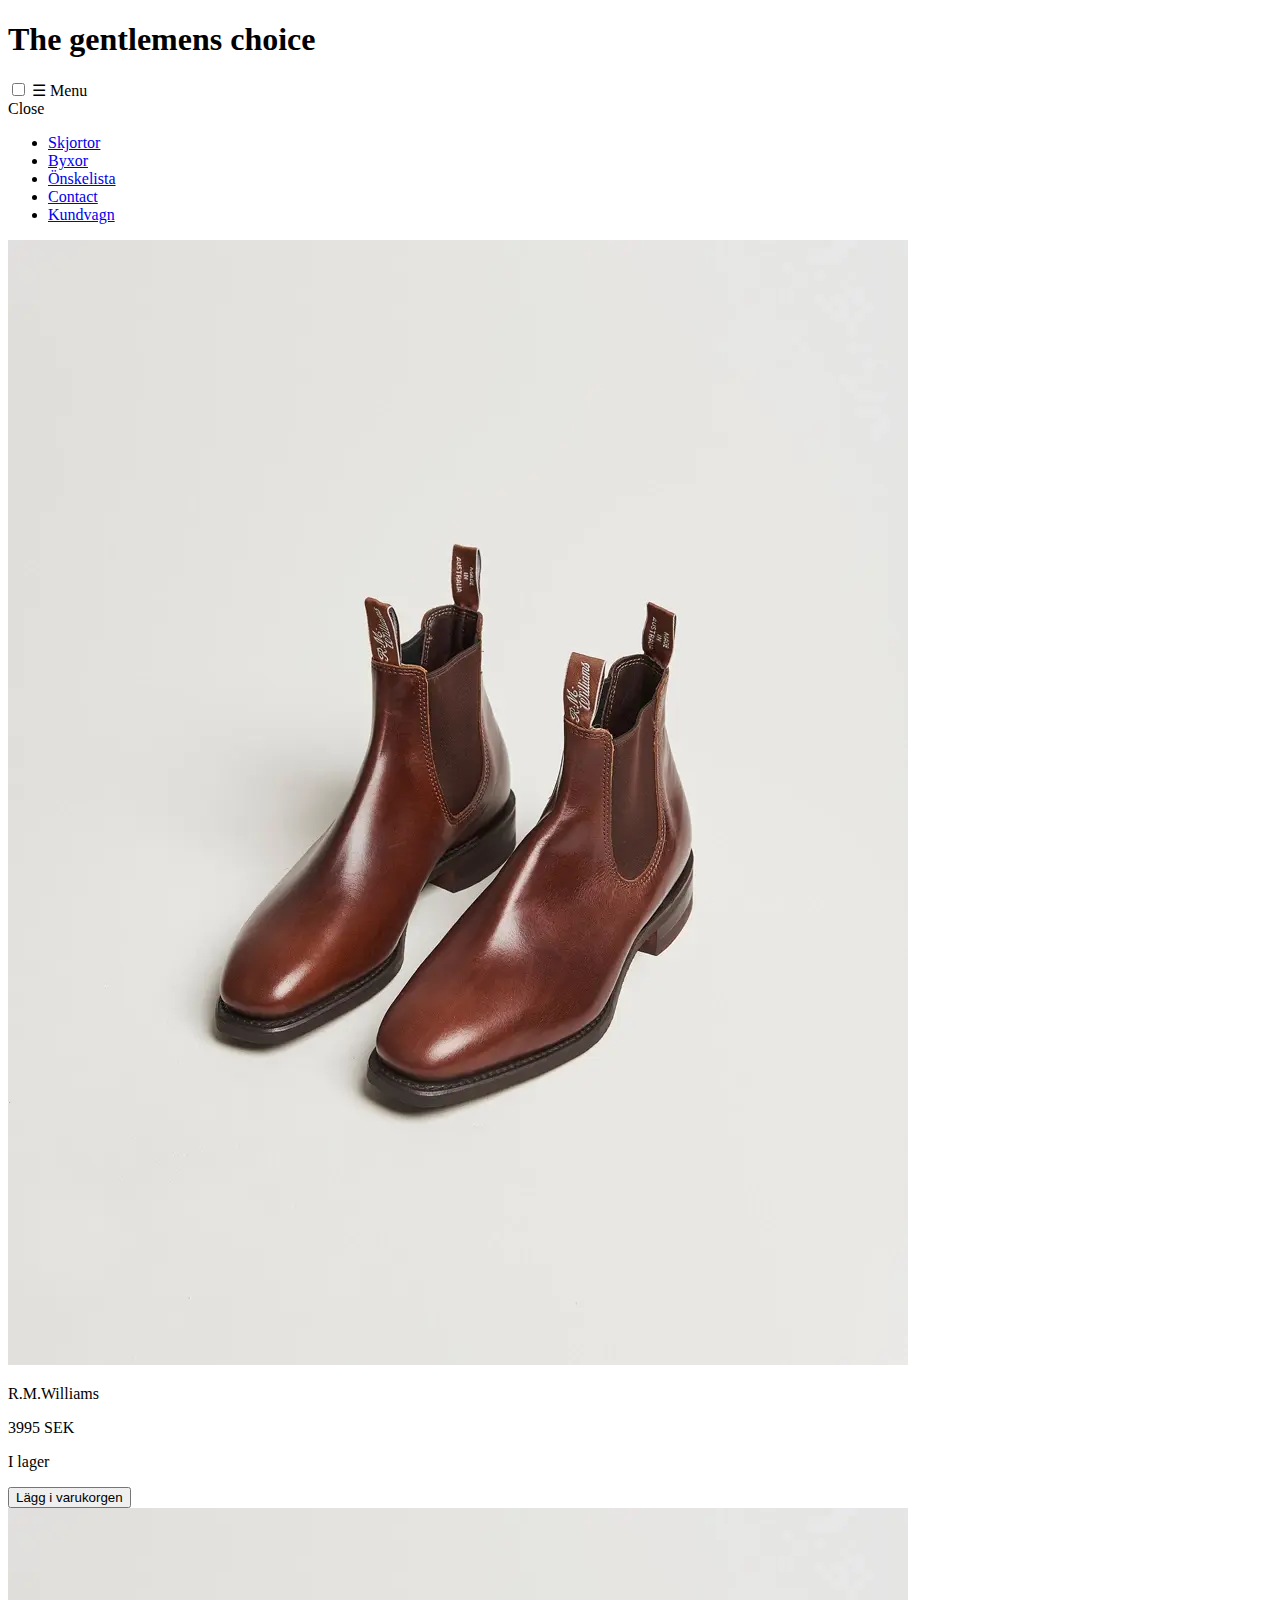
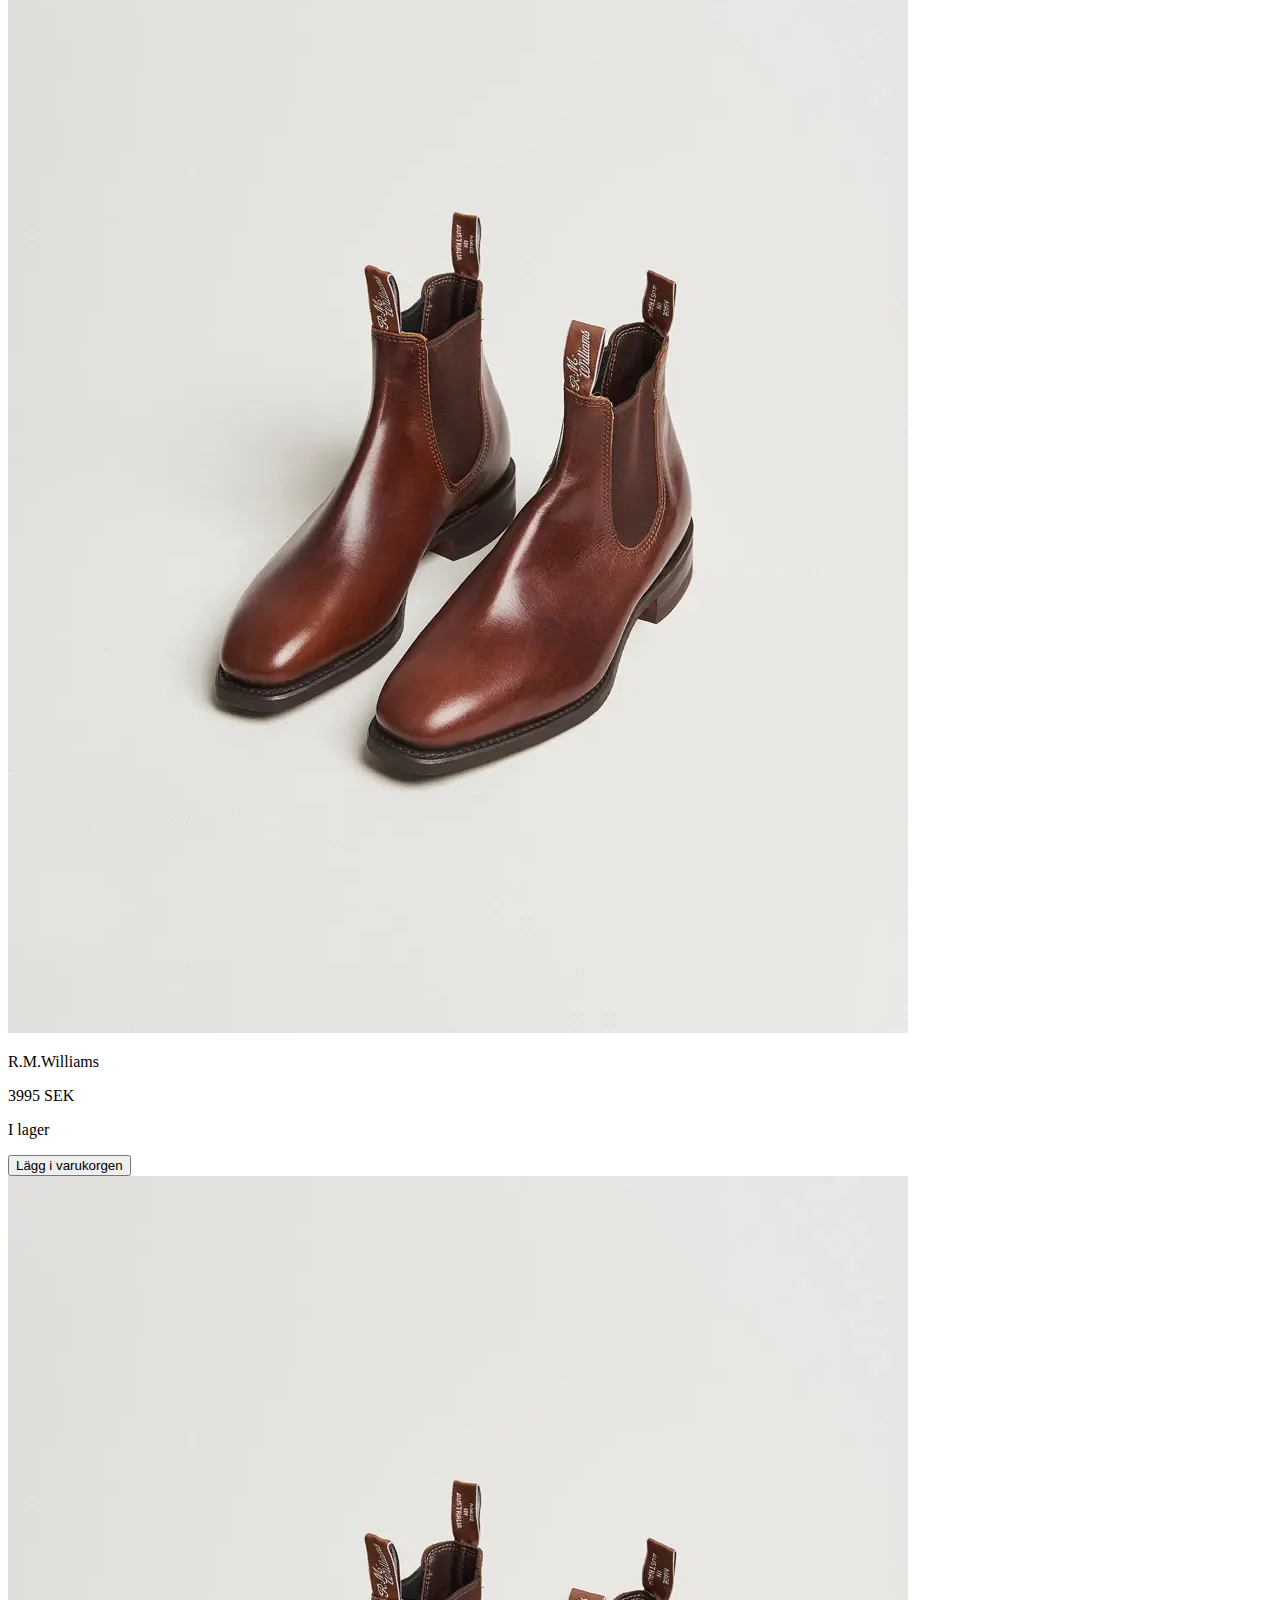
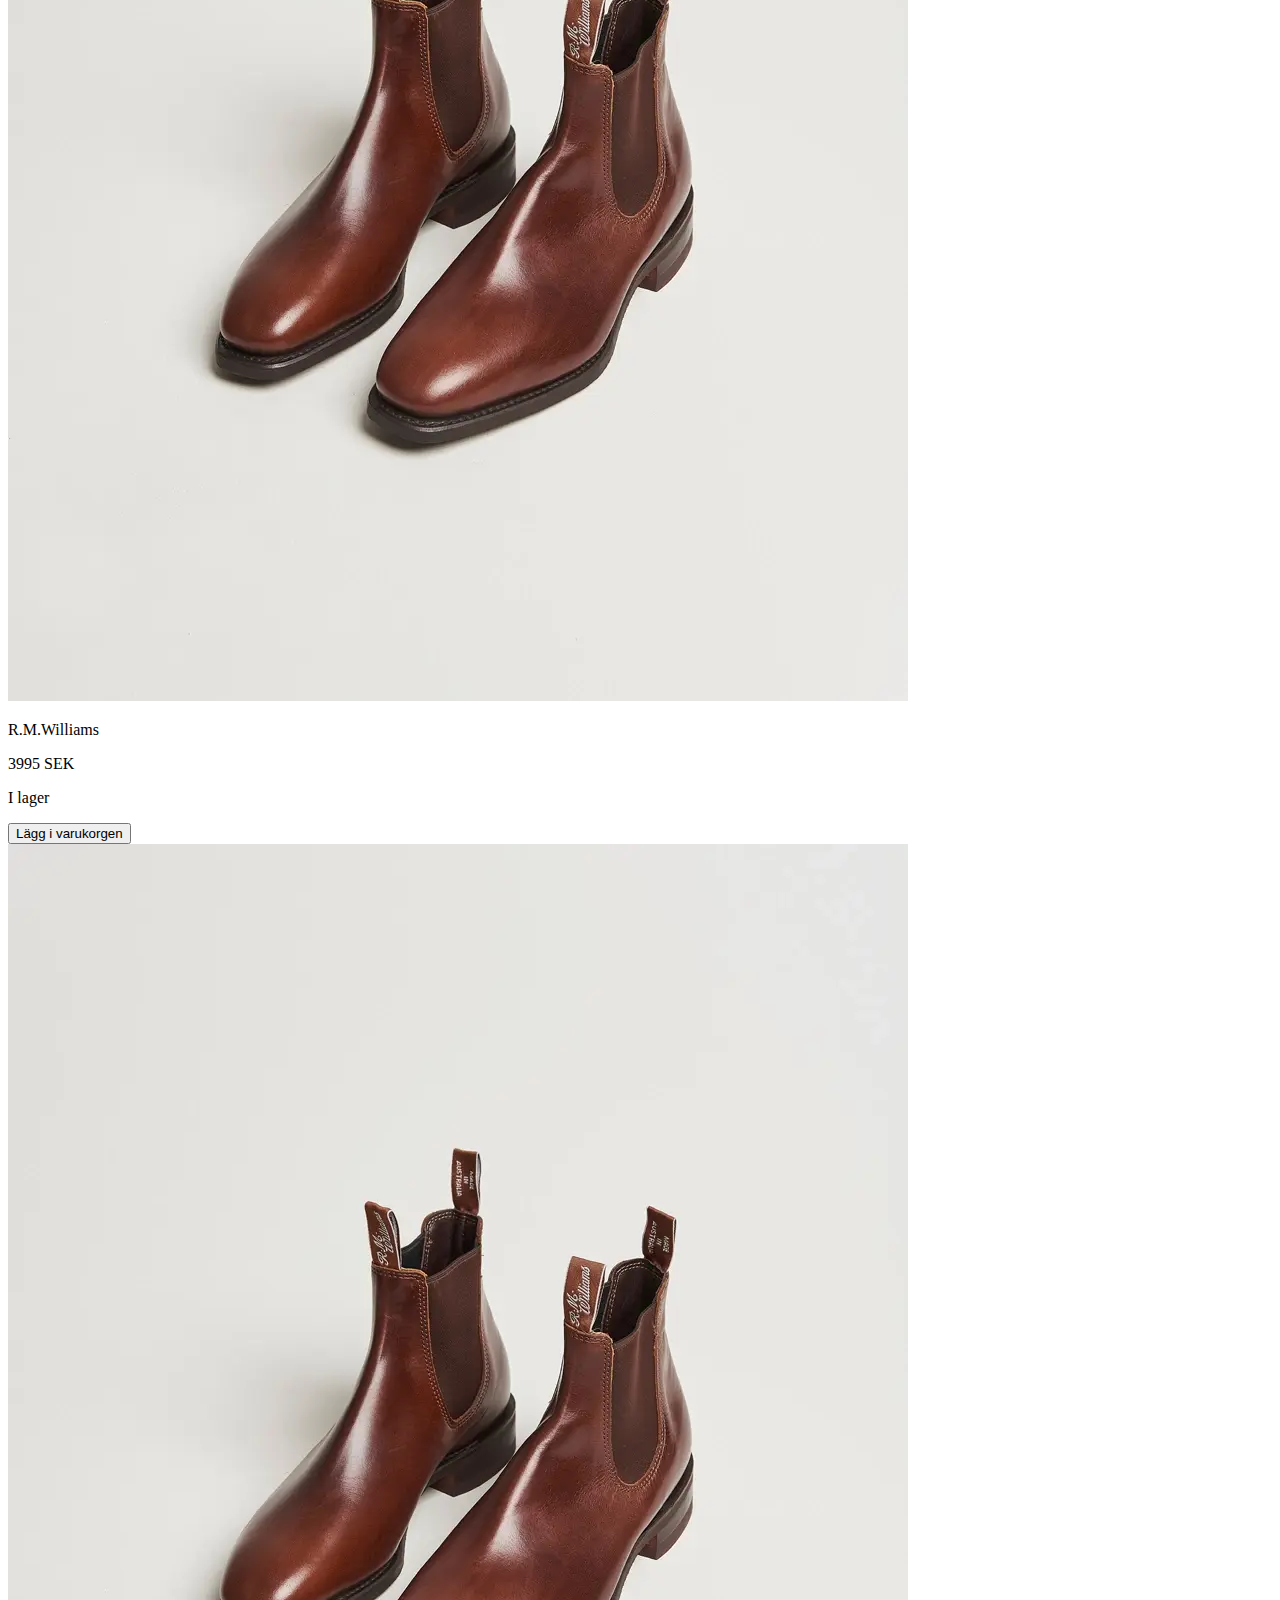
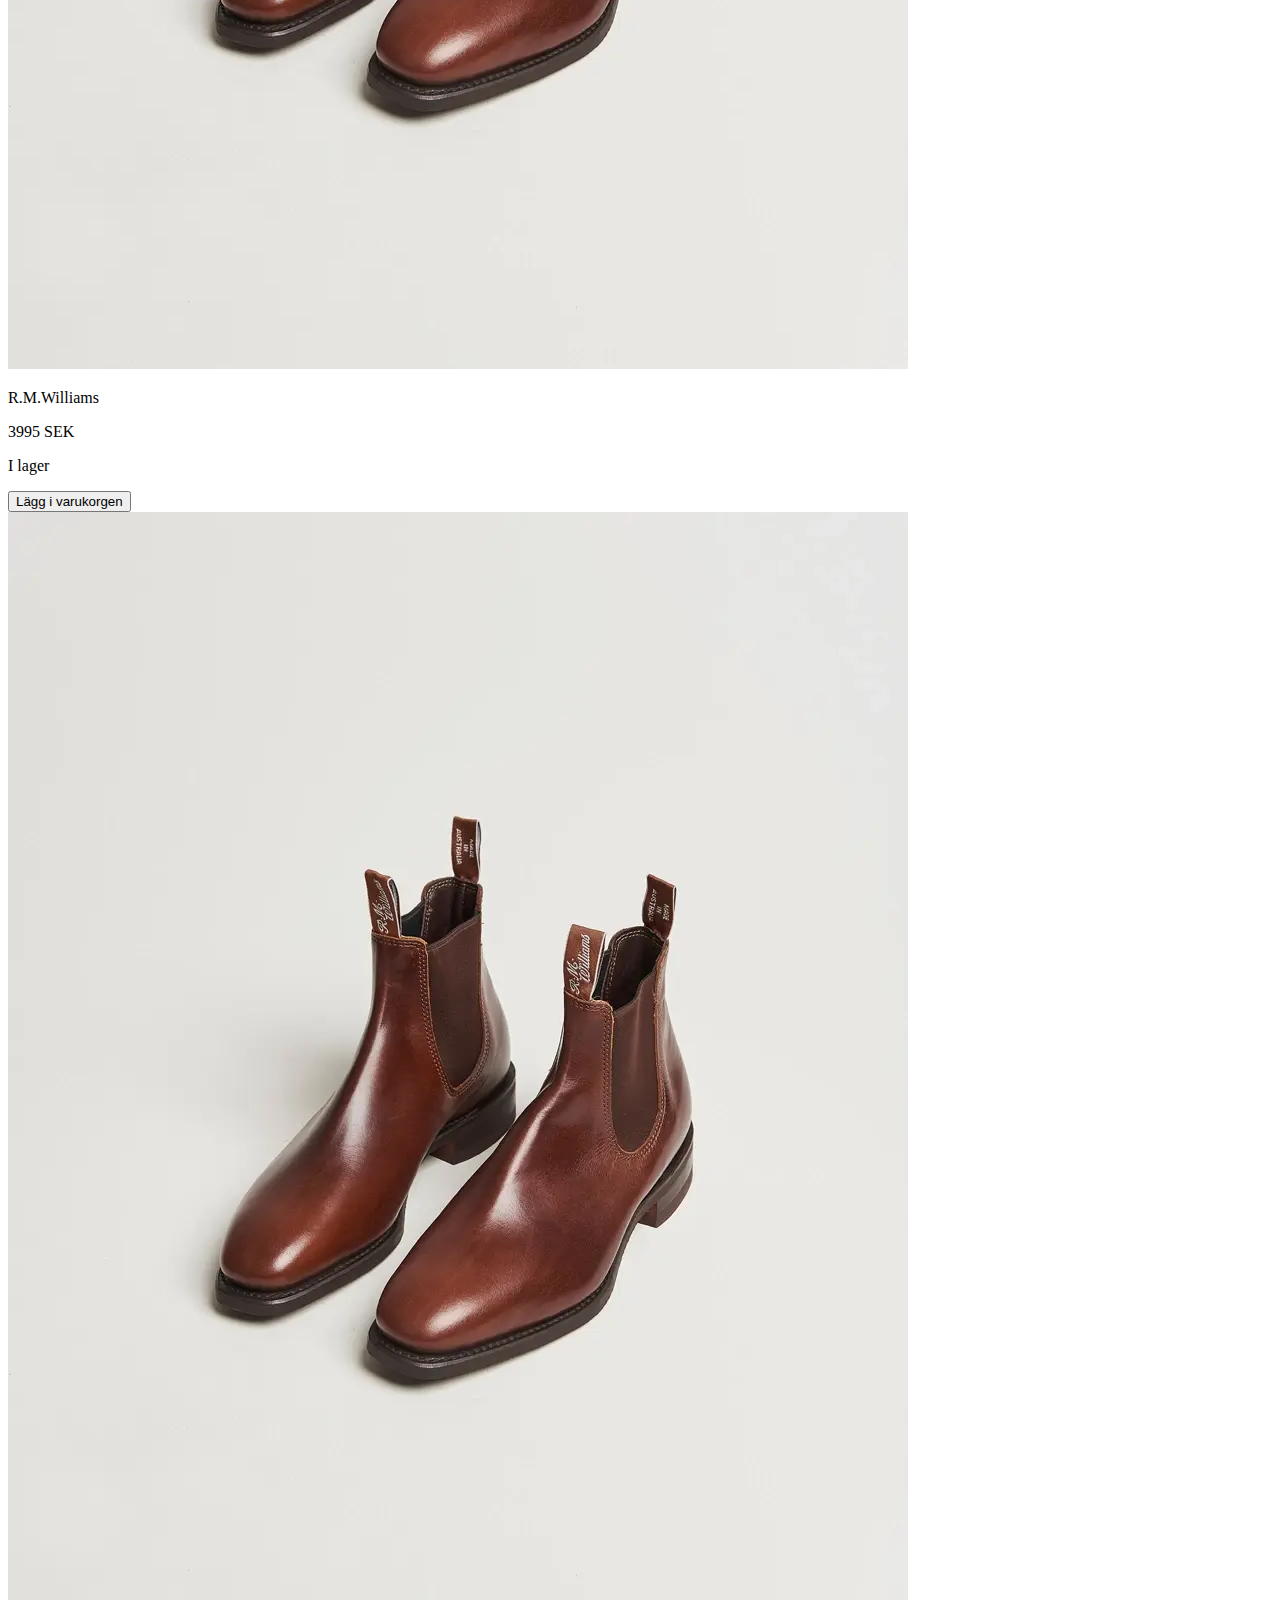
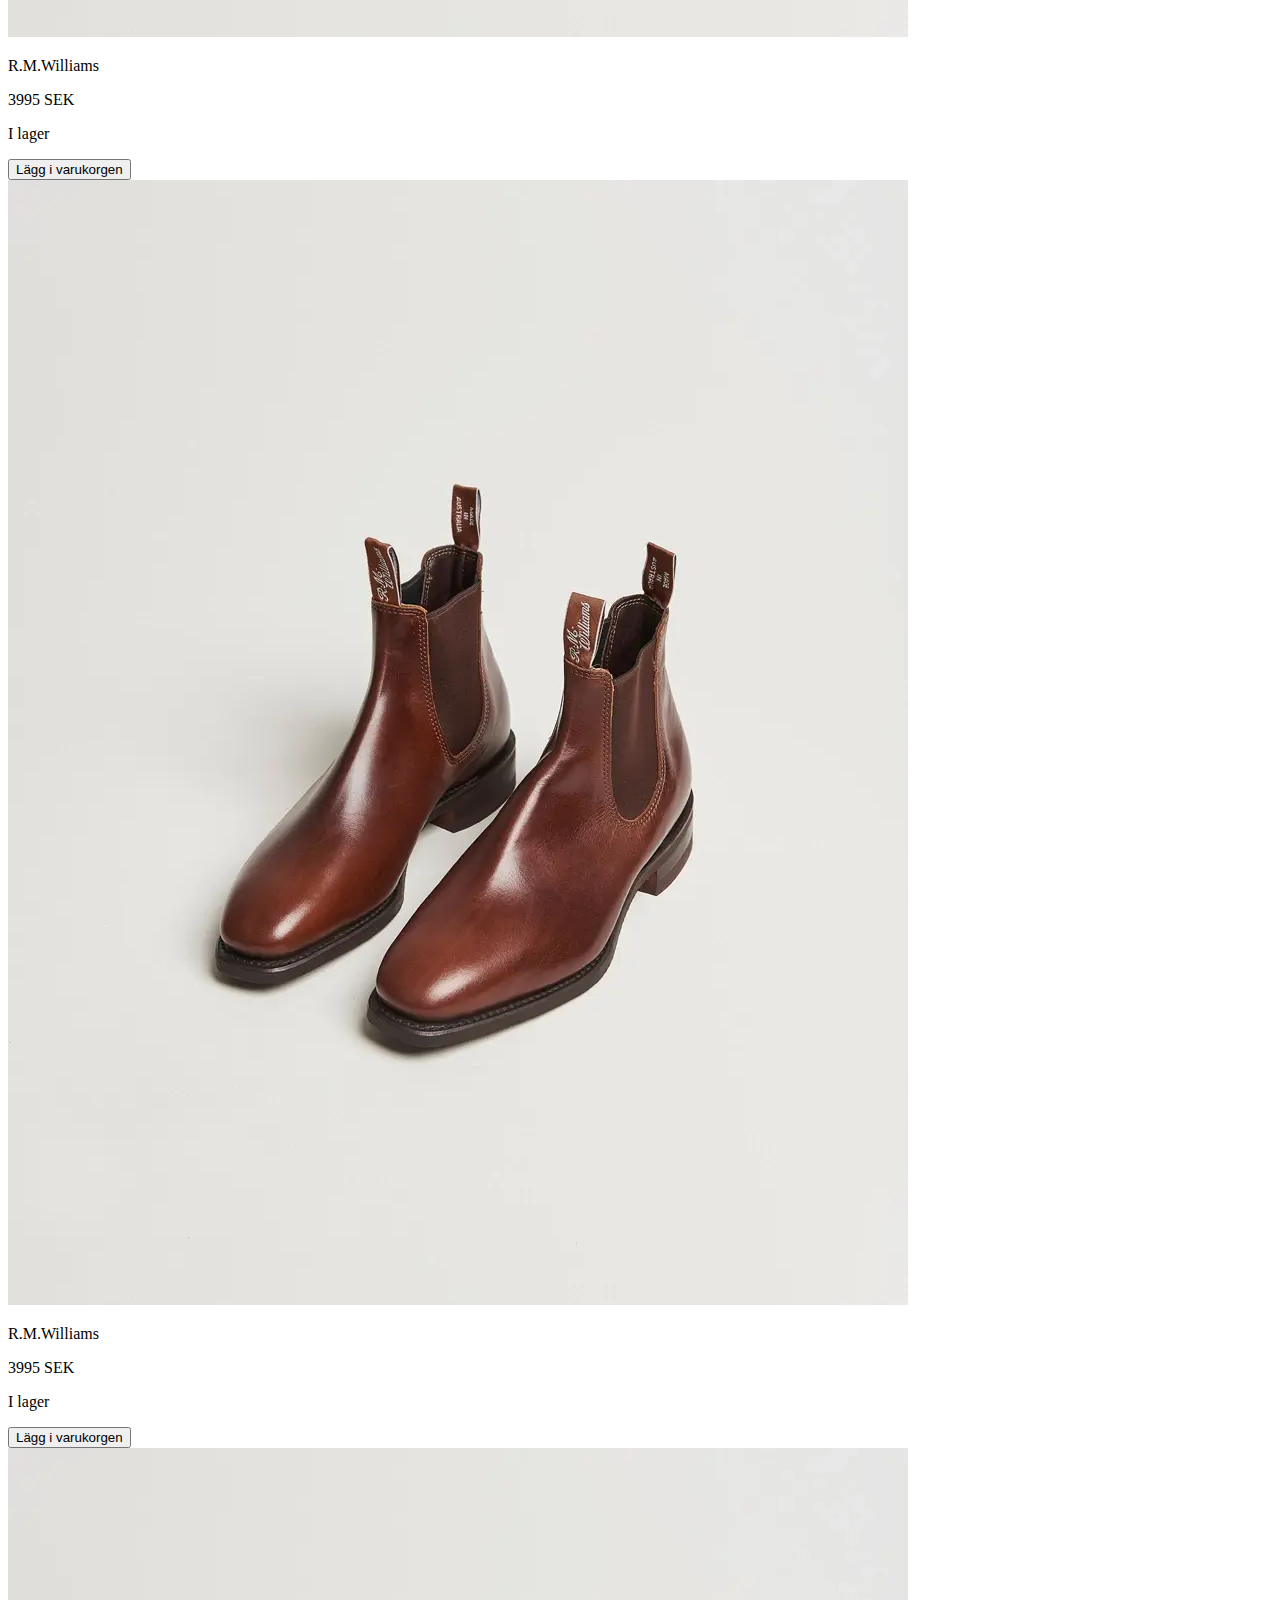
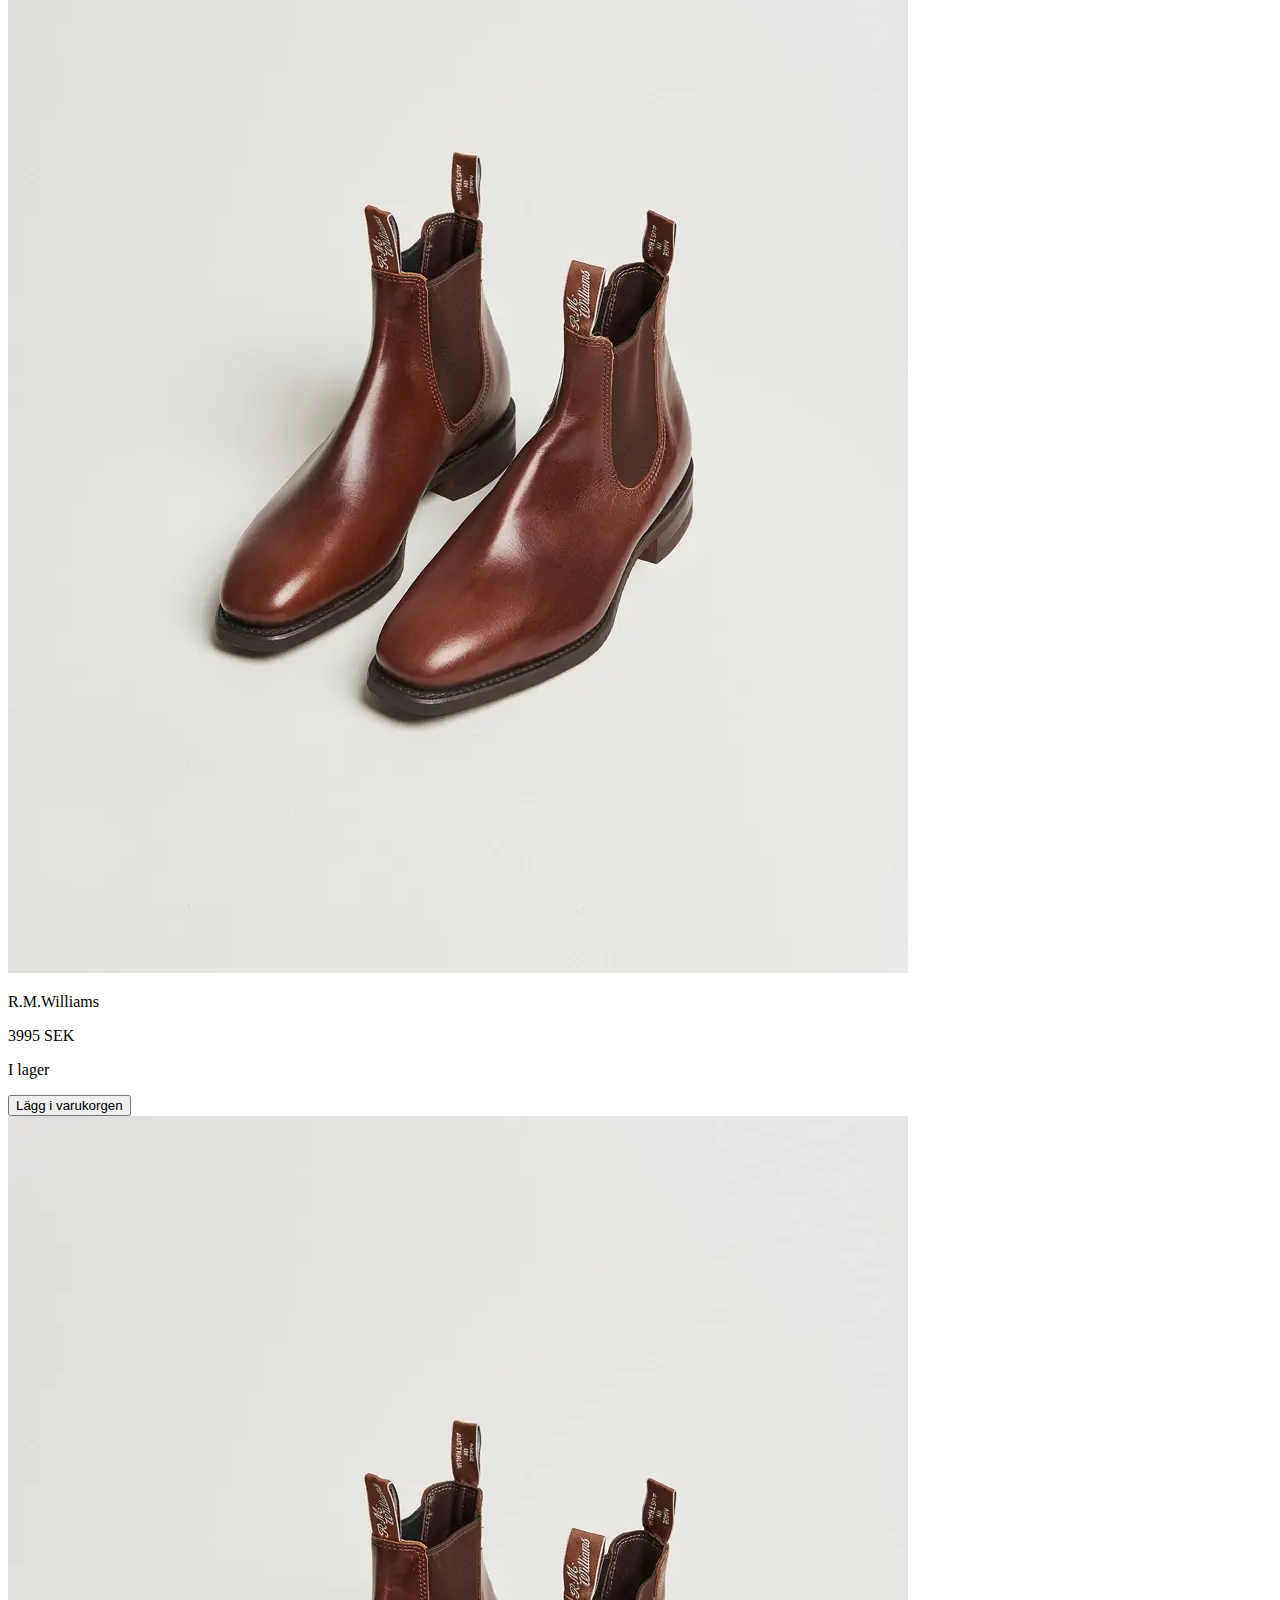
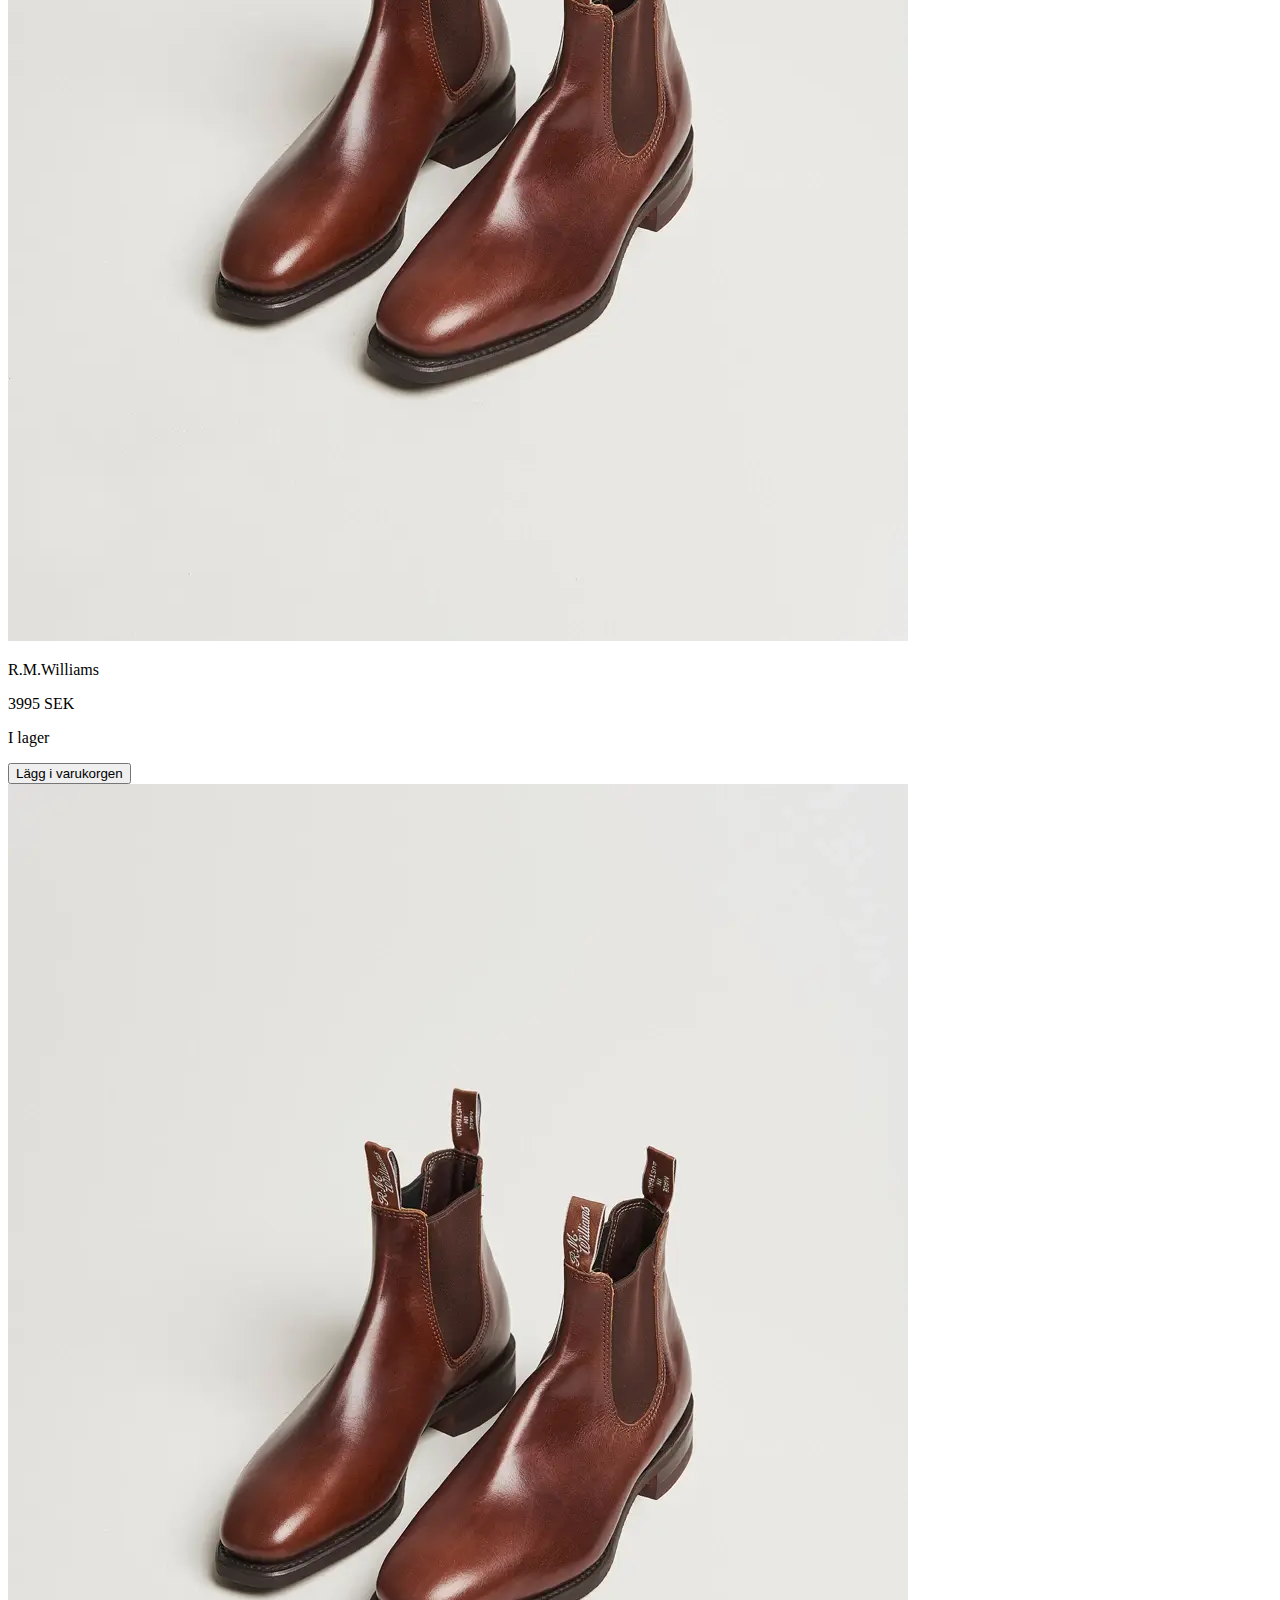
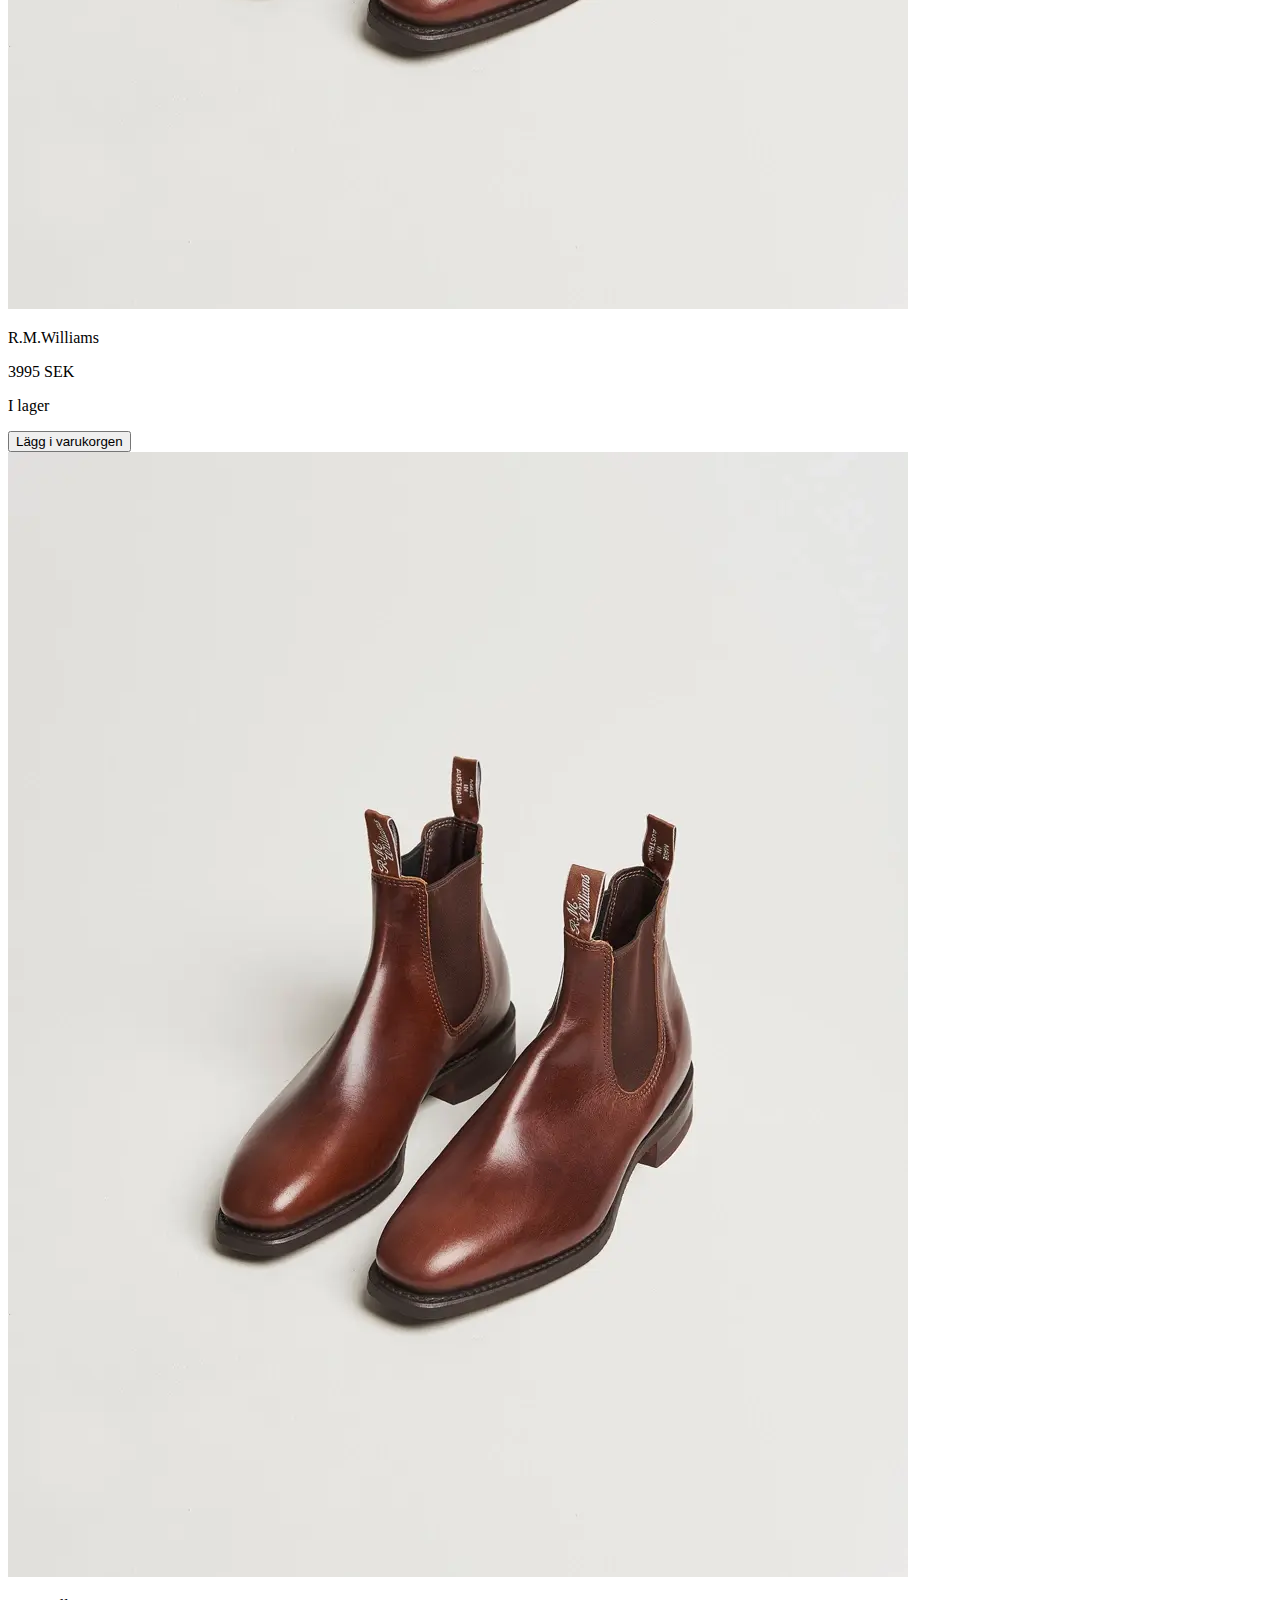
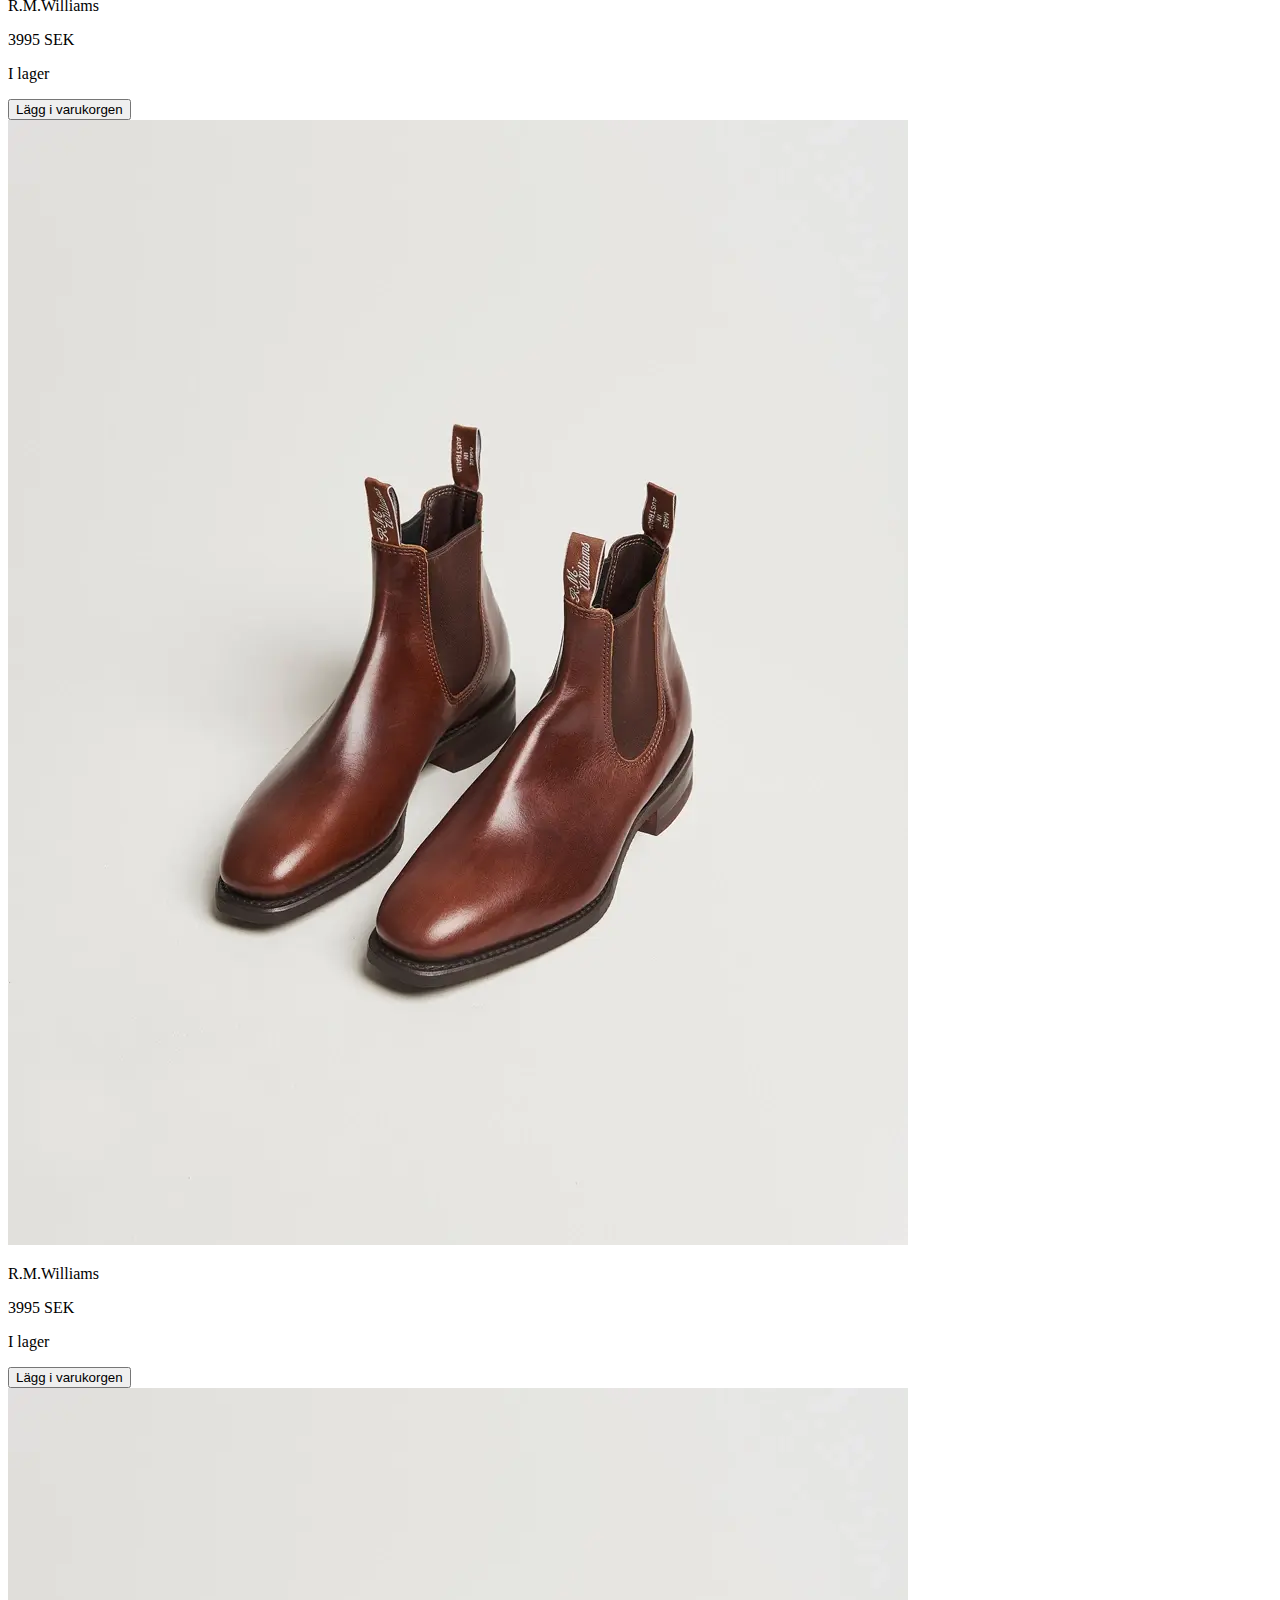
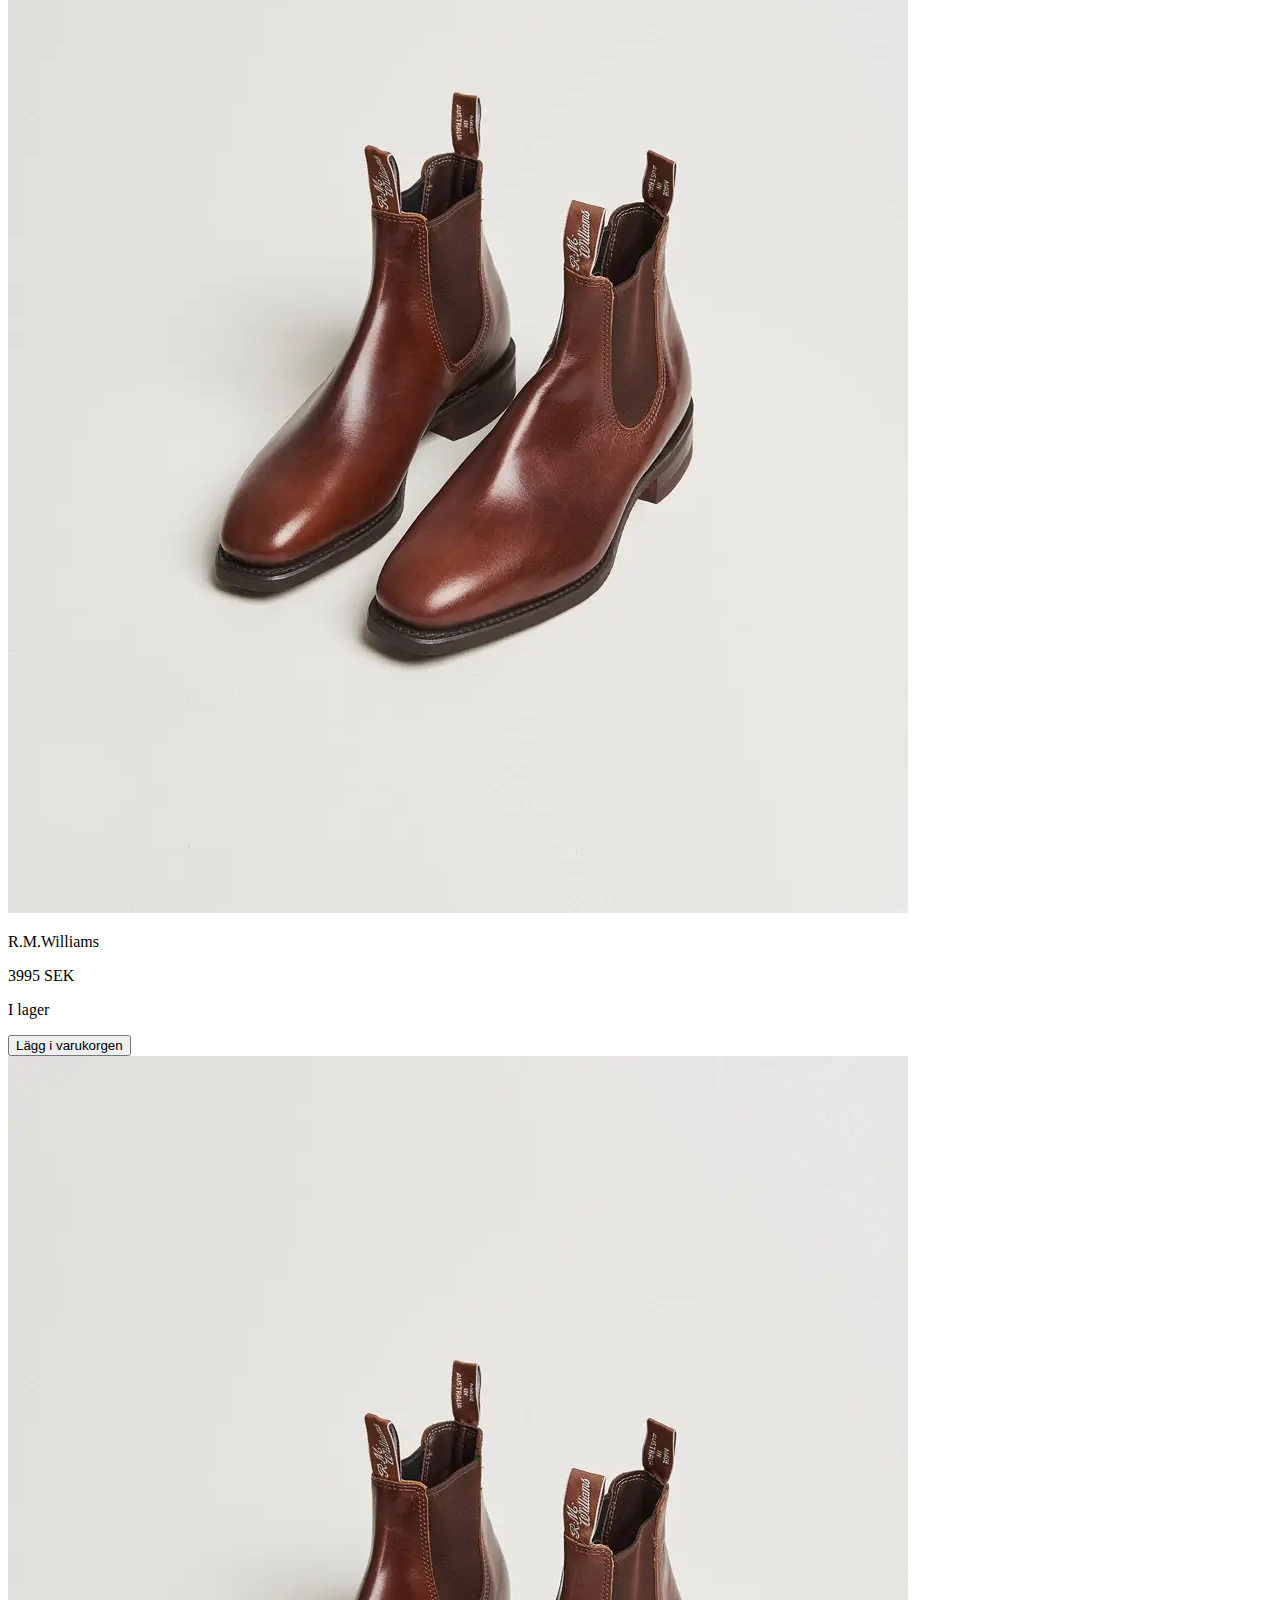
==== html/index.html @ a7a4caef "lade till id="pants" på byxsektionen" ====
<!DOCTYPE html>
<html lang="sv">
  <head>
    <meta charset="UTF-8" />
    <meta name="viewport" content="width=device-width, initial-scale=1.0" />
    <title>The gentlemans choice</title>
    <link rel="stylesheet" href="../css/styles.css" />
  </head>
  <body>
    <header>
      <h1>The gentlemens choice</h1>
      <input type="checkbox" id="menuToggle" />
      <label for="menuToggle">☰ Menu</label>
      <nav>
        <label for="menuToggle">Close</label>
        <ul>
          <li><a href="#">Skjortor</a></li>
          <li><a href="#">Byxor</a></li>
          <li><a href="#">Önskelista</a></li>
          <li><a href="#">Contact</a></li>
          <li><a href="#">Kundvagn</a></li>
        </ul>
      </nav>
    </header>

    <main>
      <!-- kod för alla sektioner -->
      <section class="skjortor">
        <!-- Oscar, Elias och Robin   -->

        <div class="product-card">
          <!-- kod -->
          <img src="../res/shoes_placeholder.webp" alt="placeholder" />
          <p class="brand">R.M.Williams</p>
          <p class="price">3995 SEK</p>

          <div class="inStock-container">
            <div class="inStock-status inStock-status-green"></div>
            <p class="product-inStock">I lager</p>
          </div>
          <!-- <p class="campanj">Rabatt 20 %</p>
          <p class="desc">Det här är en sko tillverkad av barnarbetare i Venuzuela</p> -->
          <button class="addToCart-btn">Lägg i varukorgen</button>
        </div>

        <div class="product-card">
          <!-- kod -->
          <img src="../res/shoes_placeholder.webp" alt="placeholder" />
          <p class="brand">R.M.Williams</p>
          <p class="price">3995 SEK</p>

          <div class="inStock-container">
            <div class="inStock-status inStock-status-green"></div>
            <p class="product-inStock">I lager</p>
          </div>
          <!-- <p class="campanj">Rabatt 20 %</p>
          <p class="desc">Det här är en sko tillverkad av barnarbetare i Venuzuela</p> -->
          <button class="addToCart-btn">Lägg i varukorgen</button>
        </div>

        <div class="product-card">
          <!-- kod -->
          <img src="../res/shoes_placeholder.webp" alt="placeholder" />
          <p class="brand">R.M.Williams</p>
          <p class="price">3995 SEK</p>

          <div class="inStock-container">
            <div class="inStock-status inStock-status-green"></div>
            <p class="product-inStock">I lager</p>
          </div>
          <!-- <p class="campanj">Rabatt 20 %</p>
          <p class="desc">Det här är en sko tillverkad av barnarbetare i Venuzuela</p> -->
          <button class="addToCart-btn">Lägg i varukorgen</button>
        </div>

        <div class="product-card">
          <!-- kod -->
          <img src="../res/shoes_placeholder.webp" alt="placeholder" />
          <p class="brand">R.M.Williams</p>
          <p class="price">3995 SEK</p>

          <div class="inStock-container">
            <div class="inStock-status inStock-status-green"></div>
            <p class="product-inStock">I lager</p>
          </div>
          <!-- <p class="campanj">Rabatt 20 %</p>
          <p class="desc">Det här är en sko tillverkad av barnarbetare i Venuzuela</p> -->
          <button class="addToCart-btn">Lägg i varukorgen</button>
        </div>

        <div class="product-card">
          <!-- kod -->
          <img src="../res/shoes_placeholder.webp" alt="placeholder" />
          <p class="brand">R.M.Williams</p>
          <p class="price">3995 SEK</p>

          <div class="inStock-container">
            <div class="inStock-status inStock-status-green"></div>
            <p class="product-inStock">I lager</p>
          </div>
          <!-- <p class="campanj">Rabatt 20 %</p>
          <p class="desc">Det här är en sko tillverkad av barnarbetare i Venuzuela</p> -->
          <button class="addToCart-btn">Lägg i varukorgen</button>
        </div>

        <div class="product-card">
          <!-- kod -->
          <img src="../res/shoes_placeholder.webp" alt="placeholder" />
          <p class="brand">R.M.Williams</p>
          <p class="price">3995 SEK</p>

          <div class="inStock-container">
            <div class="inStock-status inStock-status-green"></div>
            <p class="product-inStock">I lager</p>
          </div>
          <!-- <p class="campanj">Rabatt 20 %</p>
          <p class="desc">Det här är en sko tillverkad av barnarbetare i Venuzuela</p> -->
          <button class="addToCart-btn">Lägg i varukorgen</button>
        </div>

        <div class="product-card">
          <!-- kod -->
          <img src="../res/shoes_placeholder.webp" alt="placeholder" />
          <p class="brand">R.M.Williams</p>
          <p class="price">3995 SEK</p>

          <div class="inStock-container">
            <div class="inStock-status inStock-status-green"></div>
            <p class="product-inStock">I lager</p>
          </div>
          <!-- <p class="campanj">Rabatt 20 %</p>
          <p class="desc">Det här är en sko tillverkad av barnarbetare i Venuzuela</p> -->
          <button class="addToCart-btn">Lägg i varukorgen</button>
        </div>

        <div class="product-card">
          <!-- kod -->
          <img src="../res/shoes_placeholder.webp" alt="placeholder" />
          <p class="brand">R.M.Williams</p>
          <p class="price">3995 SEK</p>

          <div class="inStock-container">
            <div class="inStock-status inStock-status-green"></div>
            <p class="product-inStock">I lager</p>
          </div>
          <!-- <p class="campanj">Rabatt 20 %</p>
          <p class="desc">Det här är en sko tillverkad av barnarbetare i Venuzuela</p> -->
          <button class="addToCart-btn">Lägg i varukorgen</button>
        </div>

        <div class="product-card">
          <!-- kod -->
          <img src="../res/shoes_placeholder.webp" alt="placeholder" />
          <p class="brand">R.M.Williams</p>
          <p class="price">3995 SEK</p>

          <div class="inStock-container">
            <div class="inStock-status inStock-status-green"></div>
            <p class="product-inStock">I lager</p>
          </div>
          <!-- <p class="campanj">Rabatt 20 %</p>
          <p class="desc">Det här är en sko tillverkad av barnarbetare i Venuzuela</p> -->
          <button class="addToCart-btn">Lägg i varukorgen</button>
        </div>

        <div class="product-card">
          <!-- kod -->
          <img src="../res/shoes_placeholder.webp" alt="placeholder" />
          <p class="brand">R.M.Williams</p>
          <p class="price">3995 SEK</p>

          <div class="inStock-container">
            <div class="inStock-status inStock-status-green"></div>
            <p class="product-inStock">I lager</p>
          </div>
          <!-- <p class="campanj">Rabatt 20 %</p>
          <p class="desc">Det här är en sko tillverkad av barnarbetare i Venuzuela</p> -->
          <button class="addToCart-btn">Lägg i varukorgen</button>
        </div>

        <div class="product-card">
          <!-- kod -->
          <img src="../res/shoes_placeholder.webp" alt="placeholder" />
          <p class="brand">R.M.Williams</p>
          <p class="price">3995 SEK</p>

          <div class="inStock-container">
            <div class="inStock-status inStock-status-green"></div>
            <p class="product-inStock">I lager</p>
          </div>
          <!-- <p class="campanj">Rabatt 20 %</p>
          <p class="desc">Det här är en sko tillverkad av barnarbetare i Venuzuela</p> -->
          <button class="addToCart-btn">Lägg i varukorgen</button>
        </div>

        <div class="product-card">
          <!-- kod -->
          <img src="../res/shoes_placeholder.webp" alt="placeholder" />
          <p class="brand">R.M.Williams</p>
          <p class="price">3995 SEK</p>

          <div class="inStock-container">
            <div class="inStock-status inStock-status-green"></div>
            <p class="product-inStock">I lager</p>
          </div>
          <!-- <p class="campanj">Rabatt 20 %</p>
          <p class="desc">Det här är en sko tillverkad av barnarbetare i Venuzuela</p> -->
          <button class="addToCart-btn">Lägg i varukorgen</button>
        </div>

        <div class="product-card">
          <!-- kod -->
          <img src="../res/shoes_placeholder.webp" alt="placeholder" />
          <p class="brand">R.M.Williams</p>
          <p class="price">3995 SEK</p>

          <div class="inStock-container">
            <div class="inStock-status inStock-status-green"></div>
            <p class="product-inStock">I lager</p>
          </div>
          <!-- <p class="campanj">Rabatt 20 %</p>
          <p class="desc">Det här är en sko tillverkad av barnarbetare i Venuzuela</p> -->
          <button class="addToCart-btn">Lägg i varukorgen</button>
        </div>

        <div class="product-card">
          <!-- kod -->
          <img src="../res/shoes_placeholder.webp" alt="placeholder" />
          <p class="brand">R.M.Williams</p>
          <p class="price">3995 SEK</p>

          <div class="inStock-container">
            <div class="inStock-status inStock-status-green"></div>
            <p class="product-inStock">I lager</p>
          </div>
          <!-- <p class="campanj">Rabatt 20 %</p>
          <p class="desc">Det här är en sko tillverkad av barnarbetare i Venuzuela</p> -->
          <button class="addToCart-btn">Lägg i varukorgen</button>
        </div>

        <div class="product-card">
          <!-- kod -->
          <img src="../res/shoes_placeholder.webp" alt="placeholder" />
          <p class="brand">R.M.Williams</p>
          <p class="price">3995 SEK</p>

          <div class="inStock-container">
            <div class="inStock-status inStock-status-green"></div>
            <p class="product-inStock">I lager</p>
          </div>
          <!-- <p class="campanj">Rabatt 20 %</p>
          <p class="desc">Det här är en sko tillverkad av barnarbetare i Venuzuela</p> -->
          <button class="addToCart-btn">Lägg i varukorgen</button>
        </div>

        <div class="product-card">
          <!-- kod -->
          <img src="../res/shoes_placeholder.webp" alt="placeholder" />
          <p class="brand">R.M.Williams</p>
          <p class="price">3995 SEK</p>

          <div class="inStock-container">
            <div class="inStock-status inStock-status-green"></div>
            <p class="product-inStock">I lager</p>
          </div>
          <!-- <p class="campanj">Rabatt 20 %</p>
          <p class="desc">Det här är en sko tillverkad av barnarbetare i Venuzuela</p> -->
          <button class="addToCart-btn">Lägg i varukorgen</button>
        </div>

        <div class="product-card">
          <!-- kod -->
          <img src="../res/shoes_placeholder.webp" alt="placeholder" />
          <p class="brand">R.M.Williams</p>
          <p class="price">3995 SEK</p>

          <div class="inStock-container">
            <div class="inStock-status inStock-status-green"></div>
            <p class="product-inStock">I lager</p>
          </div>
          <!-- <p class="campanj">Rabatt 20 %</p>
          <p class="desc">Det här är en sko tillverkad av barnarbetare i Venuzuela</p> -->
          <button class="addToCart-btn">Lägg i varukorgen</button>
        </div>

        <div class="product-card">
          <!-- kod -->
          <img src="../res/shoes_placeholder.webp" alt="placeholder" />
          <p class="brand">R.M.Williams</p>
          <p class="price">3995 SEK</p>

          <div class="inStock-container">
            <div class="inStock-status inStock-status-green"></div>
            <p class="product-inStock">I lager</p>
          </div>
          <!-- <p class="campanj">Rabatt 20 %</p>
          <p class="desc">Det här är en sko tillverkad av barnarbetare i Venuzuela</p> -->
          <button class="addToCart-btn">Lägg i varukorgen</button>
        </div>

        <div class="product-card">
          <!-- kod -->
          <img src="../res/shoes_placeholder.webp" alt="placeholder" />
          <p class="brand">R.M.Williams</p>
          <p class="price">3995 SEK</p>

          <div class="inStock-container">
            <div class="inStock-status inStock-status-green"></div>
            <p class="product-inStock">I lager</p>
          </div>
          <!-- <p class="campanj">Rabatt 20 %</p>
          <p class="desc">Det här är en sko tillverkad av barnarbetare i Venuzuela</p> -->
          <button class="addToCart-btn">Lägg i varukorgen</button>
        </div>

        <div class="product-card">
          <!-- kod -->
          <img src="../res/shoes_placeholder.webp" alt="placeholder" />
          <p class="brand">R.M.Williams</p>
          <p class="price">3995 SEK</p>

          <div class="inStock-container">
            <div class="inStock-status inStock-status-green"></div>
            <p class="product-inStock">I lager</p>
          </div>
          <!-- <p class="campanj">Rabatt 20 %</p>
          <p class="desc">Det här är en sko tillverkad av barnarbetare i Venuzuela</p> -->
          <button class="addToCart-btn">Lägg i varukorgen</button>
        </div>

        <div class="product-card">
          <!-- kod -->
          <img src="../res/shoes_placeholder.webp" alt="placeholder" />
          <p class="brand">R.M.Williams</p>
          <p class="price">3995 SEK</p>

          <div class="inStock-container">
            <div class="inStock-status inStock-status-green"></div>
            <p class="product-inStock">I lager</p>
          </div>
          <!-- <p class="campanj">Rabatt 20 %</p>
          <p class="desc">Det här är en sko tillverkad av barnarbetare i Venuzuela</p> -->
          <button class="addToCart-btn">Lägg i varukorgen</button>
        </div>
      </section>
      <h1 class="byxor-header">Byxor</h1>
      <section class="byxor" id="pants">
        <!-- Tobias Andreas   -->

        <div class="product-card">
          <!-- kod -->
          <img src="../res/imgbyxor/byxa1.webp" alt="Svarta byxor från OSCAR JACOBSON" />
          <p class="brand">OSCAR JACOBSON</p>
          <p class="price">2499 SEK</p>

          <div class="inStock-container">
            <div class="inStock-status inStock-status-green"></div>
            <p class="product-inStock">I lager</p>
          </div>
          <!-- <p class="campanj">Rabatt 20 %</p>
          <p class="desc">Det här är en sko tillverkad av barnarbetare i Venuzuela</p> -->
          <button class="addToCart-btn">Lägg i varukorgen</button>
        </div>
        <div class="product-card">
          <!-- kod -->
          <img src="../res/imgbyxor/byxa2.webp" alt="Gråa byxor från POLO RALPH LAUREN" />
          <p class="brand">POLO RALPH LAUREN</p>
          <p class="price"><s>2999 SEK</s></p>

          <div class="inStock-container">
            <div class="inStock-status inStock-status-green"></div>
            <p class="product-inStock">I lager</p>
          </div>
          <p class="campanj">20% Rabatt 2399 SEK</p>
          <p class="desc">Det här är byxor som är fina</p>
          <button class="addToCart-btn">Lägg i varukorgen</button>
        </div>
        <div class="product-card">
          <!-- kod -->
          <img src="../res/imgbyxor/byxa3.webp" alt="Gråa byxor från WALKER SLATER" />
          <p class="brand">WALKER SLATER</p>
          <p class="price">2499 SEK</p>

          <div class="inStock-container">
            <div class="inStock-status inStock-status-green"></div>
            <p class="product-inStock">I lager</p>
          </div>
          <!-- <p class="campanj">Rabatt 20 %</p>
          <p class="desc">Det här är en sko tillverkad av barnarbetare i Venuzuela</p> -->
          <button class="addToCart-btn">Lägg i varukorgen</button>
        </div>
        <div class="product-card">
          <!-- kod -->
          <img src="../res/imgbyxor/byxa4.webp" alt="Marinblå byxor från TIGER OF SWEDEN" />
          <p class="brand">TIGER OF SWEDEN</p>
          <p class="price">1999 SEK</p>

          <div class="inStock-container">
            <div class="inStock-status inStock-status-green"></div>
            <p class="product-inStock">I lager</p>
          </div>
          <!-- <p class="campanj">Rabatt 20 %</p>
          <p class="desc">Det här är en sko tillverkad av barnarbetare i Venuzuela</p> -->
          <button class="addToCart-btn">Lägg i varukorgen</button>
        </div>
        <div class="product-card">
          <!-- kod -->
          <img src="../res/imgbyxor/byxa5.webp" alt="Svarta byxor från FILIPPA K" />
          <p class="brand">FILIPPA K</p>
          <p class="price">1899 SEK</p>

          <div class="inStock-container">
            <div class="inStock-status inStock-status-red"></div>
            <p class="product-inStock">I lager</p>
          </div>
          <!-- <p class="campanj">Rabatt 20 %</p>
          <p class="desc">Det här är en sko tillverkad av barnarbetare i Venuzuela</p> -->
          <button class="addToCart-btn">Lägg i varukorgen</button>
        </div>
        <div class="product-card">
          <!-- kod -->
          <img src="../res/imgbyxor/byxa6.webp" alt="Svarta byxor från BOSS BLACK" />
          <p class="brand">BOSS BLACK</p>
          <p class="price">1999 SEK</p>

          <div class="inStock-container">
            <div class="inStock-status inStock-status-red"></div>
            <p class="product-inStock">I lager</p>
          </div>
          <!-- <p class="campanj">Rabatt 20 %</p>
          <p class="desc">Det här är en sko tillverkad av barnarbetare i Venuzuela</p> -->
          <button class="addToCart-btn">Lägg i varukorgen</button>
        </div>
        <div class="product-card">
          <!-- kod -->
          <img src="../res/imgbyxor/byxa7.webp" alt="Ljusa byxor från TIGER OF SWEDEN" />
          <p class="brand">TIGER OF SWEDEN</p>
          <p class="price">2499 SEK</p>

          <div class="inStock-container">
            <div class="inStock-status inStock-status-green"></div>
            <p class="product-inStock">I lager</p>
          </div>
          <button class="addToCart-btn">Lägg i varukorgen</button>
        </div>
        <div class="product-card">
          <!-- kod -->
          <img src="../res/imgbyxor/byxa8.webp" alt="Ljusgrå byxor från NN07" />
          <p class="brand">NN07</p>
          <p class="price">899 SEK</p>

          <div class="inStock-container">
            <div class="inStock-status inStock-status-green"></div>
            <p class="product-inStock">I lager</p>
            <!-- <p class="campanj">Rabatt 20 %</p>
          <p class="desc">Det här är en sko tillverkad av barnarbetare i Venuzuela</p> -->
          </div>
          <button class="addToCart-btn">Lägg i varukorgen</button>
        </div>
      </section>
      <!-- Sebbe o Frank  -->
      <section class="skor">
        <div class="product-card">
          <!-- kod -->
          <img src="../res/shoes_placeholder.webp" alt="placeholder" />
          <p class="brand">R.M.Williams</p>
          <p class="price">3995 SEK</p>

          <div class="inStock-container">
            <div class="inStock-status inStock-status-green"></div>
            <p class="product-inStock">I lager</p>
          </div>
          <!-- <p class="campanj">Rabatt 20 %</p>
          <p class="desc">Det här är en sko tillverkad av barnarbetare i Venuzuela</p> -->
          <button class="addToCart-btn">Lägg i varukorgen</button>
        </div>
        <div class="product-card">
          <!-- kod -->
          <img src="../res/shoes_placeholder.webp" alt="placeholder" />
          <p class="brand">R.M.Williams</p>
          <p class="price">3995 SEK</p>

          <div class="inStock-container">
            <div class="inStock-status inStock-status-green"></div>
            <p class="product-inStock">I lager</p>
          </div>
          <!-- <p class="campanj">Rabatt 20 %</p>
          <p class="desc">Det här är en sko tillverkad av barnarbetare i Venuzuela</p> -->
          <button class="addToCart-btn">Lägg i varukorgen</button>
        </div>
      </section>
    </main>

    <footer>
      <div class="footer-wrapper">
        <section class="footer-section-links">
          <ul>
            <li><a href="#">Om oss</a></li>
            <li><a href="#">Umeå</a></li>
            <li><a href="#">Kontakt oss</a></li>
            <li><a href="#">Tillverkings krav</a></li>
            <li><a href="#">Returer och återköp</a></li>
            <li><a href="#">Order behandlingstid</a></li>
            <li><a href="#">Samarbeten</a></li>
          </ul>
        </section>
        <section class="footer-section-text">
          <article>
            <h2 class="footer-heading">Om The Gentlemen</h2>
            <p>Välkommen till The Gentlemen, din destination för stilrena och tidlösa plagg som ger dig den sofistikerade looken du förtjänar. Hos oss hittar du ett brett utbud av skjortor, byxor och skor som kombinerar kvalitet, komfort och design i varje detalj. Vi strävar efter att erbjuda produkter som passar både till vardags och till de mest formella tillfällena, med fokus på klassiskt herrmode som aldrig går ur tiden.</p>
            <p>Vi på The Gentlemen är stolta över att samarbeta med ledande tillverkare som levererar hållbara material och hantverk i världsklass. Oavsett om du letar efter den perfekta skjortan för kontoret, ett par eleganta byxor för middagsbjudningen, eller snygga skor för att fullända din outfit, så har vi något för dig. Vår kunniga personal finns alltid till hands för att hjälpa dig med tips och råd kring hur du bäst matchar våra plagg och skapar en stil som är unikt din egen.</p>
            <p>Följ oss på sociala medier för de senaste modenyheterna, erbjudandena och inspirationen från The Gentlemen. Tack för att du väljer oss – vi ser fram emot att hjälpa dig hitta din nästa favoritoutfit!</p>
          </article>
        </section>
      </div>
    </footer>
  </body>
</html>
---- css/styles.css ----
:root {
  --bg-color: #322d29;
  --foreground-color: #72383d;
  --section-color: #ac9c8d;
  --card-color: #d1c7bd;
  --header-color: #d9d9d9;
  --text-color: #efe9e1;
}

/* Step 1: Define the custom font using @font-face */
@font-face {
  font-family: "Rye"; /* You can name the font whatever you'd like */
  src: url("../fonts/rye.otf") format("opentype"); /* Path to your .otf file */
  font-weight: normal; /* Set weight */
  font-style: normal; /* Set style */
}

/* Step 2: Assign the custom font to the body */
body {
  

header section{
  background-color: var(--foreground-color);

}
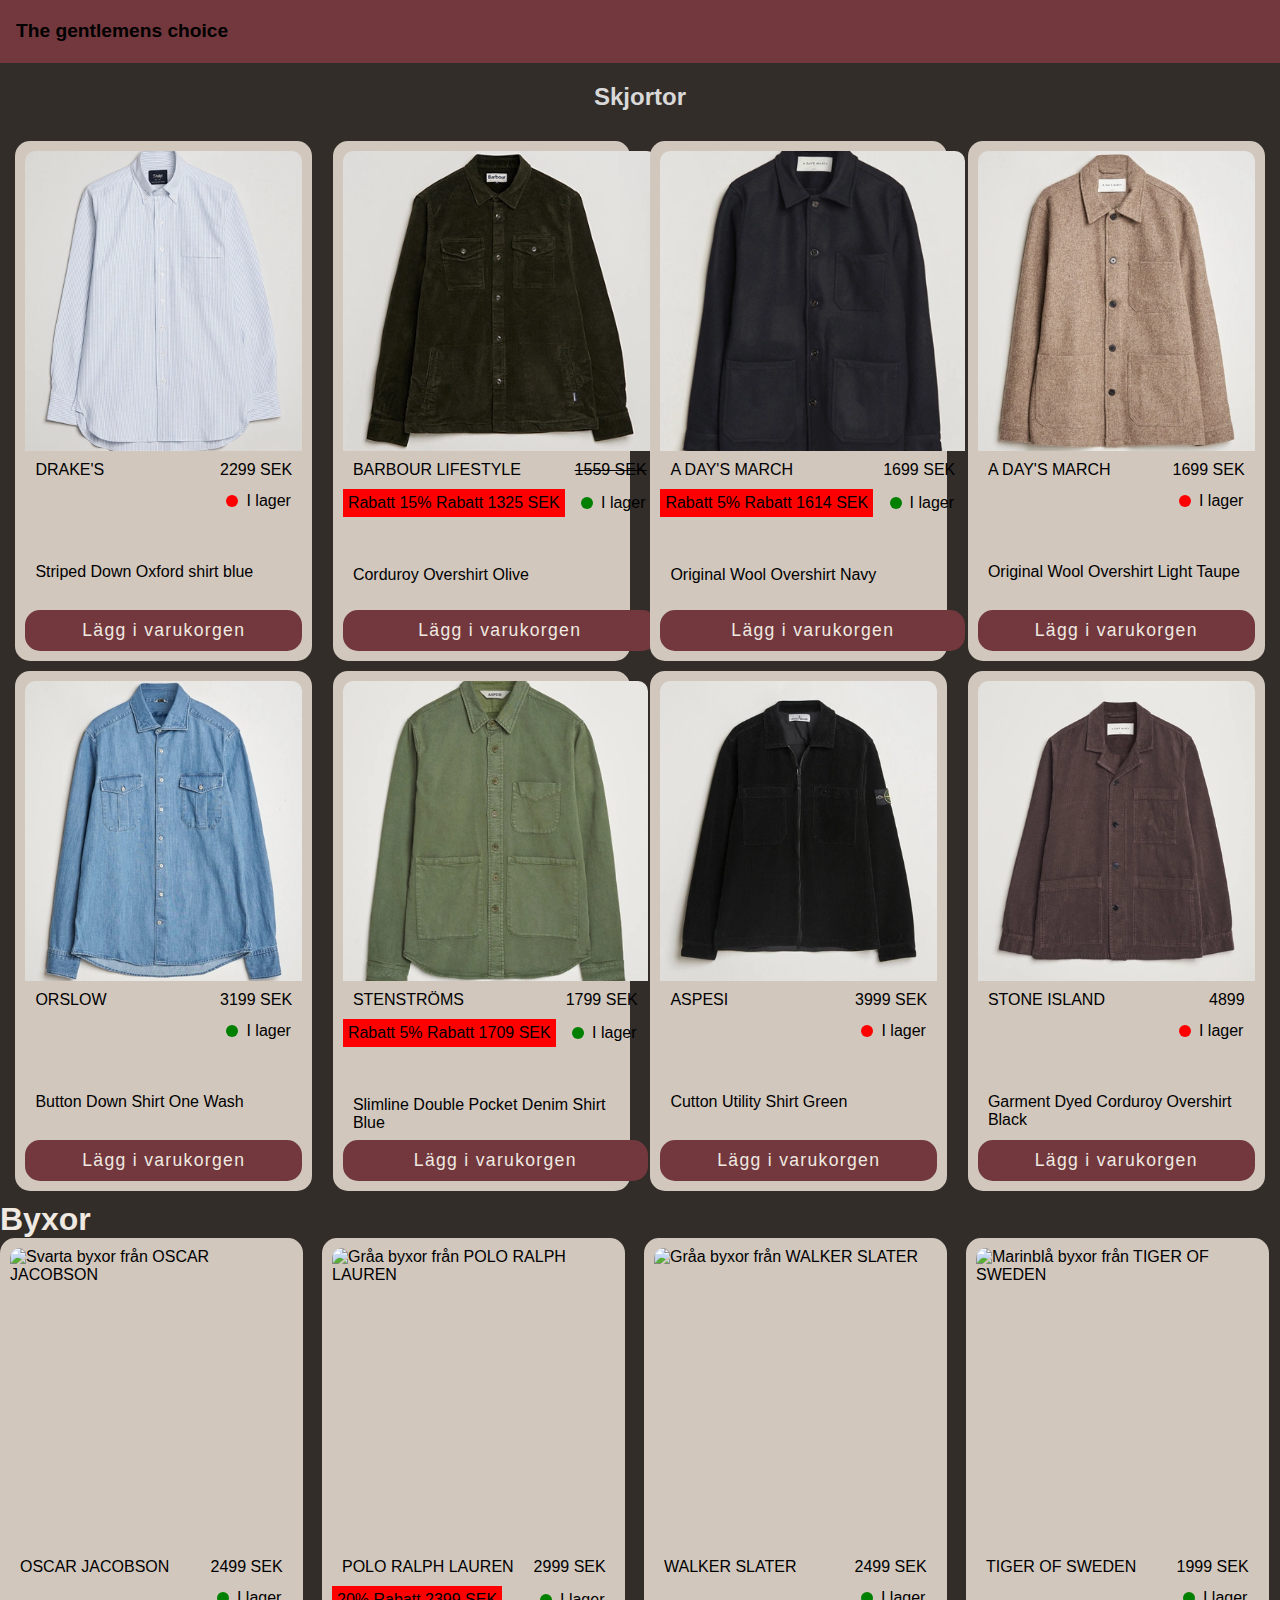
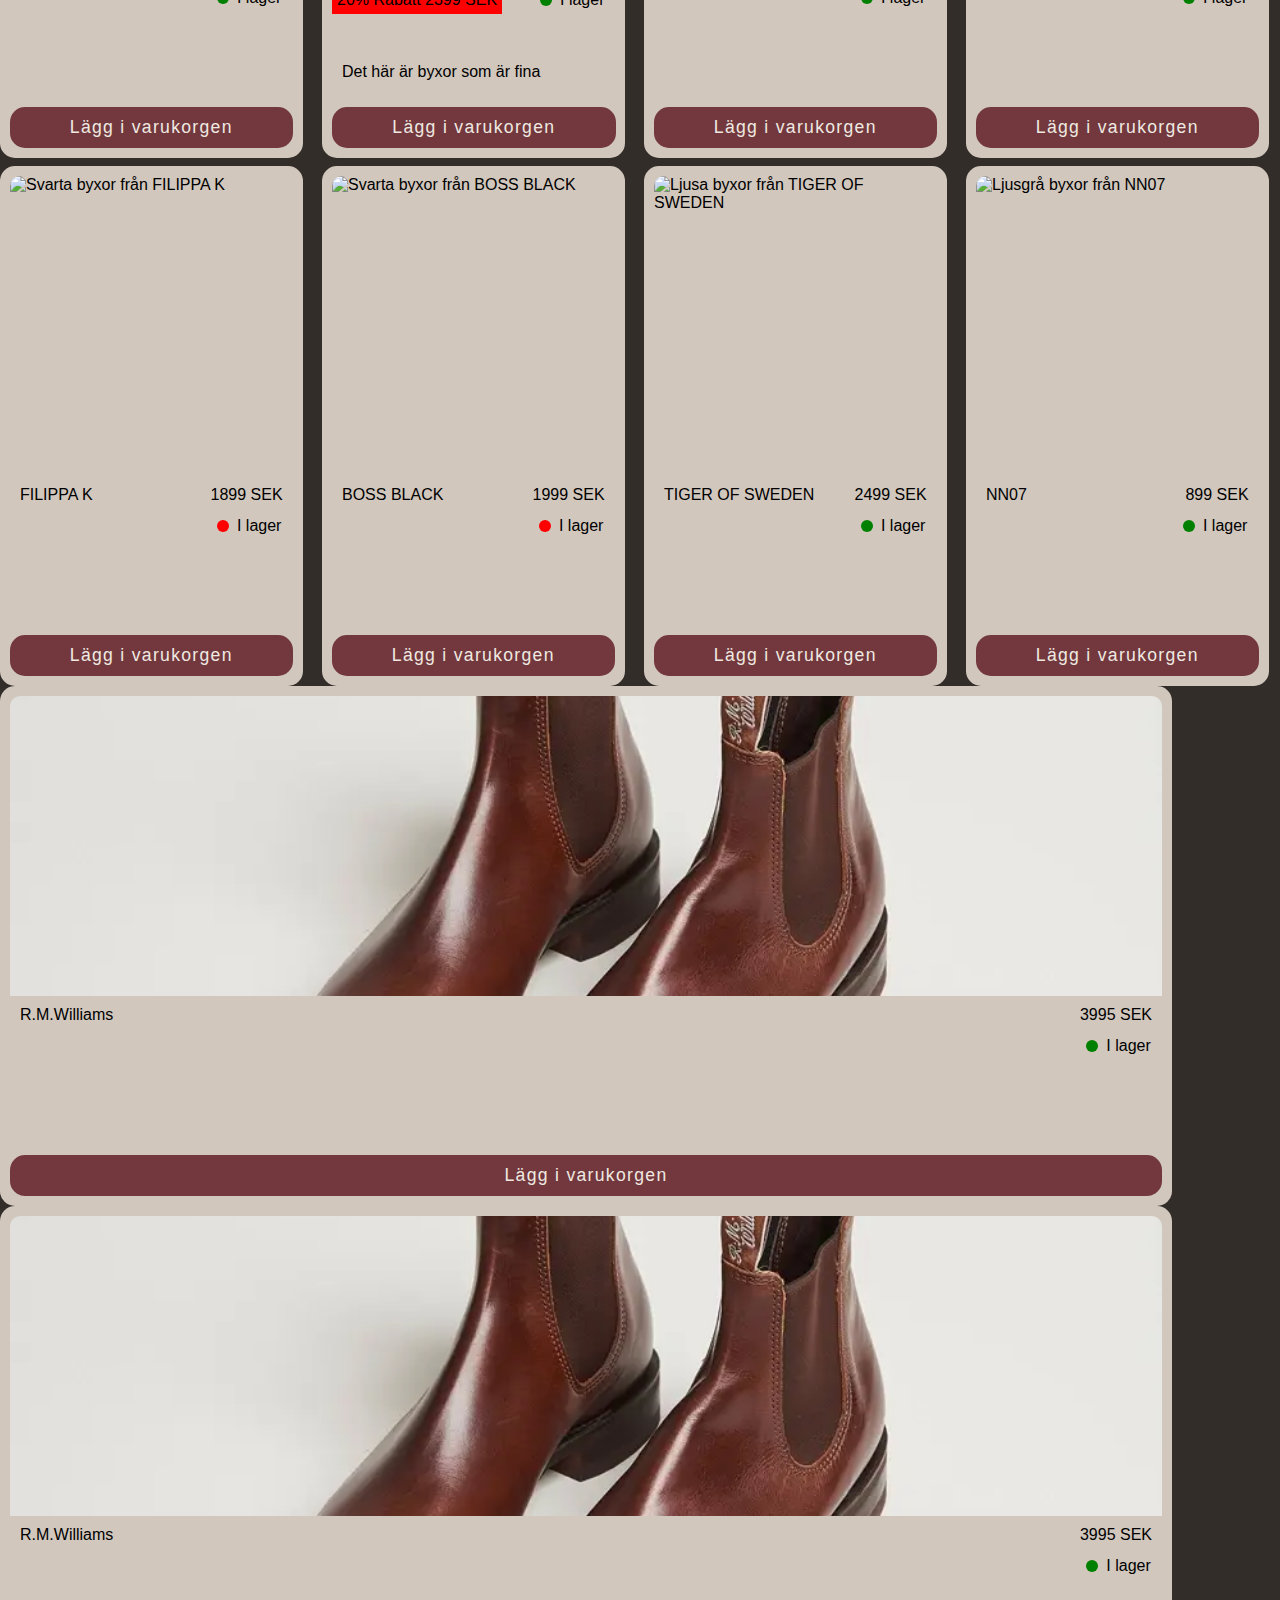
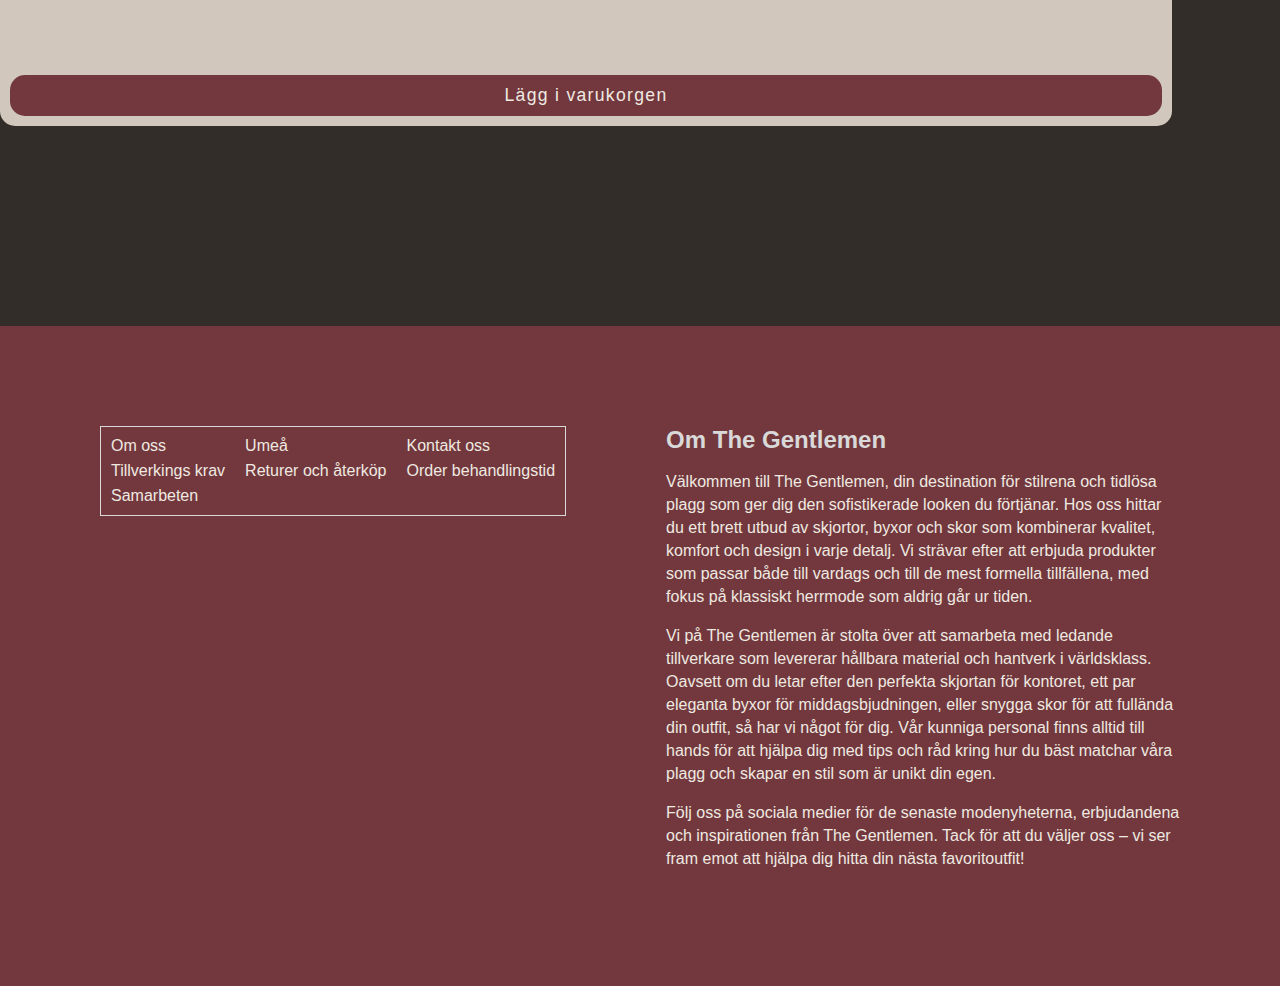
==== commit 32e17ee1: "Final footer code + wrong section code" ====
--- a/html/index.html
+++ b/html/index.html
@@ -27,324 +27,131 @@
       <!-- kod för alla sektioner -->
       <section class="skjortor">
         <!-- Oscar, Elias och Robin   -->
-
-        <div class="product-card">
-          <!-- kod -->
-          <img src="../res/shoes_placeholder.webp" alt="placeholder" />
-          <p class="brand">R.M.Williams</p>
-          <p class="price">3995 SEK</p>
-
-          <div class="inStock-container">
-            <div class="inStock-status inStock-status-green"></div>
-            <p class="product-inStock">I lager</p>
-          </div>
-          <!-- <p class="campanj">Rabatt 20 %</p>
-          <p class="desc">Det här är en sko tillverkad av barnarbetare i Venuzuela</p> -->
-          <button class="addToCart-btn">Lägg i varukorgen</button>
-        </div>
-
-        <div class="product-card">
-          <!-- kod -->
-          <img src="../res/shoes_placeholder.webp" alt="placeholder" />
-          <p class="brand">R.M.Williams</p>
-          <p class="price">3995 SEK</p>
-
-          <div class="inStock-container">
-            <div class="inStock-status inStock-status-green"></div>
-            <p class="product-inStock">I lager</p>
-          </div>
-          <!-- <p class="campanj">Rabatt 20 %</p>
-          <p class="desc">Det här är en sko tillverkad av barnarbetare i Venuzuela</p> -->
-          <button class="addToCart-btn">Lägg i varukorgen</button>
-        </div>
-
-        <div class="product-card">
-          <!-- kod -->
-          <img src="../res/shoes_placeholder.webp" alt="placeholder" />
-          <p class="brand">R.M.Williams</p>
-          <p class="price">3995 SEK</p>
-
-          <div class="inStock-container">
-            <div class="inStock-status inStock-status-green"></div>
-            <p class="product-inStock">I lager</p>
-          </div>
-          <!-- <p class="campanj">Rabatt 20 %</p>
-          <p class="desc">Det här är en sko tillverkad av barnarbetare i Venuzuela</p> -->
-          <button class="addToCart-btn">Lägg i varukorgen</button>
-        </div>
-
-        <div class="product-card">
-          <!-- kod -->
-          <img src="../res/shoes_placeholder.webp" alt="placeholder" />
-          <p class="brand">R.M.Williams</p>
-          <p class="price">3995 SEK</p>
-
-          <div class="inStock-container">
-            <div class="inStock-status inStock-status-green"></div>
-            <p class="product-inStock">I lager</p>
-          </div>
-          <!-- <p class="campanj">Rabatt 20 %</p>
-          <p class="desc">Det här är en sko tillverkad av barnarbetare i Venuzuela</p> -->
-          <button class="addToCart-btn">Lägg i varukorgen</button>
-        </div>
-
-        <div class="product-card">
-          <!-- kod -->
-          <img src="../res/shoes_placeholder.webp" alt="placeholder" />
-          <p class="brand">R.M.Williams</p>
-          <p class="price">3995 SEK</p>
-
-          <div class="inStock-container">
-            <div class="inStock-status inStock-status-green"></div>
-            <p class="product-inStock">I lager</p>
-          </div>
-          <!-- <p class="campanj">Rabatt 20 %</p>
-          <p class="desc">Det här är en sko tillverkad av barnarbetare i Venuzuela</p> -->
-          <button class="addToCart-btn">Lägg i varukorgen</button>
-        </div>
-
-        <div class="product-card">
-          <!-- kod -->
-          <img src="../res/shoes_placeholder.webp" alt="placeholder" />
-          <p class="brand">R.M.Williams</p>
-          <p class="price">3995 SEK</p>
-
-          <div class="inStock-container">
-            <div class="inStock-status inStock-status-green"></div>
-            <p class="product-inStock">I lager</p>
-          </div>
-          <!-- <p class="campanj">Rabatt 20 %</p>
-          <p class="desc">Det här är en sko tillverkad av barnarbetare i Venuzuela</p> -->
-          <button class="addToCart-btn">Lägg i varukorgen</button>
-        </div>
-
-        <div class="product-card">
-          <!-- kod -->
-          <img src="../res/shoes_placeholder.webp" alt="placeholder" />
-          <p class="brand">R.M.Williams</p>
-          <p class="price">3995 SEK</p>
-
-          <div class="inStock-container">
-            <div class="inStock-status inStock-status-green"></div>
-            <p class="product-inStock">I lager</p>
-          </div>
-          <!-- <p class="campanj">Rabatt 20 %</p>
-          <p class="desc">Det här är en sko tillverkad av barnarbetare i Venuzuela</p> -->
-          <button class="addToCart-btn">Lägg i varukorgen</button>
-        </div>
-
-        <div class="product-card">
-          <!-- kod -->
-          <img src="../res/shoes_placeholder.webp" alt="placeholder" />
-          <p class="brand">R.M.Williams</p>
-          <p class="price">3995 SEK</p>
-
-          <div class="inStock-container">
-            <div class="inStock-status inStock-status-green"></div>
-            <p class="product-inStock">I lager</p>
-          </div>
-          <!-- <p class="campanj">Rabatt 20 %</p>
-          <p class="desc">Det här är en sko tillverkad av barnarbetare i Venuzuela</p> -->
-          <button class="addToCart-btn">Lägg i varukorgen</button>
-        </div>
-
-        <div class="product-card">
-          <!-- kod -->
-          <img src="../res/shoes_placeholder.webp" alt="placeholder" />
-          <p class="brand">R.M.Williams</p>
-          <p class="price">3995 SEK</p>
-
-          <div class="inStock-container">
-            <div class="inStock-status inStock-status-green"></div>
-            <p class="product-inStock">I lager</p>
-          </div>
-          <!-- <p class="campanj">Rabatt 20 %</p>
-          <p class="desc">Det här är en sko tillverkad av barnarbetare i Venuzuela</p> -->
-          <button class="addToCart-btn">Lägg i varukorgen</button>
-        </div>
-
-        <div class="product-card">
-          <!-- kod -->
-          <img src="../res/shoes_placeholder.webp" alt="placeholder" />
-          <p class="brand">R.M.Williams</p>
-          <p class="price">3995 SEK</p>
-
-          <div class="inStock-container">
-            <div class="inStock-status inStock-status-green"></div>
-            <p class="product-inStock">I lager</p>
-          </div>
-          <!-- <p class="campanj">Rabatt 20 %</p>
-          <p class="desc">Det här är en sko tillverkad av barnarbetare i Venuzuela</p> -->
-          <button class="addToCart-btn">Lägg i varukorgen</button>
-        </div>
-
-        <div class="product-card">
-          <!-- kod -->
-          <img src="../res/shoes_placeholder.webp" alt="placeholder" />
-          <p class="brand">R.M.Williams</p>
-          <p class="price">3995 SEK</p>
-
-          <div class="inStock-container">
-            <div class="inStock-status inStock-status-green"></div>
-            <p class="product-inStock">I lager</p>
-          </div>
-          <!-- <p class="campanj">Rabatt 20 %</p>
-          <p class="desc">Det här är en sko tillverkad av barnarbetare i Venuzuela</p> -->
-          <button class="addToCart-btn">Lägg i varukorgen</button>
-        </div>
-
-        <div class="product-card">
-          <!-- kod -->
-          <img src="../res/shoes_placeholder.webp" alt="placeholder" />
-          <p class="brand">R.M.Williams</p>
-          <p class="price">3995 SEK</p>
-
-          <div class="inStock-container">
-            <div class="inStock-status inStock-status-green"></div>
-            <p class="product-inStock">I lager</p>
-          </div>
-          <!-- <p class="campanj">Rabatt 20 %</p>
-          <p class="desc">Det här är en sko tillverkad av barnarbetare i Venuzuela</p> -->
-          <button class="addToCart-btn">Lägg i varukorgen</button>
-        </div>
-
-        <div class="product-card">
-          <!-- kod -->
-          <img src="../res/shoes_placeholder.webp" alt="placeholder" />
-          <p class="brand">R.M.Williams</p>
-          <p class="price">3995 SEK</p>
-
-          <div class="inStock-container">
-            <div class="inStock-status inStock-status-green"></div>
-            <p class="product-inStock">I lager</p>
-          </div>
-          <!-- <p class="campanj">Rabatt 20 %</p>
-          <p class="desc">Det här är en sko tillverkad av barnarbetare i Venuzuela</p> -->
-          <button class="addToCart-btn">Lägg i varukorgen</button>
-        </div>
-
-        <div class="product-card">
-          <!-- kod -->
-          <img src="../res/shoes_placeholder.webp" alt="placeholder" />
-          <p class="brand">R.M.Williams</p>
-          <p class="price">3995 SEK</p>
-
-          <div class="inStock-container">
-            <div class="inStock-status inStock-status-green"></div>
-            <p class="product-inStock">I lager</p>
-          </div>
-          <!-- <p class="campanj">Rabatt 20 %</p>
-          <p class="desc">Det här är en sko tillverkad av barnarbetare i Venuzuela</p> -->
-          <button class="addToCart-btn">Lägg i varukorgen</button>
-        </div>
-
-        <div class="product-card">
-          <!-- kod -->
-          <img src="../res/shoes_placeholder.webp" alt="placeholder" />
-          <p class="brand">R.M.Williams</p>
-          <p class="price">3995 SEK</p>
-
-          <div class="inStock-container">
-            <div class="inStock-status inStock-status-green"></div>
-            <p class="product-inStock">I lager</p>
-          </div>
-          <!-- <p class="campanj">Rabatt 20 %</p>
-          <p class="desc">Det här är en sko tillverkad av barnarbetare i Venuzuela</p> -->
-          <button class="addToCart-btn">Lägg i varukorgen</button>
-        </div>
-
-        <div class="product-card">
-          <!-- kod -->
-          <img src="../res/shoes_placeholder.webp" alt="placeholder" />
-          <p class="brand">R.M.Williams</p>
-          <p class="price">3995 SEK</p>
-
-          <div class="inStock-container">
-            <div class="inStock-status inStock-status-green"></div>
-            <p class="product-inStock">I lager</p>
-          </div>
-          <!-- <p class="campanj">Rabatt 20 %</p>
-          <p class="desc">Det här är en sko tillverkad av barnarbetare i Venuzuela</p> -->
-          <button class="addToCart-btn">Lägg i varukorgen</button>
-        </div>
-
-        <div class="product-card">
-          <!-- kod -->
-          <img src="../res/shoes_placeholder.webp" alt="placeholder" />
-          <p class="brand">R.M.Williams</p>
-          <p class="price">3995 SEK</p>
-
-          <div class="inStock-container">
-            <div class="inStock-status inStock-status-green"></div>
-            <p class="product-inStock">I lager</p>
-          </div>
-          <!-- <p class="campanj">Rabatt 20 %</p>
-          <p class="desc">Det här är en sko tillverkad av barnarbetare i Venuzuela</p> -->
-          <button class="addToCart-btn">Lägg i varukorgen</button>
-        </div>
-
-        <div class="product-card">
-          <!-- kod -->
-          <img src="../res/shoes_placeholder.webp" alt="placeholder" />
-          <p class="brand">R.M.Williams</p>
-          <p class="price">3995 SEK</p>
-
-          <div class="inStock-container">
-            <div class="inStock-status inStock-status-green"></div>
-            <p class="product-inStock">I lager</p>
-          </div>
-          <!-- <p class="campanj">Rabatt 20 %</p>
-          <p class="desc">Det här är en sko tillverkad av barnarbetare i Venuzuela</p> -->
-          <button class="addToCart-btn">Lägg i varukorgen</button>
-        </div>
-
-        <div class="product-card">
-          <!-- kod -->
-          <img src="../res/shoes_placeholder.webp" alt="placeholder" />
-          <p class="brand">R.M.Williams</p>
-          <p class="price">3995 SEK</p>
-
-          <div class="inStock-container">
-            <div class="inStock-status inStock-status-green"></div>
-            <p class="product-inStock">I lager</p>
-          </div>
-          <!-- <p class="campanj">Rabatt 20 %</p>
-          <p class="desc">Det här är en sko tillverkad av barnarbetare i Venuzuela</p> -->
-          <button class="addToCart-btn">Lägg i varukorgen</button>
-        </div>
-
-        <div class="product-card">
-          <!-- kod -->
-          <img src="../res/shoes_placeholder.webp" alt="placeholder" />
-          <p class="brand">R.M.Williams</p>
-          <p class="price">3995 SEK</p>
-
-          <div class="inStock-container">
-            <div class="inStock-status inStock-status-green"></div>
-            <p class="product-inStock">I lager</p>
-          </div>
-          <!-- <p class="campanj">Rabatt 20 %</p>
-          <p class="desc">Det här är en sko tillverkad av barnarbetare i Venuzuela</p> -->
-          <button class="addToCart-btn">Lägg i varukorgen</button>
-        </div>
-
-        <div class="product-card">
-          <!-- kod -->
-          <img src="../res/shoes_placeholder.webp" alt="placeholder" />
-          <p class="brand">R.M.Williams</p>
-          <p class="price">3995 SEK</p>
-
-          <div class="inStock-container">
-            <div class="inStock-status inStock-status-green"></div>
-            <p class="product-inStock">I lager</p>
-          </div>
-          <!-- <p class="campanj">Rabatt 20 %</p>
-          <p class="desc">Det här är en sko tillverkad av barnarbetare i Venuzuela</p> -->
-          <button class="addToCart-btn">Lägg i varukorgen</button>
-        </div>
+        <h2>Skjortor</h2>
+        <div class="skjortor-wrapper">
+        <div class="product-card">
+          <!-- kod -->
+          <img src="../res/imgskjortor/skjorta1.webp" alt="skjorta1" />
+          <p class="brand">DRAKE'S</p>
+          <p class="price">2299 SEK</p>
+
+          <div class="inStock-container">
+            <div class="inStock-status inStock-status-red"></div>
+            <p class="product-inStock">I lager</p>
+          </div>
+          <!-- <p class="campanj">Rabatt 20 %</p> -->
+          <p class="desc">Striped Down Oxford shirt blue</p>
+          <button class="addToCart-btn">Lägg i varukorgen</button>
+        </div>
+
+        <div class="product-card">
+          <!-- kod -->
+          <img src="../res/imgskjortor/skjorta2.webp" alt="skjorta2" />
+          <p class="brand">BARBOUR LIFESTYLE</p>
+          <p class="price campanj-price">1559 SEK</p>
+
+          <div class="inStock-container">
+            <div class="inStock-status inStock-status-green"></div>
+            <p class="product-inStock">I lager</p>
+          </div>
+          <p class="campanj">Rabatt 15% Rabatt 1325 SEK</p>
+          <p class="desc">Corduroy Overshirt Olive</p> 
+          <button class="addToCart-btn">Lägg i varukorgen</button>
+        </div>
+
+        <div class="product-card">
+          <!-- kod -->
+          <img src="../res/imgskjortor/skjorta3.webp" alt="skjorta3" />
+          <p class="brand">A DAY'S MARCH</p>
+          <p class="price">1699 SEK</p>
+
+          <div class="inStock-container">
+            <div class="inStock-status inStock-status-green"></div>
+            <p class="product-inStock">I lager</p>
+          </div>
+          <p class="campanj">Rabatt 5% Rabatt 1614 SEK</p>
+          <p class="desc">Original Wool Overshirt Navy</p> 
+          <button class="addToCart-btn">Lägg i varukorgen</button>
+        </div>
+
+        <div class="product-card">
+          <!-- kod -->
+          <img src="../res/imgskjortor/skjorta4.webp" alt="skjorta4" />
+          <p class="brand">A DAY'S MARCH</p>
+          <p class="price">1699 SEK</p>
+
+          <div class="inStock-container">
+            <div class="inStock-status inStock-status-red"></div>
+            <p class="product-inStock">I lager</p>
+          </div>
+          <!-- <p class="campanj">Rabatt 20 %</p>-->
+          <p class="desc">Original Wool Overshirt Light Taupe</p> 
+          <button class="addToCart-btn">Lägg i varukorgen</button>
+        </div>
+
+        <div class="product-card">
+          <!-- kod -->
+          <img src="../res/imgskjortor/skjorta5.webp" alt="skjorta5" />
+          <p class="brand">ORSLOW</p>
+          <p class="price">3199 SEK</p>
+
+          <div class="inStock-container">
+            <div class="inStock-status inStock-status-green"></div>
+            <p class="product-inStock">I lager</p>
+          </div>
+          <!-- <p class="campanj">Rabatt 20 %</p>-->
+          <p class="desc">Button Down Shirt One Wash</p> 
+          <button class="addToCart-btn">Lägg i varukorgen</button>
+        </div>
+
+        <div class="product-card">
+          <!-- kod -->
+          <img src="../res/imgskjortor/skjorta6.webp" alt="skjorta6" />
+          <p class="brand">STENSTRÖMS</p>
+          <p class="price">1799 SEK</p>
+
+          <div class="inStock-container">
+            <div class="inStock-status inStock-status-green"></div>
+            <p class="product-inStock">I lager</p>
+          </div>
+          <p class="campanj">Rabatt 5% Rabatt 1709 SEK</p>
+          <p class="desc">Slimline Double Pocket Denim Shirt Blue</p> 
+          <button class="addToCart-btn">Lägg i varukorgen</button>
+        </div>
+
+        <div class="product-card">
+          <!-- kod -->
+          <img src="../res/imgskjortor/skjorta7.webp" alt="skjorta7" />
+          <p class="brand">ASPESI</p>
+          <p class="price">3999 SEK</p>
+
+          <div class="inStock-container">
+            <div class="inStock-status inStock-status-red"></div>
+            <p class="product-inStock">I lager</p>
+          </div>
+          <!-- <p class="campanj">Rabatt 20 %</p>-->
+          <p class="desc">Cutton Utility Shirt Green</p> 
+          <button class="addToCart-btn">Lägg i varukorgen</button>
+        </div>
+
+        <div class="product-card">
+          <!-- kod -->
+          <img src="../res/imgskjortor/skjorta8.webp" alt="skjorta8" />
+          <p class="brand">STONE ISLAND</p>
+          <p class="price">4899</p>
+
+          <div class="inStock-container">
+            <div class="inStock-status inStock-status-red"></div>
+            <p class="product-inStock">I lager</p>
+          </div>
+          <!-- <p class="campanj">Rabatt 20 %</p>-->
+          <p class="desc">Garment Dyed Corduroy Overshirt Black</p> 
+          <button class="addToCart-btn">Lägg i varukorgen</button>
+        </div>
+      </div>
       </section>
       <h1 class="byxor-header">Byxor</h1>
-      <section class="byxor" id="pants">
+      <section class="byxor">
         <!-- Tobias Andreas   -->
 
         <div class="product-card">
@@ -365,7 +172,7 @@
           <!-- kod -->
           <img src="../res/imgbyxor/byxa2.webp" alt="Gråa byxor från POLO RALPH LAUREN" />
           <p class="brand">POLO RALPH LAUREN</p>
-          <p class="price"><s>2999 SEK</s></p>
+          <p class="price">2999 SEK</p>
 
           <div class="inStock-container">
             <div class="inStock-status inStock-status-green"></div>
--- a/css/styles.css
+++ b/css/styles.css
@@ -7,19 +7,371 @@
   --text-color: #efe9e1;
 }
 
-/* Step 1: Define the custom font using @font-face */
 @font-face {
-  font-family: "Rye"; /* You can name the font whatever you'd like */
-  src: url("../fonts/rye.otf") format("opentype"); /* Path to your .otf file */
-  font-weight: normal; /* Set weight */
-  font-style: normal; /* Set style */
-}
-
-/* Step 2: Assign the custom font to the body */
+  font-family: "Rye";
+  src: url("../fonts/rye.otf") format("opentype");
+  font-weight: normal;
+  font-style: normal;
+}
+
+/*Hide scollbar*/
+::-webkit-scrollbar {
+  display: none;
+}
+
 body {
-  
-
-header section{
+  font-family: "Rye", sans-serif; /* Fallback to sans-serif if font fails to load */
+  padding: 0;
+  margin: 0;
+  background-color: var(--bg-color);
+}
+
+/*Css för produkt kort, alla var delaktig i att göra kortet*/
+
+/* .skjortor-wrapper{
+  width: 100vw;
+  background-color: red;
+} */
+
+.product-card {
+  display: grid;
+  grid-template-columns: repeat(2, 1fr);
+  grid-template-rows: repeat(15, 1fr);
+  background-color: var(--card-color);
+  padding: 10px;
+  border-radius: 15px;
+  /* max-width: 100%; */
+  width: 90%;
+  min-width: 250px;
+  height: 500px;
+  /* box-shadow: 5px 5px 5px 0px rgba(0, 0, 0, 0.05); */
+
+  img {
+    width: 100%;
+    height: 300px;
+    grid-column: 1/3;
+    grid-row: 1/9;
+    object-fit: cover;
+    border-top-right-radius: 10px;
+    border-top-left-radius: 10px;
+  }
+
+  .brand {
+    grid-row: 9;
+    margin: 0;
+    padding: 10px;
+    white-space: nowrap;
+  }
+
+  .price {
+    grid-row: 9;
+    margin: 0;
+    text-align: right;
+    padding: 10px;
+    white-space: nowrap;
+  }
+
+  .campanj-price{
+    text-decoration:line-through;
+  }
+
+  .inStock-container {
+    display: flex;
+    align-items: center;
+    justify-content: end;
+    padding-right: 0.7rem;
+    gap: 0.5rem;
+    grid-row: 10;
+    grid-column: 2;
+  }
+
+  .product-inStock {
+    margin: 0;
+    text-align: right;
+  }
+  .inStock-status {
+    height: 0.75rem;
+    width: 0.75rem;
+    border-radius: 999rem;
+  }
+  .inStock-status-green {
+    background-color: green;
+  }
+  .inStock-status-red {
+    background-color: red;
+  }
+  .campanj {
+    padding: 5px;
+    background-color: red;
+    margin: 0;
+    grid-row: 10;
+    grid-column: 1;
+    white-space: nowrap;
+    width: min-content;
+  }
+  .desc {
+    padding: 10px;
+    grid-row: 12/15;
+    grid-column: 1/3;
+  }
+  .addToCart-btn {
+    font-family: "Rye", sans-serif;
+    font-size: 1.1rem;
+    letter-spacing: 1.3px;
+    grid-column: 1/3;
+    grid-row: 15;
+    padding: 10px 20px;
+    border-radius: 15px;
+    border: 0;
+    color: var(--text-color);
+    background-color: var(--foreground-color);
+
+    &:hover {
+      color: var(--foreground-color);
+      background-color: var(--text-color);
+      transition: ease-in-out 0.5s;
+    }
+  }
+}
+
+h1 {
+  font-size: inherit;
+  line-height: inherit;
+  margin: 0;
+}
+
+header {
   background-color: var(--foreground-color);
-
-}+  /* height: 10rem; */
+  align-items: center;
+  display: flex;
+  justify-content: space-between;
+  padding: 1rem;
+  font-size: 1.2rem;
+  line-height: 1.6;
+}
+
+header nav {
+  background-color: var(--bg-color);
+  color: var(--text-color);
+  height: 100vh;
+  left: -100vw; /* width of the menu */
+  position: absolute;
+  text-align: right;
+  top: 0;
+  width: 100vw;
+
+  label {
+    line-height: 3;
+    margin-right: 1rem;
+  }
+
+  ul {
+    list-style: none;
+    margin: 0;
+    padding: 0;
+    text-align: center;
+  }
+
+  ul a:link,
+  ul a:visited,
+  ul a:hover,
+  ul a:active {
+    color: var(--text-color);
+  }
+}
+
+#menuToggle {
+  display: none;
+}
+
+#menuToggle:checked + label + nav {
+  left: 0;
+  transition: 0.3s;
+}
+
+.skjortor-wrapper {
+  display: grid;
+  justify-items: center;
+  gap: 10px;
+  padding: 10px;
+}
+.skjortor h2{
+  text-align: center;
+  color: var(--header-color);
+}
+@media (min-width: 400px) {
+  .skjortor-wrapper,
+  .byxor,
+  .skor {
+    grid-template-columns: repeat(2, 1fr);
+  }
+}
+
+@media (min-width: 768px) {
+  .skjortor-wrapper,
+  .byxor,
+  .skor {
+    grid-template-columns: repeat(3, 1fr);
+  }
+}
+
+@media (min-width: 1024px) {
+  .skjortor-wrapper,
+  .byxor,
+  .skor {
+    grid-template-columns: repeat(4, 1fr);
+  }
+}
+
+@media (min-width: 1440px) {
+  .skjortor-wrapper,
+  .byxor,
+  .skor {
+    grid-template-columns: repeat(6, 1fr);
+  }
+}
+
+@media (min-width: 1920px) {
+  .skjortor-wrapper,
+  .byxor,
+  .skor {
+    grid-template-columns: repeat(6, 1fr);
+  }
+}
+
+.byxor {
+  display: grid;
+  justify-content: center;
+  gap: 0.5rem;
+}
+.byxor-header {
+  color: var(--text-color);
+  font-size: 2rem;
+}
+footer {
+  padding: 100px;
+  position: relative;
+  background-color: var(--foreground-color);
+  margin-top: 200px;
+}
+
+footer::before {
+  content: "";
+  position: absolute;
+  top: -200px;
+  left: 0;
+  width: 100%;
+  height: 200px;
+  z-index: 100;
+  background: url("../res/footersurf.svg");
+  background-position: center;
+  background-size: cover;
+}
+
+.footer-wrapper {
+  display: grid;
+  gap: 50px;
+}
+
+.footer-section-links ul {
+  display: grid;
+  grid-template-columns: repeat(3,1fr);
+  row-gap: 7px;
+  column-gap: 20px;
+  list-style: none;
+  padding: 0;
+  margin: 0;
+  padding: 10px;
+  border: 1px solid var(--header-color);
+}
+.footer-section-links ul li {
+  margin: 0;
+}
+.footer-section-links ul li a {
+  margin: 0;
+  white-space: nowrap;
+  text-decoration: none;
+  color: var(--text-color);
+  display: inline-block;
+  transition: all 0.3s ease;
+  position: relative;
+}
+
+.footer-section-links ul li a:hover {
+  transform: scale(1.02);
+}
+
+.footer-section-links ul li a::before {
+  content: "";
+  position: absolute;
+  bottom: -2px;
+  right: 0;
+  width: 0;
+  height: 1px;
+  background-color: var(--header-color);
+  transition: width 0.5s ease;
+}
+
+.footer-section-links ul li a:hover::before {
+  width: 100%;
+}
+
+.footer-section-text {
+  max-width: 900px;
+}
+
+.footer-section-text .footer-heading {
+  color: var(--header-color);
+  margin: 0;
+}
+.footer-section-text p {
+  line-height: 23px;
+  color: var(--text-color);
+}
+
+/* Media query gang */
+@media (min-width: 600px) {
+  header > label,
+  nav label {
+    display: none;
+  }
+
+  nav {
+    background-color: transparent;
+    color: var(--text-color);
+    display: flex;
+    height: auto;
+    left: auto;
+    position: relative;
+    transform: none;
+    transition: none;
+    top: auto;
+    width: auto;
+  }
+
+  nav ul {
+    display: flex;
+  }
+
+  nav ul li {
+    margin-left: 1rem;
+  }
+
+  header ul a:link,
+  header ul a:visited,
+  header ul a:hover,
+  header ul a:active {
+    color: var(--text-color);
+  }
+}
+
+@media (min-width: 768px) {
+  .footer-wrapper {
+    display: flex;
+    justify-content: space-between;
+    align-items: start;
+    gap: 100px;
+    max-width: 1400px;
+  }
+}
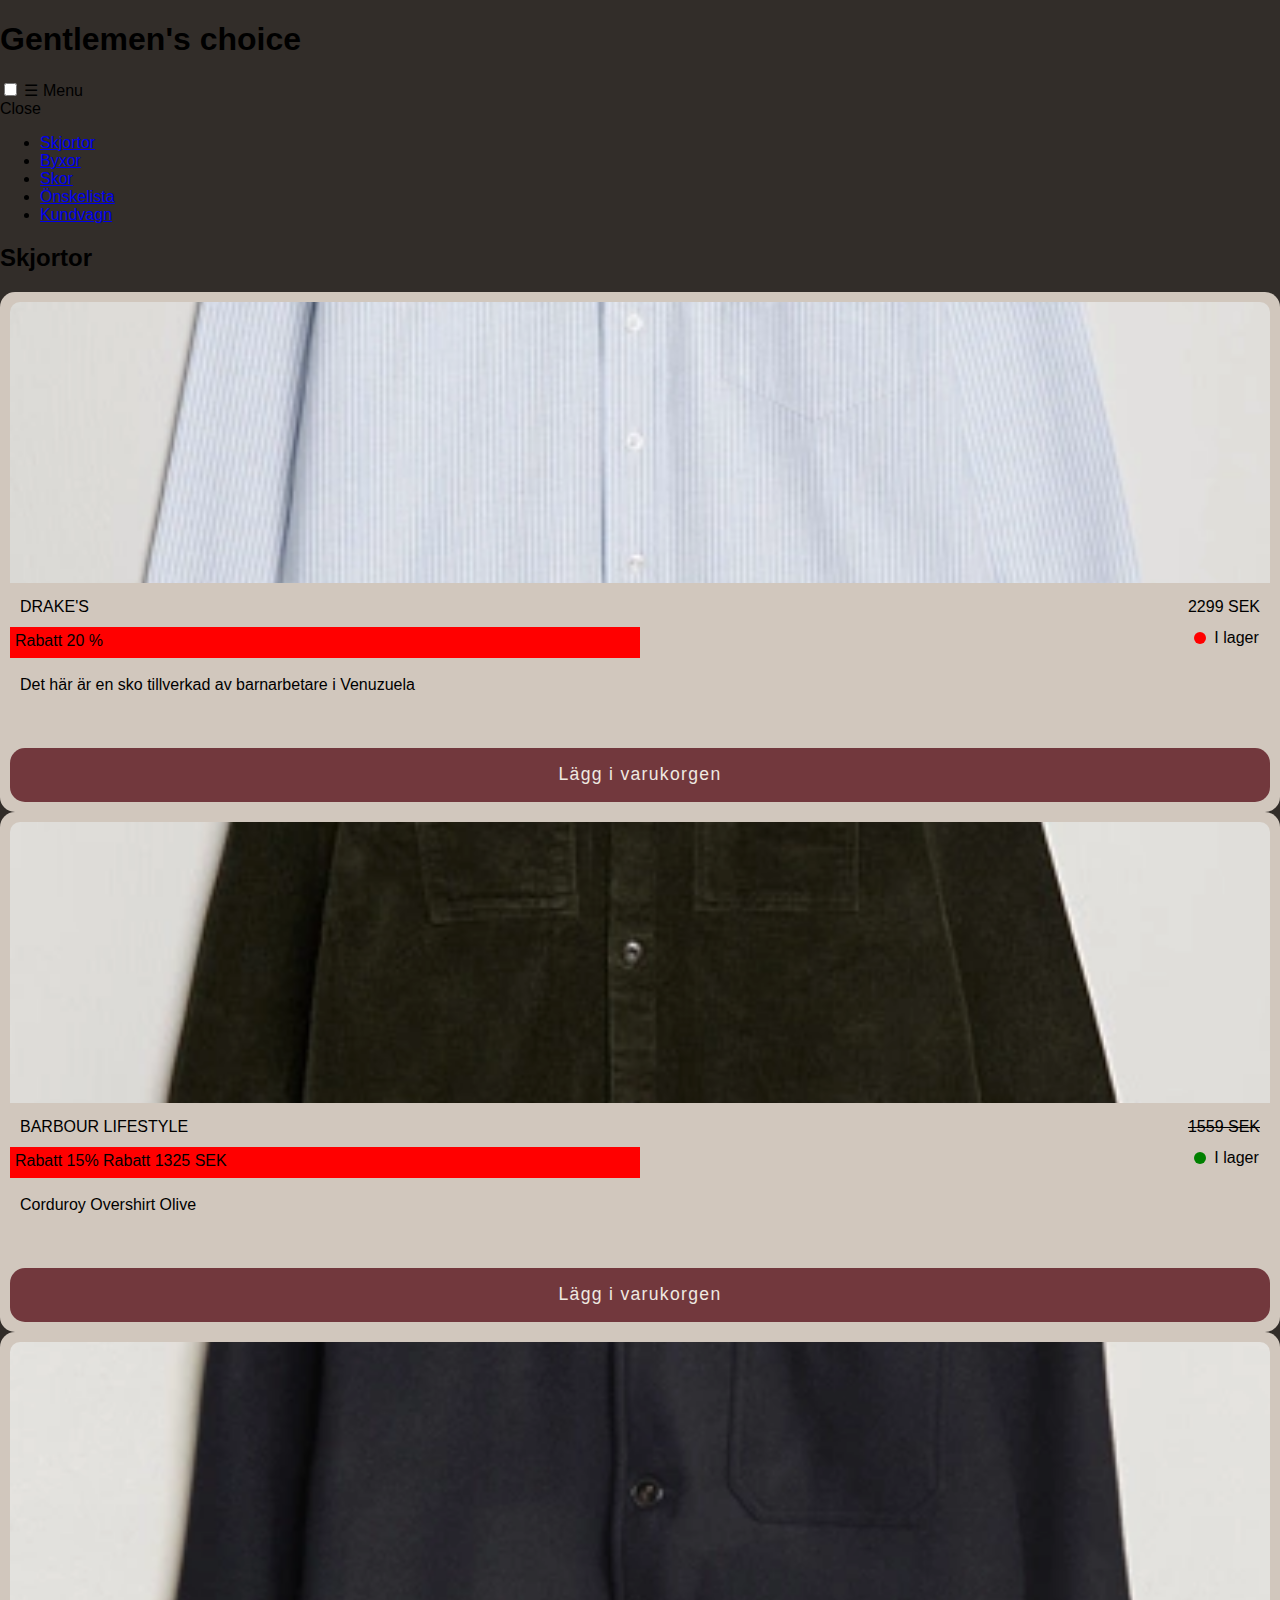
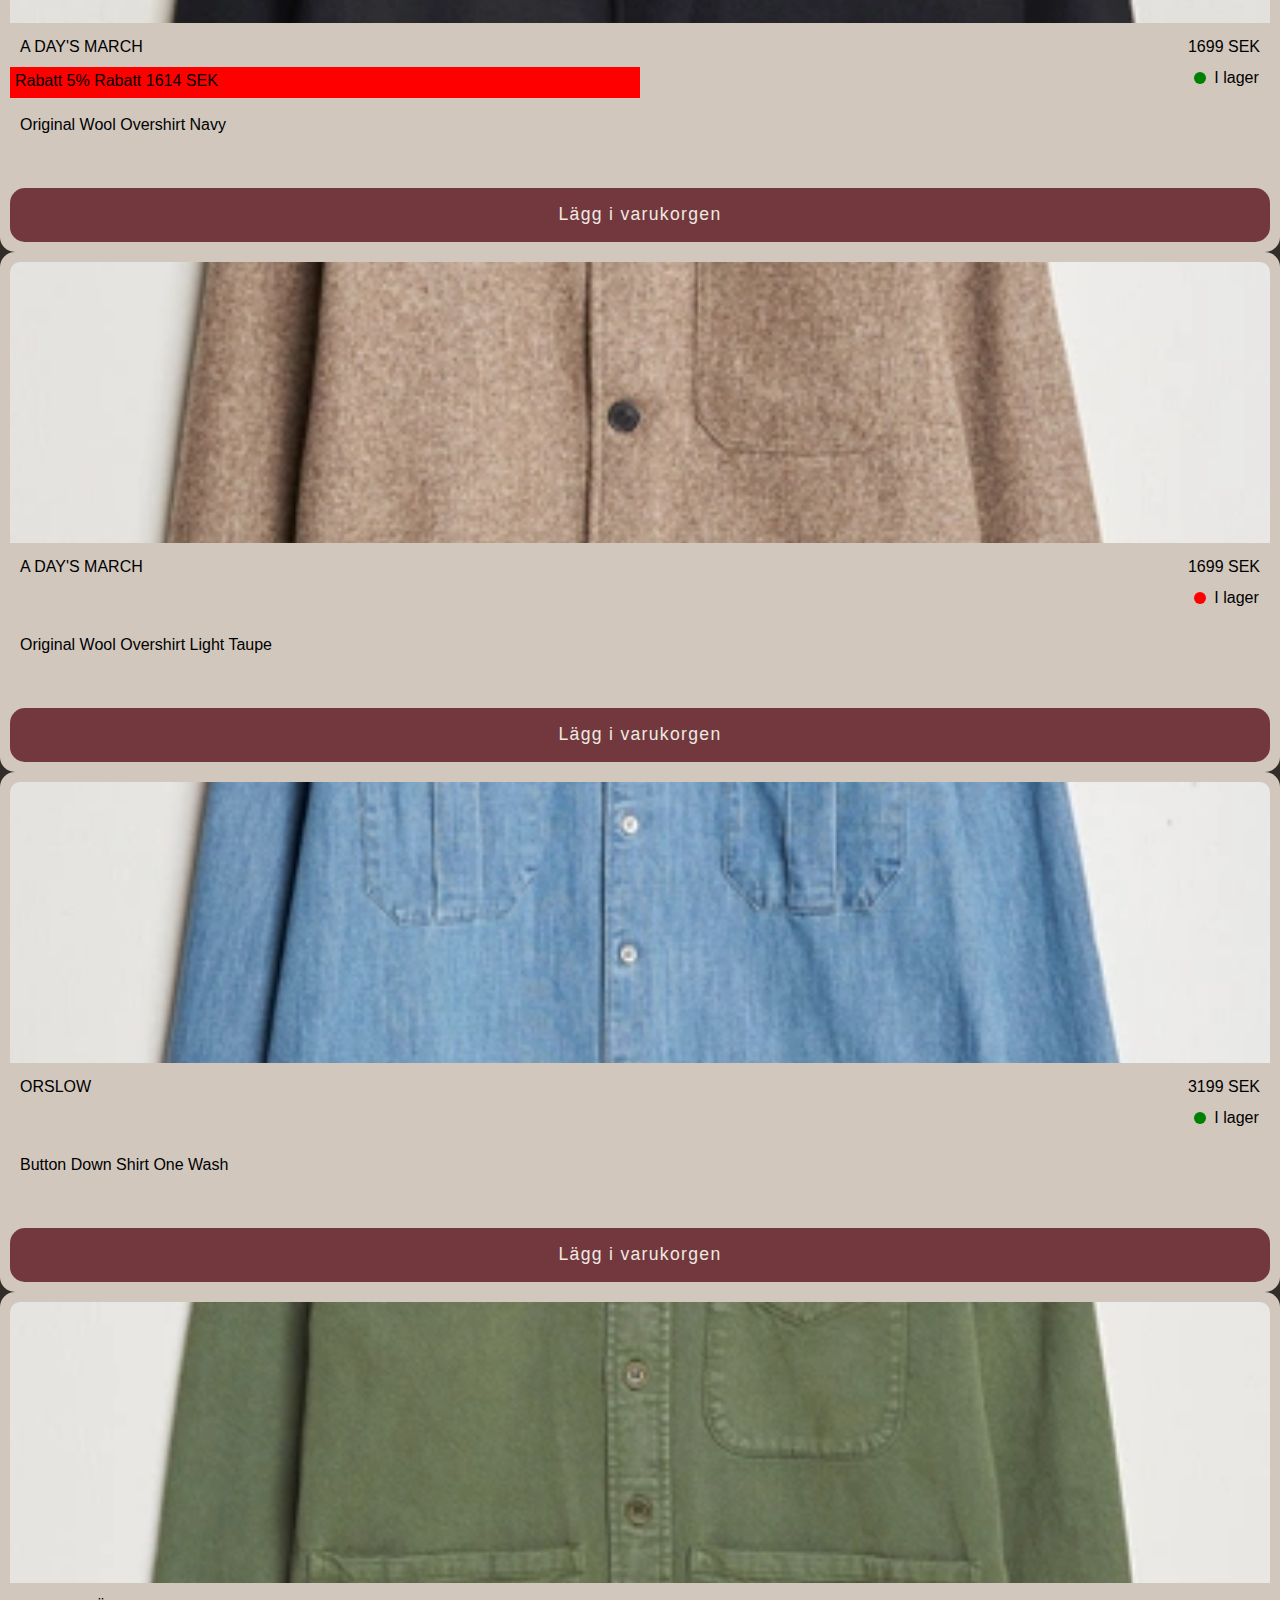
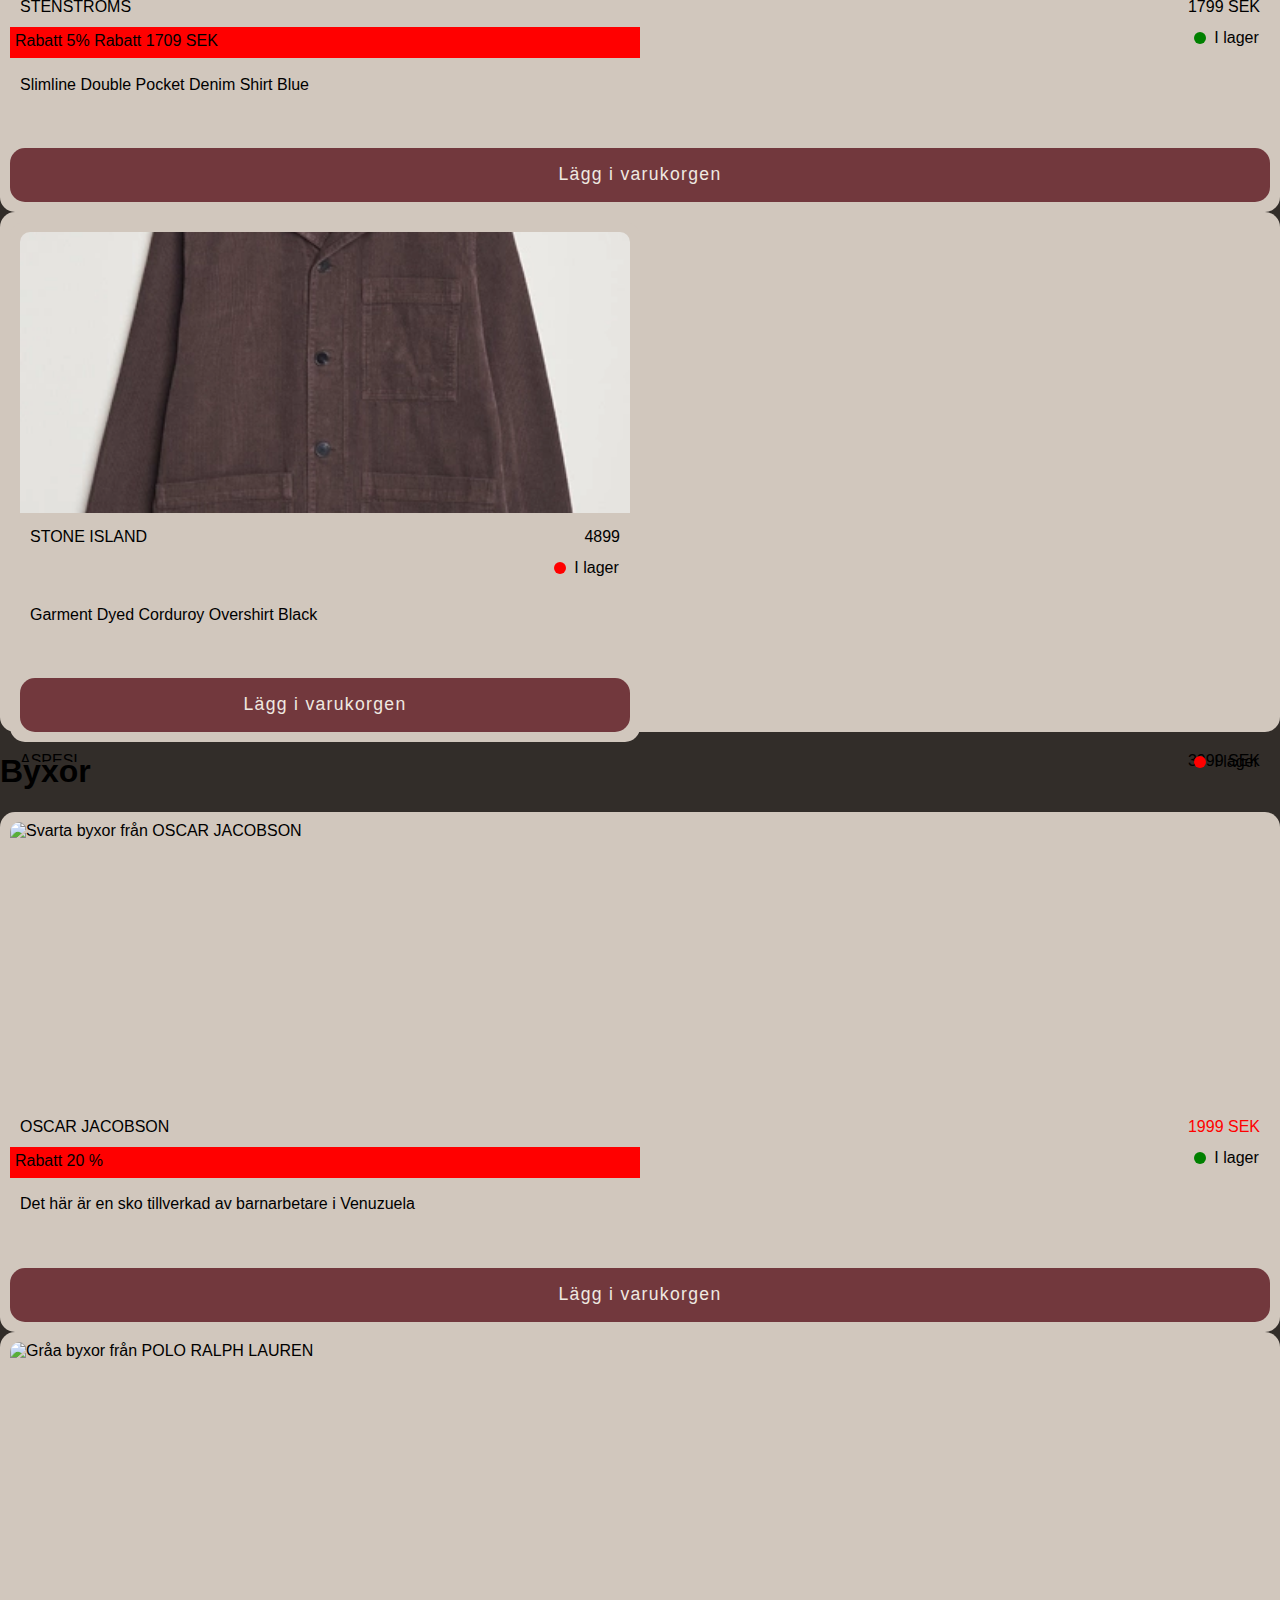
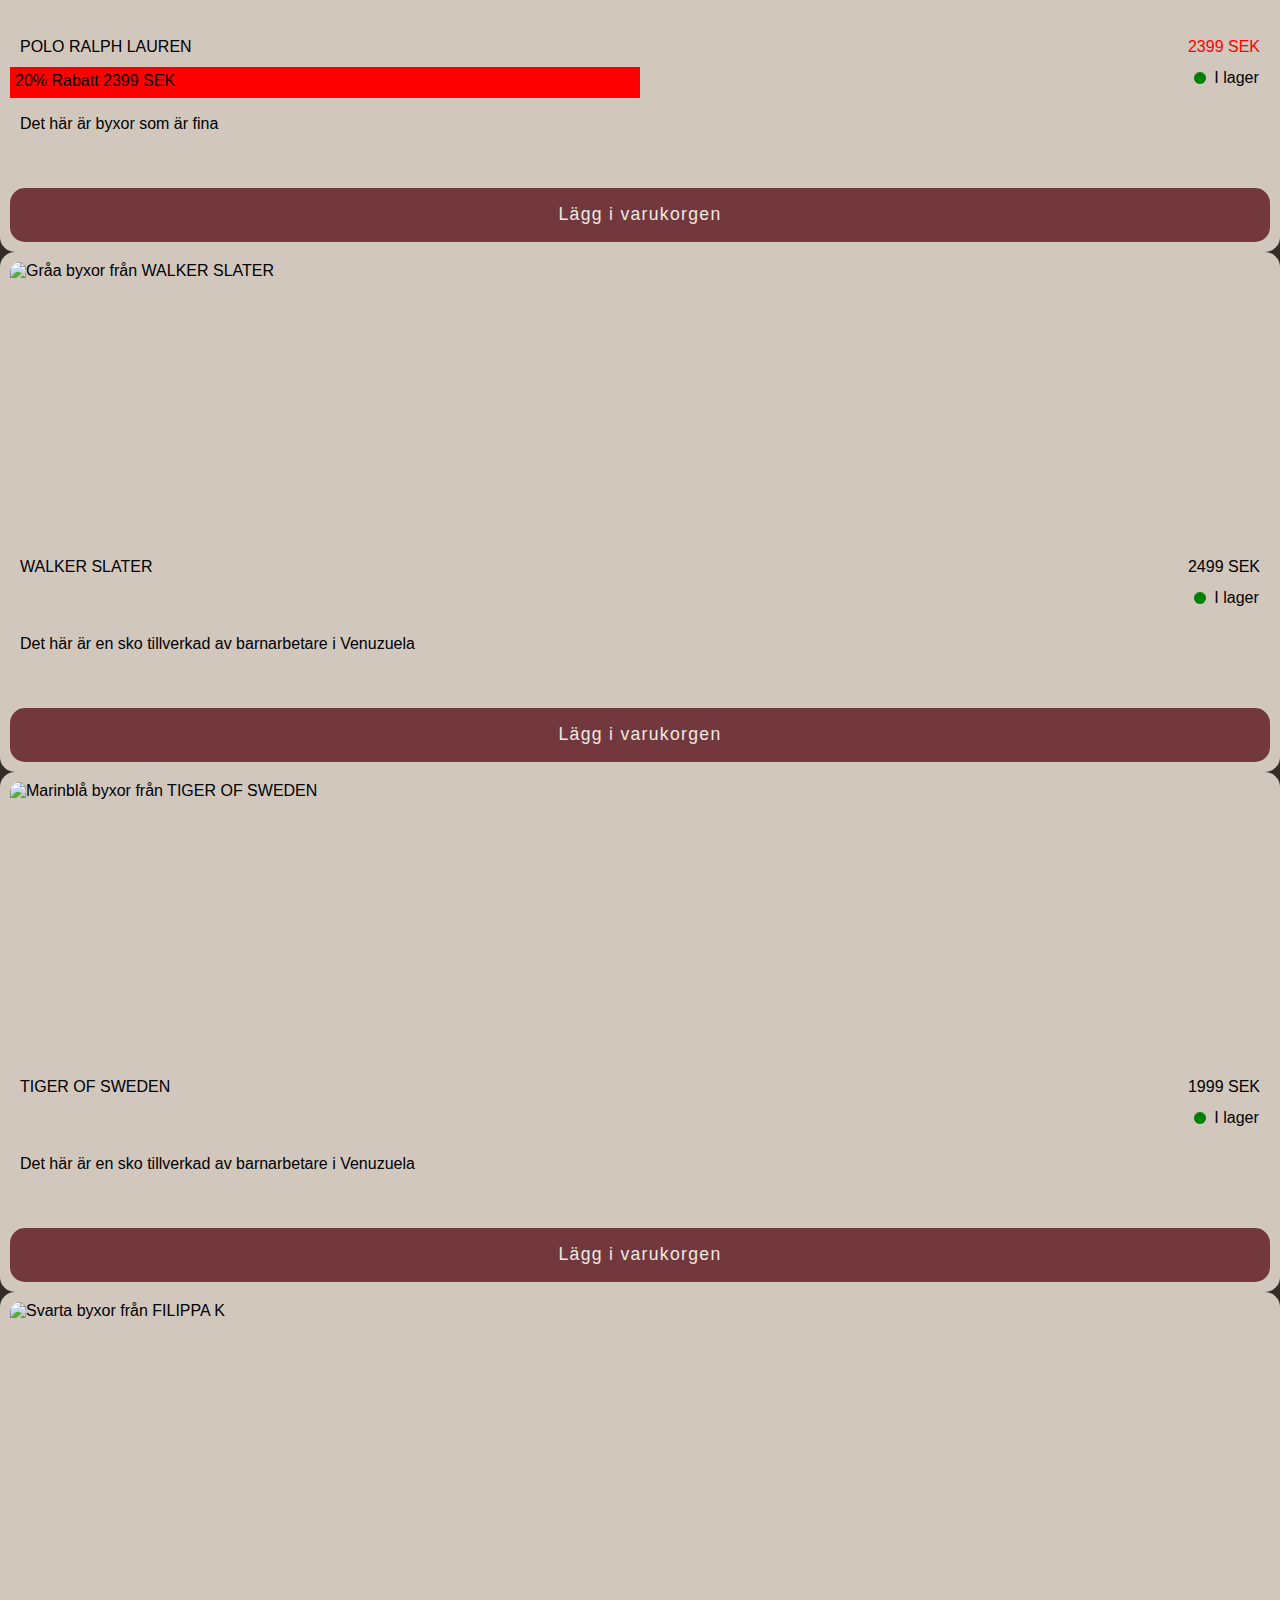
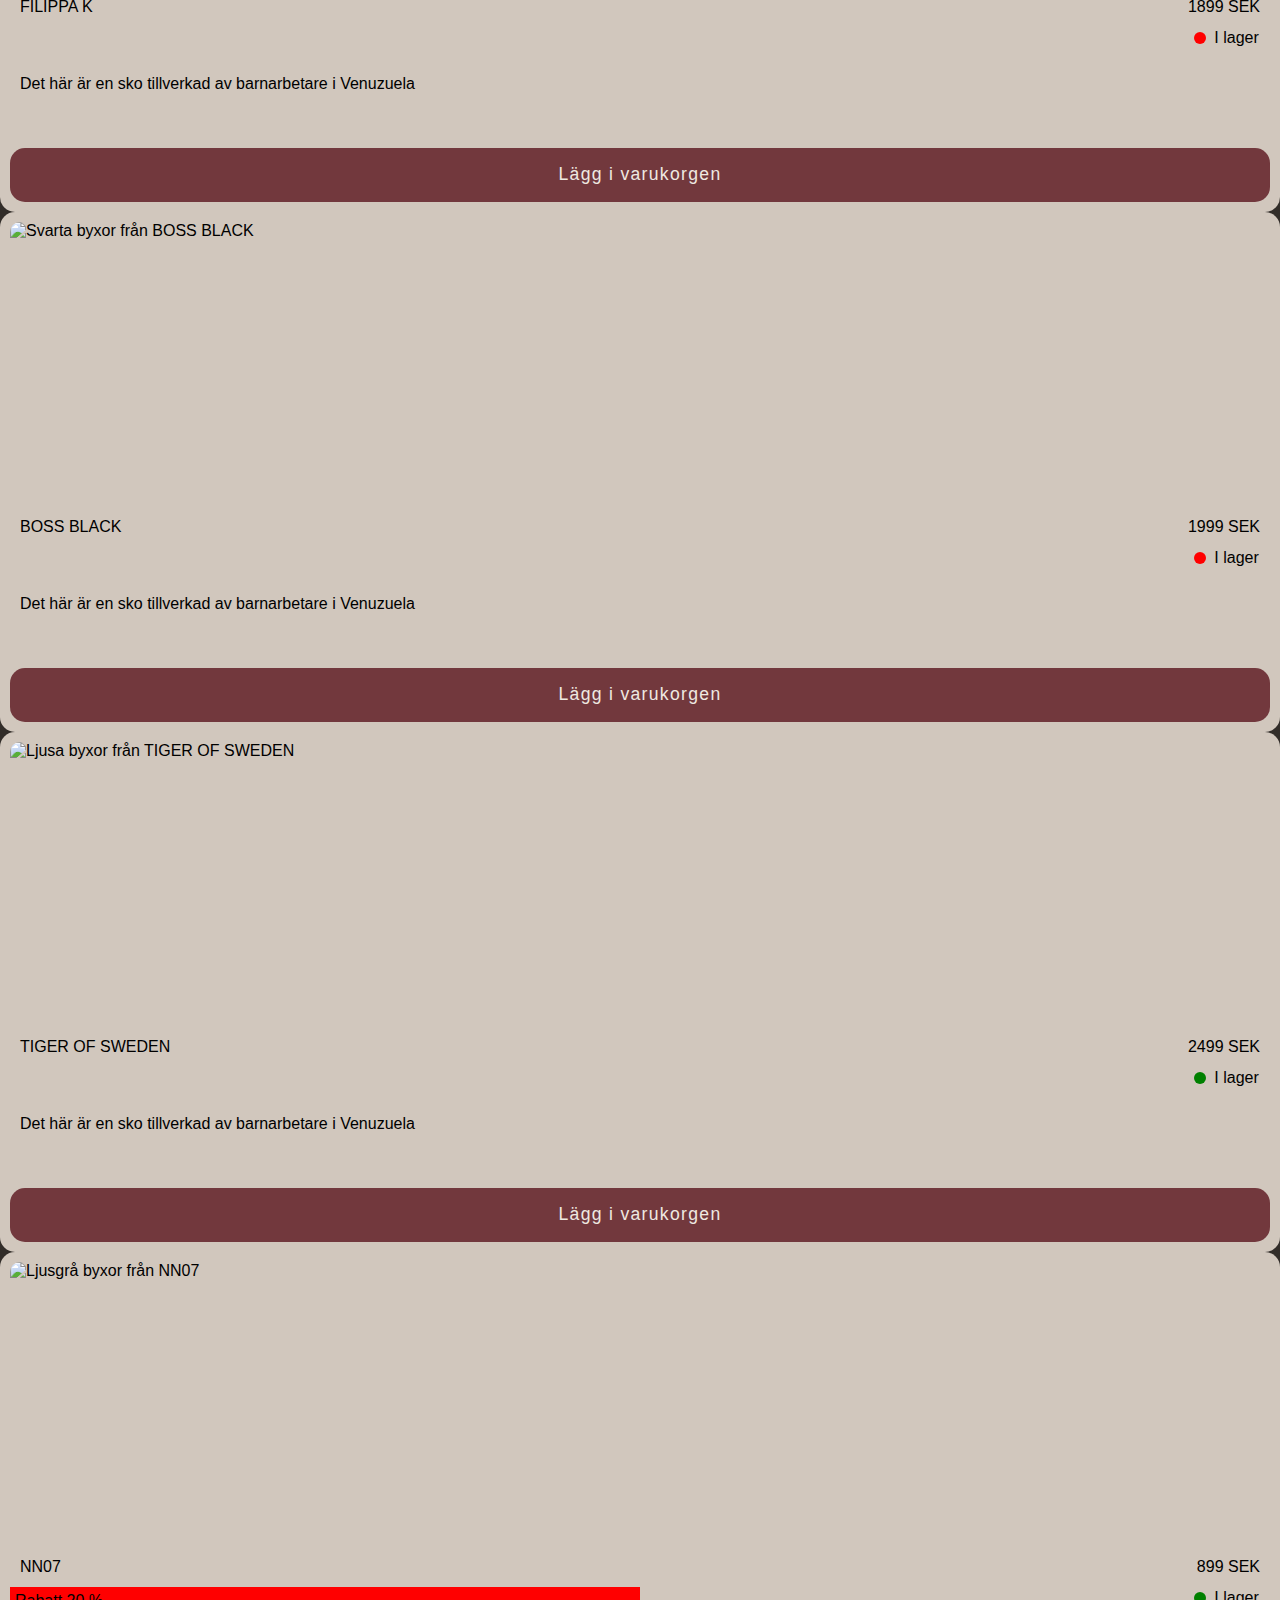
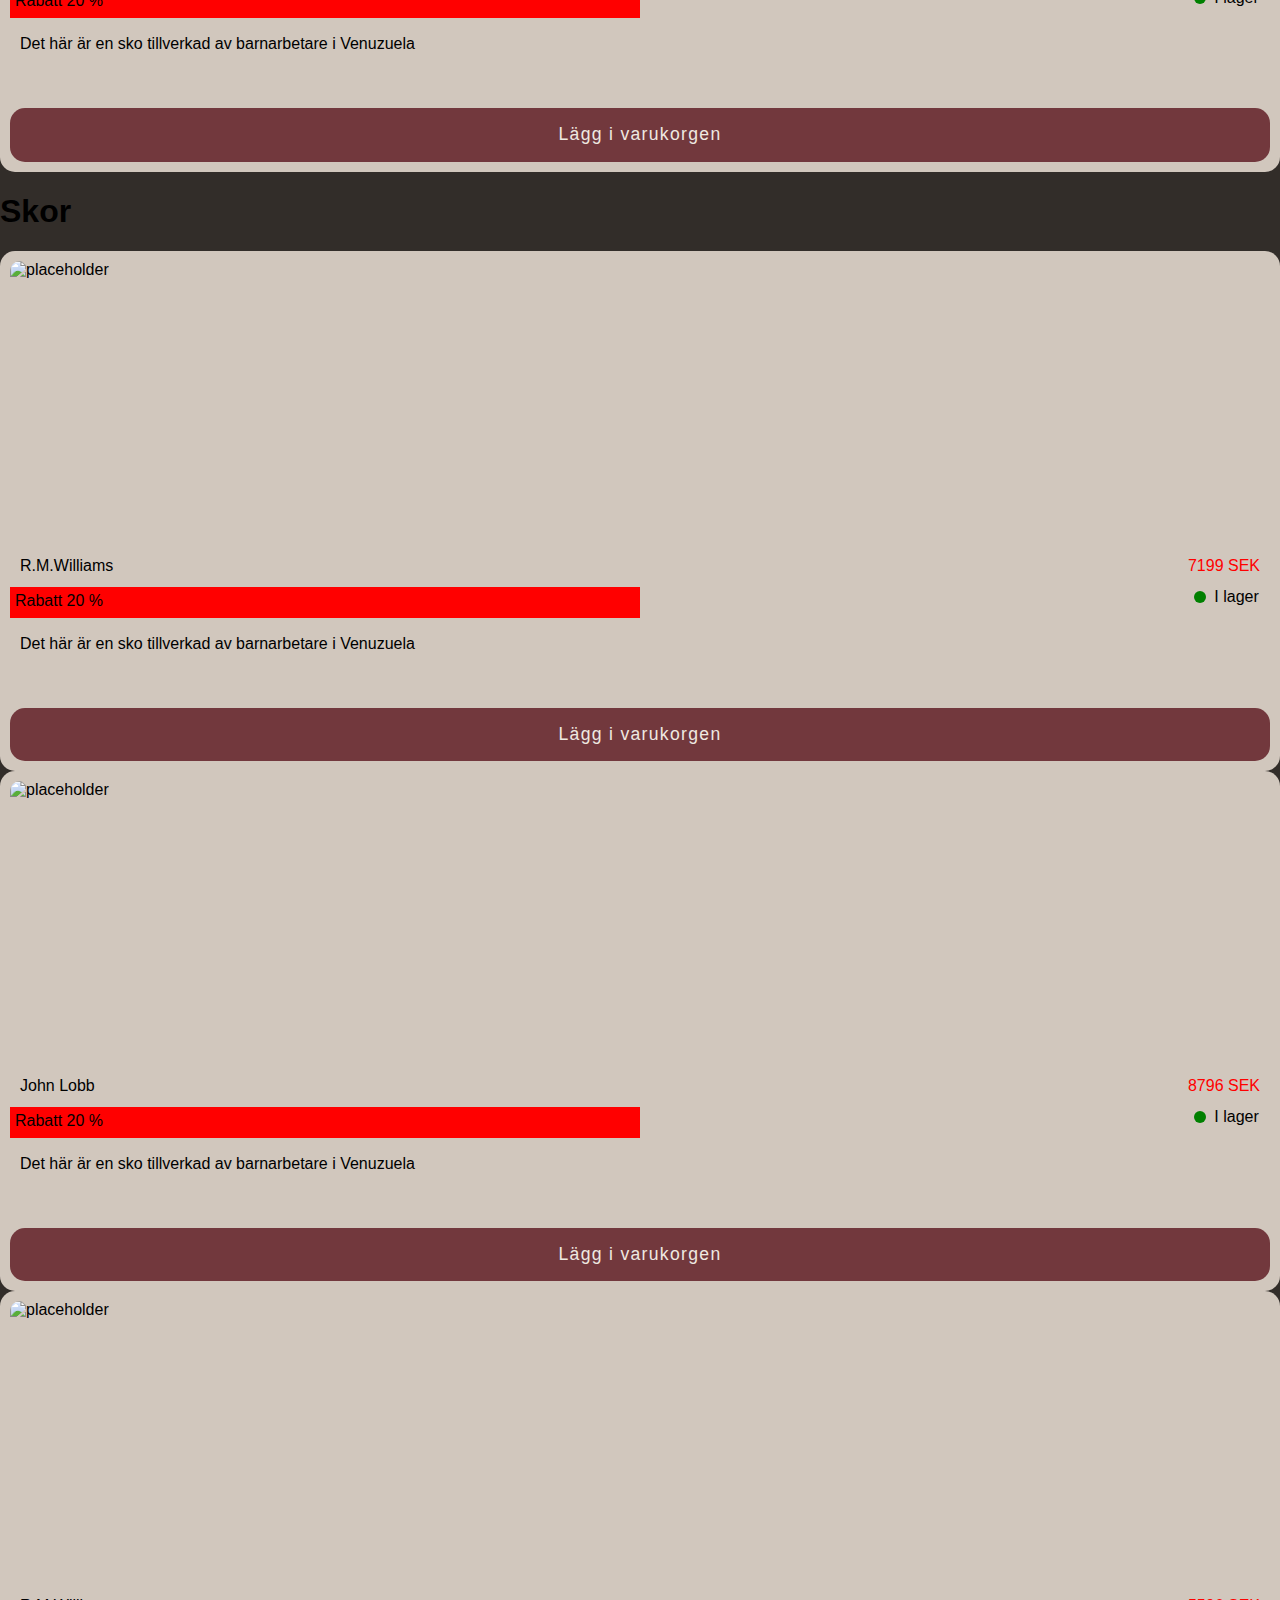
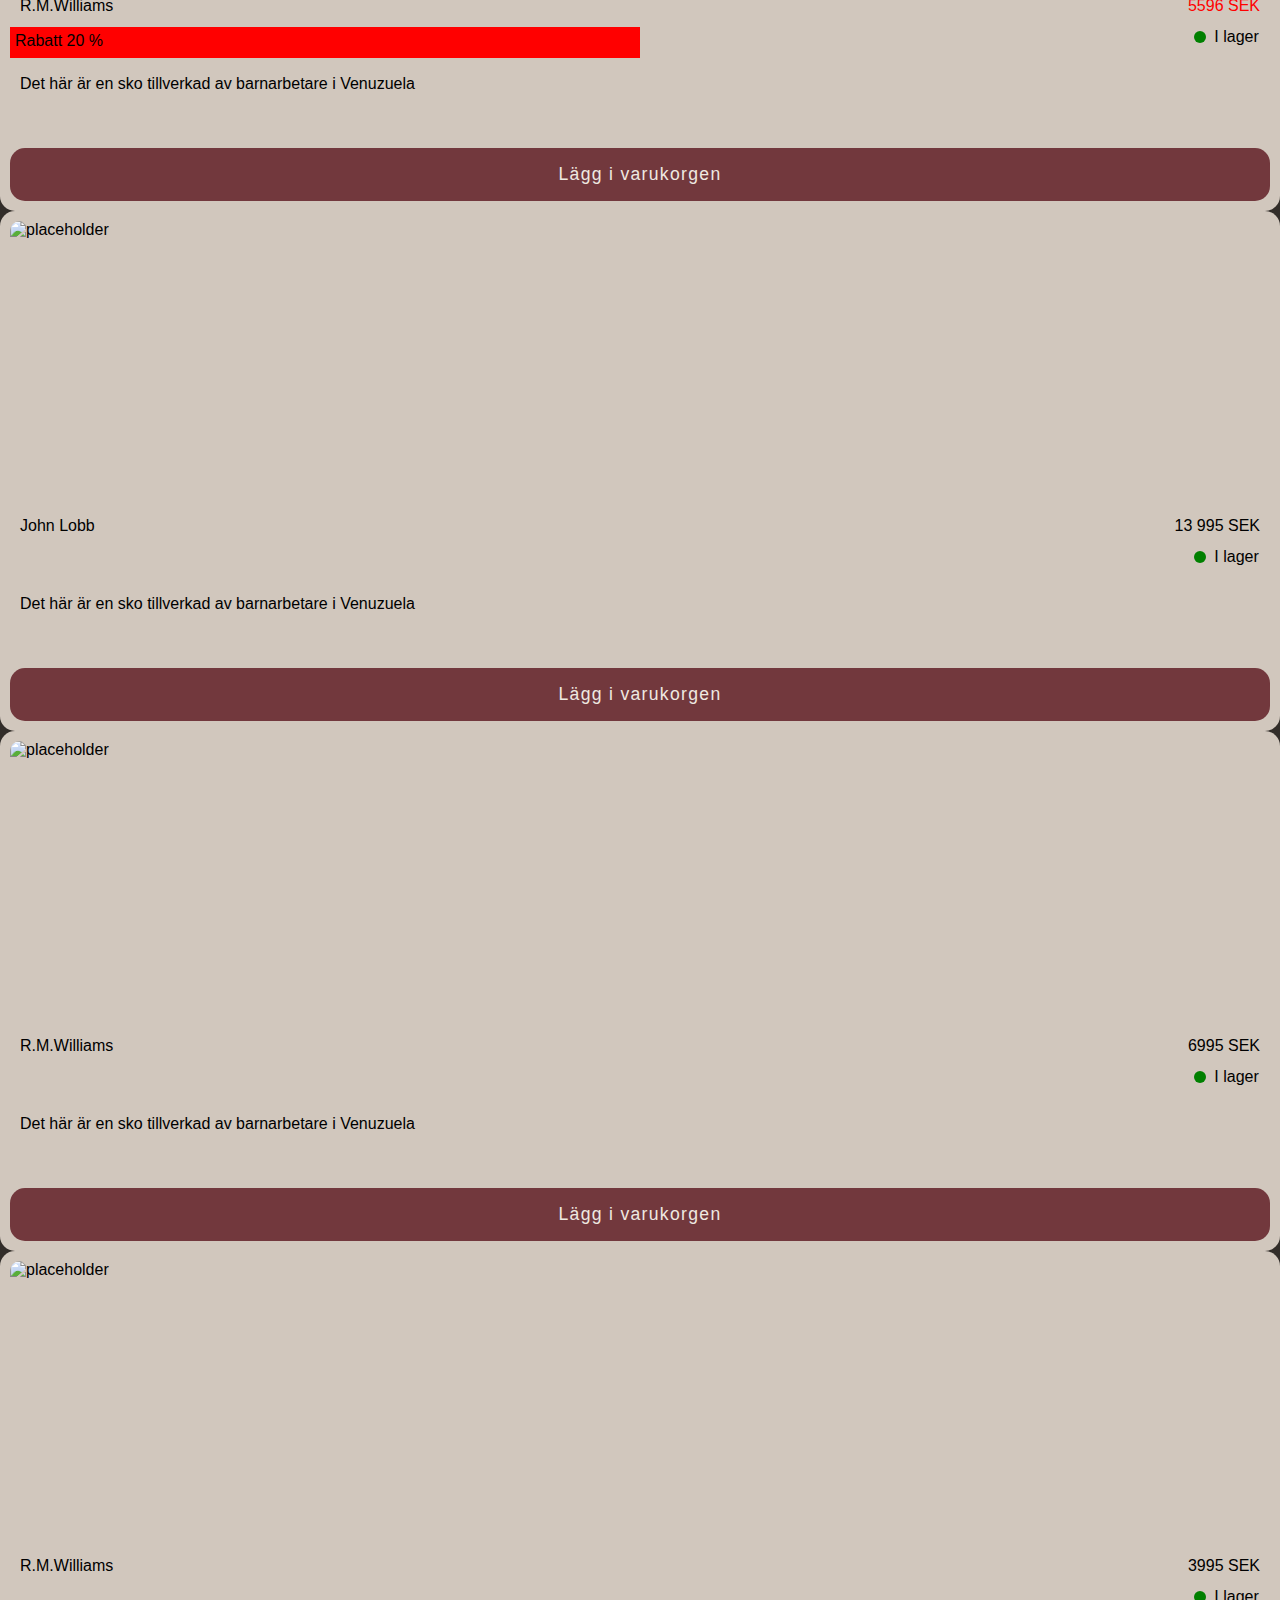
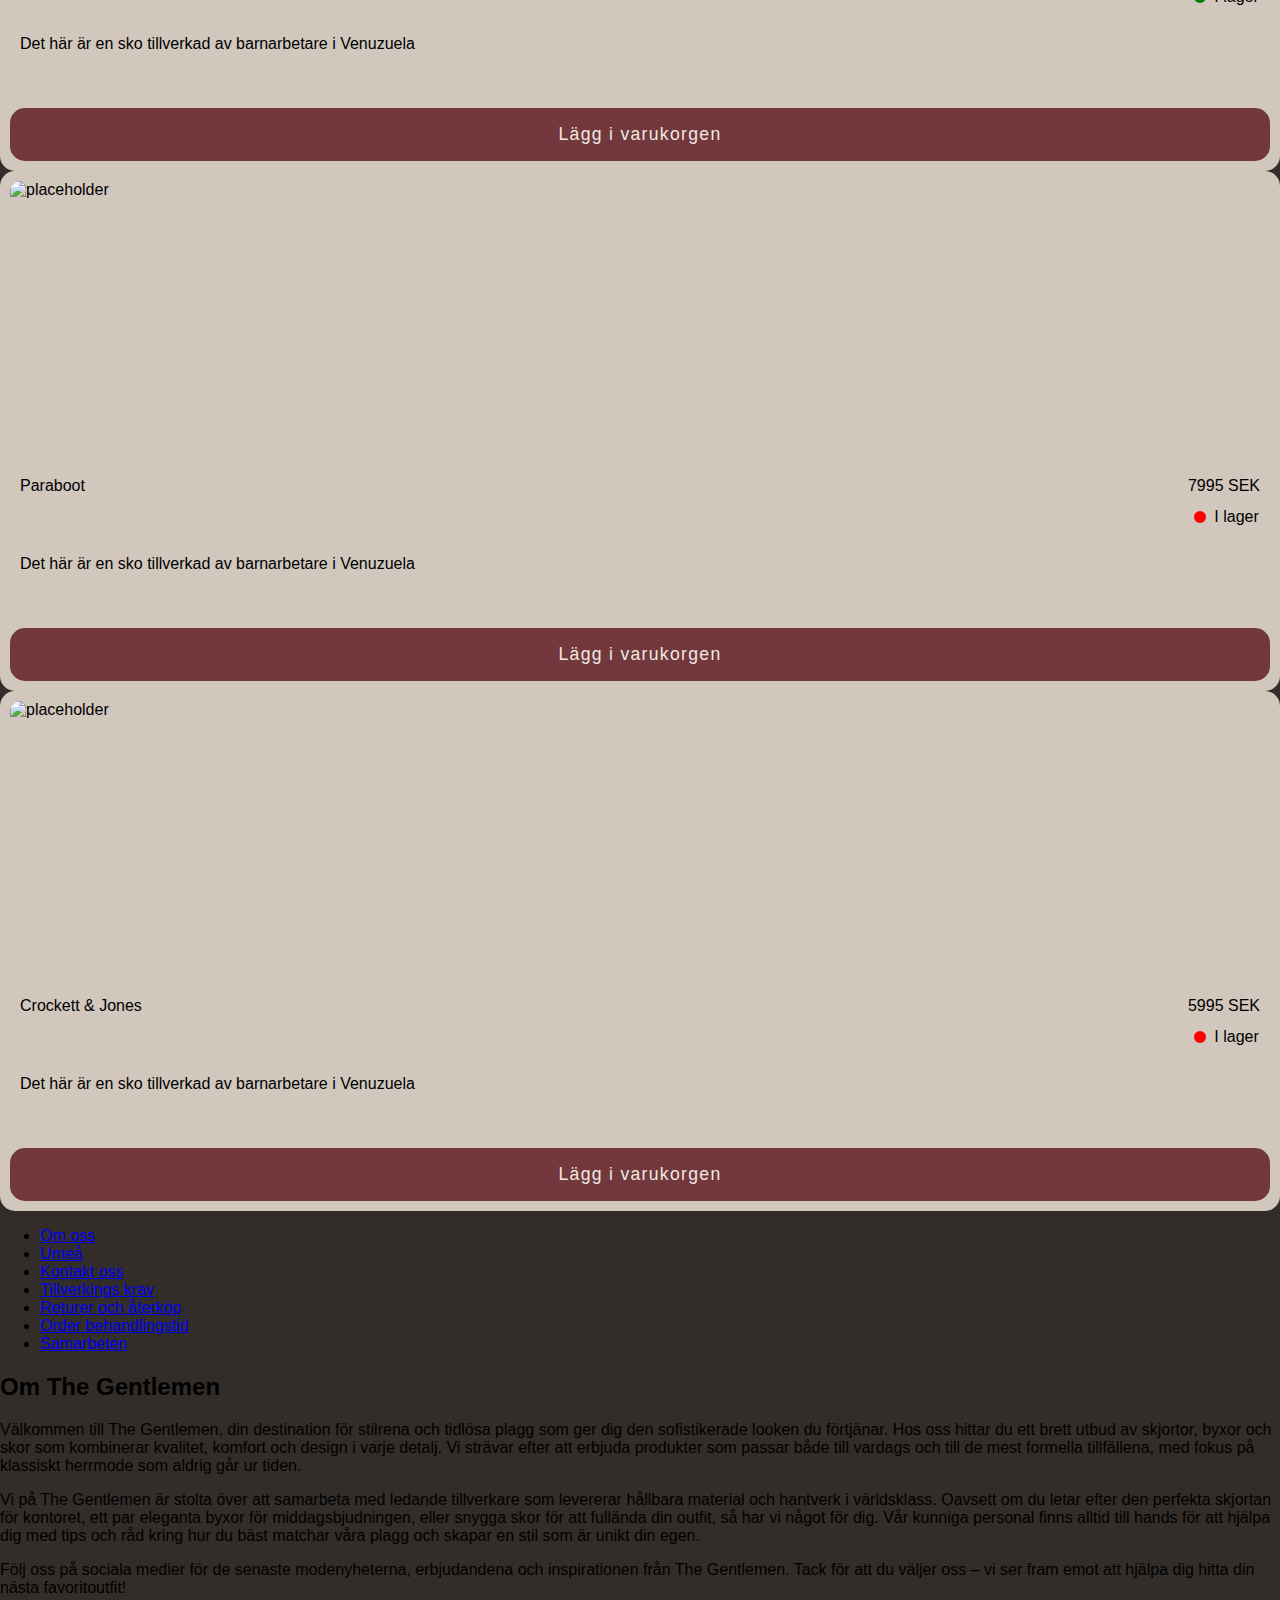
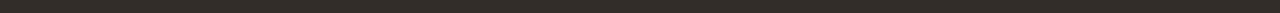
==== commit b4a25840: "Merge branch 'develop' of https://github.com/andreaszetter/TeamUmeaV39 into develop" ====
--- a/html/index.html
+++ b/html/index.html
@@ -3,27 +3,32 @@
   <head>
     <meta charset="UTF-8" />
     <meta name="viewport" content="width=device-width, initial-scale=1.0" />
-    <title>The gentlemans choice</title>
+    <title>Gentlemen's choice</title>
     <link rel="stylesheet" href="../css/styles.css" />
   </head>
   <body>
     <header>
-      <h1>The gentlemens choice</h1>
+      <h1>Gentlemen's choice</h1>
       <input type="checkbox" id="menuToggle" />
       <label for="menuToggle">☰ Menu</label>
       <nav>
         <label for="menuToggle">Close</label>
         <ul>
-          <li><a href="#">Skjortor</a></li>
-          <li><a href="#">Byxor</a></li>
+          <li><a href="#Shirts">Skjortor</a></li>
+          <li><a href="#Pants">Byxor</a></li>
+          <li><a href="#Shoes">Skor</a></li>
           <li><a href="#">Önskelista</a></li>
-          <li><a href="#">Contact</a></li>
           <li><a href="#">Kundvagn</a></li>
         </ul>
       </nav>
     </header>
 
     <main>
+      <!-- <section class="manman">
+        <figure><img src="../res/imgskoMachoman.webp" alt=""></figure>
+        <figure><img src="../res/imgskor/macooman.webp" alt=""></figure>
+      </section> -->
+      
       <!-- kod för alla sektioner -->
       <section class="skjortor">
         <!-- Oscar, Elias och Robin   -->
@@ -31,18 +36,24 @@
         <div class="skjortor-wrapper">
         <div class="product-card">
           <!-- kod -->
+
+
           <img src="../res/imgskjortor/skjorta1.webp" alt="skjorta1" />
           <p class="brand">DRAKE'S</p>
           <p class="price">2299 SEK</p>
 
-          <div class="inStock-container">
-            <div class="inStock-status inStock-status-red"></div>
-            <p class="product-inStock">I lager</p>
-          </div>
-          <!-- <p class="campanj">Rabatt 20 %</p> -->
-          <p class="desc">Striped Down Oxford shirt blue</p>
-          <button class="addToCart-btn">Lägg i varukorgen</button>
-        </div>
+
+          <div class="inStock-container">
+            <div class="inStock-status inStock-status-red"></div>
+            <p class="product-inStock">I lager</p>
+          </div>
+
+           <p class="campanj">Rabatt 20 %</p>
+          <p class="desc">Det här är en sko tillverkad av barnarbetare i Venuzuela</p> 
+          <button class="addToCart-btn">Lägg i varukorgen</button>
+        </div>
+
+
 
         <div class="product-card">
           <!-- kod -->
@@ -54,8 +65,11 @@
             <div class="inStock-status inStock-status-green"></div>
             <p class="product-inStock">I lager</p>
           </div>
+
+
           <p class="campanj">Rabatt 15% Rabatt 1325 SEK</p>
           <p class="desc">Corduroy Overshirt Olive</p> 
+
           <button class="addToCart-btn">Lägg i varukorgen</button>
         </div>
 
@@ -69,8 +83,11 @@
             <div class="inStock-status inStock-status-green"></div>
             <p class="product-inStock">I lager</p>
           </div>
+
+
           <p class="campanj">Rabatt 5% Rabatt 1614 SEK</p>
           <p class="desc">Original Wool Overshirt Navy</p> 
+
           <button class="addToCart-btn">Lägg i varukorgen</button>
         </div>
 
@@ -84,8 +101,11 @@
             <div class="inStock-status inStock-status-red"></div>
             <p class="product-inStock">I lager</p>
           </div>
+
+
           <!-- <p class="campanj">Rabatt 20 %</p>-->
           <p class="desc">Original Wool Overshirt Light Taupe</p> 
+
           <button class="addToCart-btn">Lägg i varukorgen</button>
         </div>
 
@@ -99,8 +119,11 @@
             <div class="inStock-status inStock-status-green"></div>
             <p class="product-inStock">I lager</p>
           </div>
+
+
           <!-- <p class="campanj">Rabatt 20 %</p>-->
           <p class="desc">Button Down Shirt One Wash</p> 
+
           <button class="addToCart-btn">Lägg i varukorgen</button>
         </div>
 
@@ -114,8 +137,10 @@
             <div class="inStock-status inStock-status-green"></div>
             <p class="product-inStock">I lager</p>
           </div>
+
           <p class="campanj">Rabatt 5% Rabatt 1709 SEK</p>
           <p class="desc">Slimline Double Pocket Denim Shirt Blue</p> 
+
           <button class="addToCart-btn">Lägg i varukorgen</button>
         </div>
 
@@ -129,11 +154,9 @@
             <div class="inStock-status inStock-status-red"></div>
             <p class="product-inStock">I lager</p>
           </div>
-          <!-- <p class="campanj">Rabatt 20 %</p>-->
-          <p class="desc">Cutton Utility Shirt Green</p> 
-          <button class="addToCart-btn">Lägg i varukorgen</button>
-        </div>
-
+
+
+ 
         <div class="product-card">
           <!-- kod -->
           <img src="../res/imgskjortor/skjorta8.webp" alt="skjorta8" />
@@ -149,30 +172,31 @@
           <button class="addToCart-btn">Lägg i varukorgen</button>
         </div>
       </div>
+
       </section>
       <h1 class="byxor-header">Byxor</h1>
-      <section class="byxor">
+      <section class="byxor" id="pants">
         <!-- Tobias Andreas   -->
 
         <div class="product-card">
           <!-- kod -->
           <img src="../res/imgbyxor/byxa1.webp" alt="Svarta byxor från OSCAR JACOBSON" />
           <p class="brand">OSCAR JACOBSON</p>
-          <p class="price">2499 SEK</p>
-
-          <div class="inStock-container">
-            <div class="inStock-status inStock-status-green"></div>
-            <p class="product-inStock">I lager</p>
-          </div>
-          <!-- <p class="campanj">Rabatt 20 %</p>
-          <p class="desc">Det här är en sko tillverkad av barnarbetare i Venuzuela</p> -->
+          <p class="price price-off">1999 SEK</p>
+
+          <div class="inStock-container">
+            <div class="inStock-status inStock-status-green"></div>
+            <p class="product-inStock">I lager</p>
+          </div>
+          <p class="campanj">Rabatt 20 %</p>
+          <p class="desc">Det här är en sko tillverkad av barnarbetare i Venuzuela</p> 
           <button class="addToCart-btn">Lägg i varukorgen</button>
         </div>
         <div class="product-card">
           <!-- kod -->
           <img src="../res/imgbyxor/byxa2.webp" alt="Gråa byxor från POLO RALPH LAUREN" />
           <p class="brand">POLO RALPH LAUREN</p>
-          <p class="price">2999 SEK</p>
+          <p class="price price-off">2399 SEK</p>
 
           <div class="inStock-container">
             <div class="inStock-status inStock-status-green"></div>
@@ -192,8 +216,7 @@
             <div class="inStock-status inStock-status-green"></div>
             <p class="product-inStock">I lager</p>
           </div>
-          <!-- <p class="campanj">Rabatt 20 %</p>
-          <p class="desc">Det här är en sko tillverkad av barnarbetare i Venuzuela</p> -->
+          <p class="desc">Det här är en sko tillverkad av barnarbetare i Venuzuela</p> 
           <button class="addToCart-btn">Lägg i varukorgen</button>
         </div>
         <div class="product-card">
@@ -206,8 +229,7 @@
             <div class="inStock-status inStock-status-green"></div>
             <p class="product-inStock">I lager</p>
           </div>
-          <!-- <p class="campanj">Rabatt 20 %</p>
-          <p class="desc">Det här är en sko tillverkad av barnarbetare i Venuzuela</p> -->
+          <p class="desc">Det här är en sko tillverkad av barnarbetare i Venuzuela</p> 
           <button class="addToCart-btn">Lägg i varukorgen</button>
         </div>
         <div class="product-card">
@@ -220,8 +242,7 @@
             <div class="inStock-status inStock-status-red"></div>
             <p class="product-inStock">I lager</p>
           </div>
-          <!-- <p class="campanj">Rabatt 20 %</p>
-          <p class="desc">Det här är en sko tillverkad av barnarbetare i Venuzuela</p> -->
+          <p class="desc">Det här är en sko tillverkad av barnarbetare i Venuzuela</p> 
           <button class="addToCart-btn">Lägg i varukorgen</button>
         </div>
         <div class="product-card">
@@ -234,8 +255,7 @@
             <div class="inStock-status inStock-status-red"></div>
             <p class="product-inStock">I lager</p>
           </div>
-          <!-- <p class="campanj">Rabatt 20 %</p>
-          <p class="desc">Det här är en sko tillverkad av barnarbetare i Venuzuela</p> -->
+          <p class="desc">Det här är en sko tillverkad av barnarbetare i Venuzuela</p> 
           <button class="addToCart-btn">Lägg i varukorgen</button>
         </div>
         <div class="product-card">
@@ -248,8 +268,10 @@
             <div class="inStock-status inStock-status-green"></div>
             <p class="product-inStock">I lager</p>
           </div>
-          <button class="addToCart-btn">Lägg i varukorgen</button>
-        </div>
+            <p class="desc">Det här är en sko tillverkad av barnarbetare i Venuzuela</p> 
+          <button class="addToCart-btn">Lägg i varukorgen</button>
+        </div>
+
         <div class="product-card">
           <!-- kod -->
           <img src="../res/imgbyxor/byxa8.webp" alt="Ljusgrå byxor från NN07" />
@@ -259,17 +281,91 @@
           <div class="inStock-container">
             <div class="inStock-status inStock-status-green"></div>
             <p class="product-inStock">I lager</p>
-            <!-- <p class="campanj">Rabatt 20 %</p>
-          <p class="desc">Det här är en sko tillverkad av barnarbetare i Venuzuela</p> -->
-          </div>
+          </div>
+          
+          <p class="campanj">Rabatt 20 %</p>
+            <p class="desc">Det här är en sko tillverkad av barnarbetare i Venuzuela</p> 
           <button class="addToCart-btn">Lägg i varukorgen</button>
         </div>
       </section>
+
       <!-- Sebbe o Frank  -->
-      <section class="skor">
-        <div class="product-card">
-          <!-- kod -->
-          <img src="../res/shoes_placeholder.webp" alt="placeholder" />
+      <h1 class="byxor-header">Skor</h1>
+      
+      <section class="skor" id="Shoes">
+        <div class="product-card">
+          <!-- kod -->
+          <img src="../res/imgskor/27688111r_3 (1).webp" alt="placeholder" />
+          <p class="brand">R.M.Williams</p>
+          <p class="price price-off">7199 SEK</p>
+
+          <div class="inStock-container">
+            <div class="inStock-status inStock-status-green"></div>
+            <p class="product-inStock">I lager</p>
+          </div>
+          <p class="campanj">Rabatt 20 %</p>
+          <p class="desc">Det här är en sko tillverkad av barnarbetare i Venuzuela</p> 
+          <button class="addToCart-btn">Lägg i varukorgen</button>
+        </div>
+
+        <div class="product-card">
+          <!-- kod -->
+          <img src="../res/imgskor/sko1_1.webp" alt="placeholder" />
+          <p class="brand">John Lobb</p>
+          <p class="price price-off">8796 SEK</p>
+
+          <div class="inStock-container">
+            <div class="inStock-status inStock-status-green"></div>
+            <p class="product-inStock">I lager</p>
+          </div>
+          <p class="campanj">Rabatt 20 %</p>
+          <p class="desc">Det här är en sko tillverkad av barnarbetare i Venuzuela</p> 
+          <button class="addToCart-btn">Lägg i varukorgen</button>
+        </div>
+      
+        <div class="product-card">
+          <!-- kod -->
+          <img src="../res/imgskor/sko5_3.webp" alt="placeholder" />
+          <p class="brand">R.M.Williams</p>
+          <p class="price price-off">5596 SEK</p>
+
+          <div class="inStock-container">
+            <div class="inStock-status inStock-status-green"></div>
+            <p class="product-inStock">I lager</p>
+          </div>
+          <p class="campanj">Rabatt 20 %</p>
+          <p class="desc">Det här är en sko tillverkad av barnarbetare i Venuzuela</p> 
+          <button class="addToCart-btn">Lägg i varukorgen</button>
+        </div>
+        <div class="product-card">
+          <!-- kod -->
+          <img src="../res/imgskor/sko3_1.webp" alt="placeholder" />
+          <p class="brand">John Lobb</p>
+          <p class="price">13 995 SEK</p>
+
+          <div class="inStock-container">
+            <div class="inStock-status inStock-status-green"></div>
+            <p class="product-inStock">I lager</p>
+          </div>
+          <p class="desc">Det här är en sko tillverkad av barnarbetare i Venuzuela</p> 
+          <button class="addToCart-btn">Lägg i varukorgen</button>
+        </div>
+        <div class="product-card">
+          <!-- kod -->
+          <img src="../res/imgskor/sko6_3.webp" alt="placeholder" />
+          <p class="brand">R.M.Williams</p>
+          <p class="price">6995 SEK</p>
+
+          <div class="inStock-container">
+            <div class="inStock-status inStock-status-green"></div>
+            <p class="product-inStock">I lager</p>
+          </div>
+          <p class="desc">Det här är en sko tillverkad av barnarbetare i Venuzuela</p> 
+          <button class="addToCart-btn">Lägg i varukorgen</button>
+        </div>
+        <div class="product-card">
+          <!-- kod -->
+          <img src="../res/imgskor/sko52_1.webp" alt="placeholder" />
           <p class="brand">R.M.Williams</p>
           <p class="price">3995 SEK</p>
 
@@ -277,22 +373,35 @@
             <div class="inStock-status inStock-status-green"></div>
             <p class="product-inStock">I lager</p>
           </div>
-          <!-- <p class="campanj">Rabatt 20 %</p>
-          <p class="desc">Det här är en sko tillverkad av barnarbetare i Venuzuela</p> -->
-          <button class="addToCart-btn">Lägg i varukorgen</button>
-        </div>
-        <div class="product-card">
-          <!-- kod -->
-          <img src="../res/shoes_placeholder.webp" alt="placeholder" />
-          <p class="brand">R.M.Williams</p>
-          <p class="price">3995 SEK</p>
-
-          <div class="inStock-container">
-            <div class="inStock-status inStock-status-green"></div>
-            <p class="product-inStock">I lager</p>
-          </div>
-          <!-- <p class="campanj">Rabatt 20 %</p>
-          <p class="desc">Det här är en sko tillverkad av barnarbetare i Venuzuela</p> -->
+          <p class="desc">Det här är en sko tillverkad av barnarbetare i Venuzuela</p> 
+          <button class="addToCart-btn">Lägg i varukorgen</button>
+        </div>
+        <div class="product-card">
+          <!-- kod -->
+          <img src="../res/imgskor/sko32_3.webp" alt="placeholder" />
+          <p class="brand">Paraboot</p>
+          <p class="price">7995 SEK</p>
+
+          <div class="inStock-container">
+            <div class="inStock-status inStock-status-red"></div>
+            <p class="product-inStock">I lager</p>
+          </div>
+          <p class="desc">Det här är en sko tillverkad av barnarbetare i Venuzuela</p> 
+          <button class="addToCart-btn">Lägg i varukorgen</button>
+        </div>
+
+
+        <div class="product-card">
+          <!-- kod -->
+          <img src="../res/imgskor/sko62_1.webp" alt="placeholder" />
+          <p class="brand">Crockett & Jones</p>
+          <p class="price">5995 SEK</p>
+
+          <div class="inStock-container">
+            <div class="inStock-status inStock-status-red"></div>
+            <p class="product-inStock">I lager</p>
+          </div>
+          <p class="desc">Det här är en sko tillverkad av barnarbetare i Venuzuela</p>
           <button class="addToCart-btn">Lägg i varukorgen</button>
         </div>
       </section>
--- a/css/styles.css
+++ b/css/styles.css
@@ -36,35 +36,61 @@
 .product-card {
   display: grid;
   grid-template-columns: repeat(2, 1fr);
-  grid-template-rows: repeat(15, 1fr);
+  grid-template-rows: repeat(100,1fr);
   background-color: var(--card-color);
   padding: 10px;
   border-radius: 15px;
-  /* max-width: 100%; */
-  width: 90%;
-  min-width: 250px;
+
   height: 500px;
+  
+
+
   /* box-shadow: 5px 5px 5px 0px rgba(0, 0, 0, 0.05); */
 
   img {
+    /* max-width: 100%; */
     width: 100%;
-    height: 300px;
+
+    height: 100%;
+    /* min-height: 300px; */
     grid-column: 1/3;
-    grid-row: 1/9;
+    grid-row: 1/60;
+
     object-fit: cover;
     border-top-right-radius: 10px;
     border-top-left-radius: 10px;
-  }
+    /* position: relative; */
+  }
+
+  /* img::before{
+    content: "";
+    position: absolute;
+    bottom: 0;
+    left: 0;
+    width: 100px;
+    height: 100px;
+    z-index: 100;
+    background: rgb(2,0,36);
+background: linear-gradient(0deg, rgba(2,0,36,1) 0%, rgba(0,0,0,1) 35%);
+  } */
 
   .brand {
-    grid-row: 9;
+    grid-row: 61/68;
+    grid-column: 1;
     margin: 0;
     padding: 10px;
     white-space: nowrap;
+
+    overflow: hidden;
+    text-overflow: ellipsis;
+    min-width: 100px;
+
+
   }
 
   .price {
-    grid-row: 9;
+    grid-row: 61/68;
+    grid-column: 2;
     margin: 0;
     text-align: right;
     padding: 10px;
@@ -73,6 +99,10 @@
 
   .campanj-price{
     text-decoration:line-through;
+  }
+
+  .price-off{
+    color: red;
   }
 
   .inStock-container {
@@ -81,7 +111,7 @@
     justify-content: end;
     padding-right: 0.7rem;
     gap: 0.5rem;
-    grid-row: 10;
+    grid-row: 69/74;
     grid-column: 2;
   }
 
@@ -101,25 +131,27 @@
     background-color: red;
   }
   .campanj {
-    padding: 5px;
+
+    padding: 5px 5px 0px 5px;
+    margin-bottom: 0;
     background-color: red;
-    margin: 0;
-    grid-row: 10;
+    grid-row: 66/75;
     grid-column: 1;
-    white-space: nowrap;
-    width: min-content;
   }
   .desc {
     padding: 10px;
-    grid-row: 12/15;
+    grid-row: 74/80;
+
     grid-column: 1/3;
+    /* white-space:nowrap; */
   }
   .addToCart-btn {
+    margin-top: 2rem;
     font-family: "Rye", sans-serif;
     font-size: 1.1rem;
     letter-spacing: 1.3px;
     grid-column: 1/3;
-    grid-row: 15;
+    grid-row: 83/101;
     padding: 10px 20px;
     border-radius: 15px;
     border: 0;
@@ -132,7 +164,7 @@
       transition: ease-in-out 0.5s;
     }
   }
-}
+
 
 h1 {
   font-size: inherit;
@@ -160,25 +192,29 @@
   text-align: right;
   top: 0;
   width: 100vw;
-
-  label {
-    line-height: 3;
-    margin-right: 1rem;
-  }
-
-  ul {
-    list-style: none;
-    margin: 0;
-    padding: 0;
-    text-align: center;
-  }
-
-  ul a:link,
-  ul a:visited,
-  ul a:hover,
-  ul a:active {
-    color: var(--text-color);
-  }
+}
+
+nav ul {
+  list-style: none;
+  margin: 0;
+  padding: 0;
+  text-align: center;
+}
+
+nav ul a:link,
+nav ul a:visited,
+nav ul a:hover,
+nav ul a:active {
+  color: var(--text-color);
+}
+
+nav label {
+  line-height: 3;
+  margin-right: 1rem;
+}
+
+nav a:hover {
+  color:red;
 }
 
 #menuToggle {
@@ -189,6 +225,15 @@
   left: 0;
   transition: 0.3s;
 }
+
+
+.skjortor, .skor, .byxor {
+  display: grid;
+  grid-template-columns: repeat(auto-fit, minmax(200px, 1fr));
+  gap: 15px;
+  padding: 15px;
+}
+
 
 .skjortor-wrapper {
   display: grid;
@@ -245,9 +290,11 @@
   justify-content: center;
   gap: 0.5rem;
 }
+
 .byxor-header {
   color: var(--text-color);
   font-size: 2rem;
+  padding: 50px;
 }
 footer {
   padding: 100px;
@@ -337,7 +384,7 @@
     display: none;
   }
 
-  nav {
+  header nav {
     background-color: transparent;
     color: var(--text-color);
     display: flex;
@@ -355,7 +402,11 @@
   }
 
   nav ul li {
-    margin-left: 1rem;
+    padding-right: 1rem;
+  }
+
+  nav ul li:nth-last-child(1){
+    padding-right: 0rem;
   }
 
   header ul a:link,
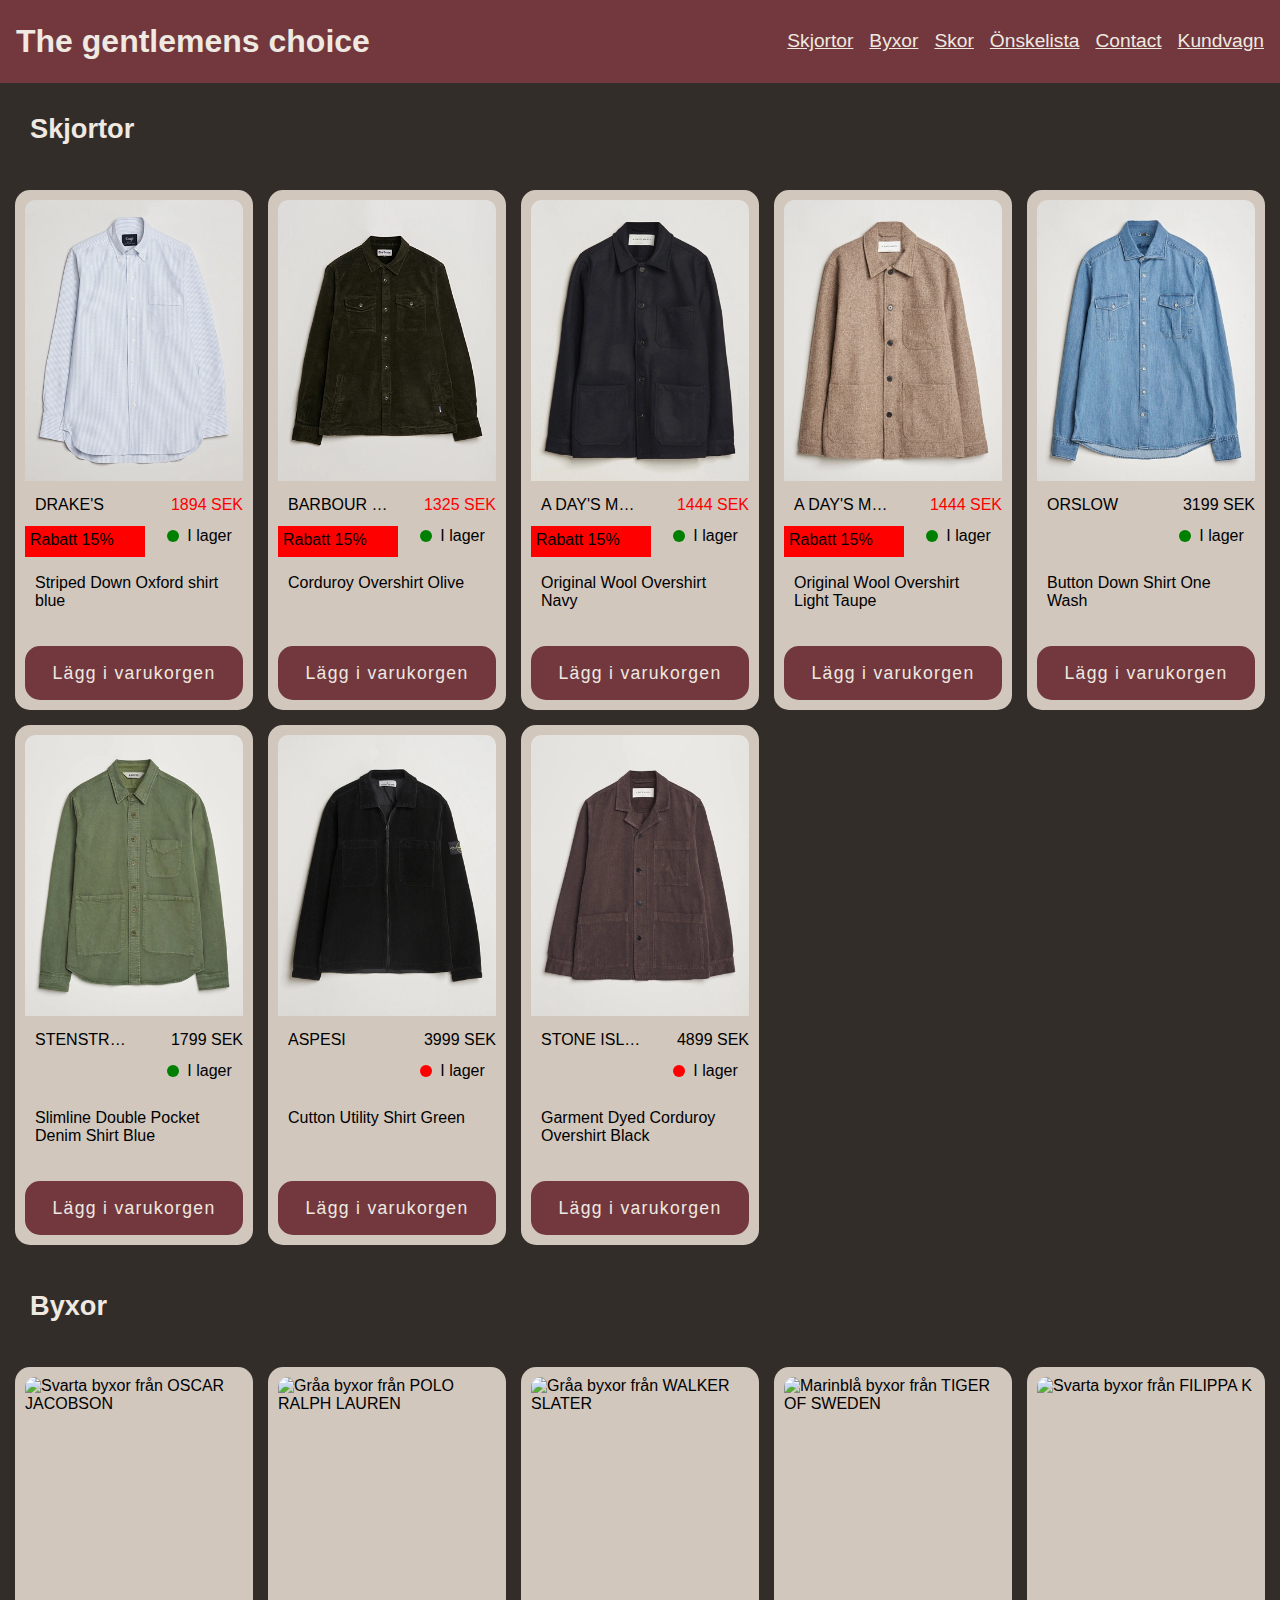
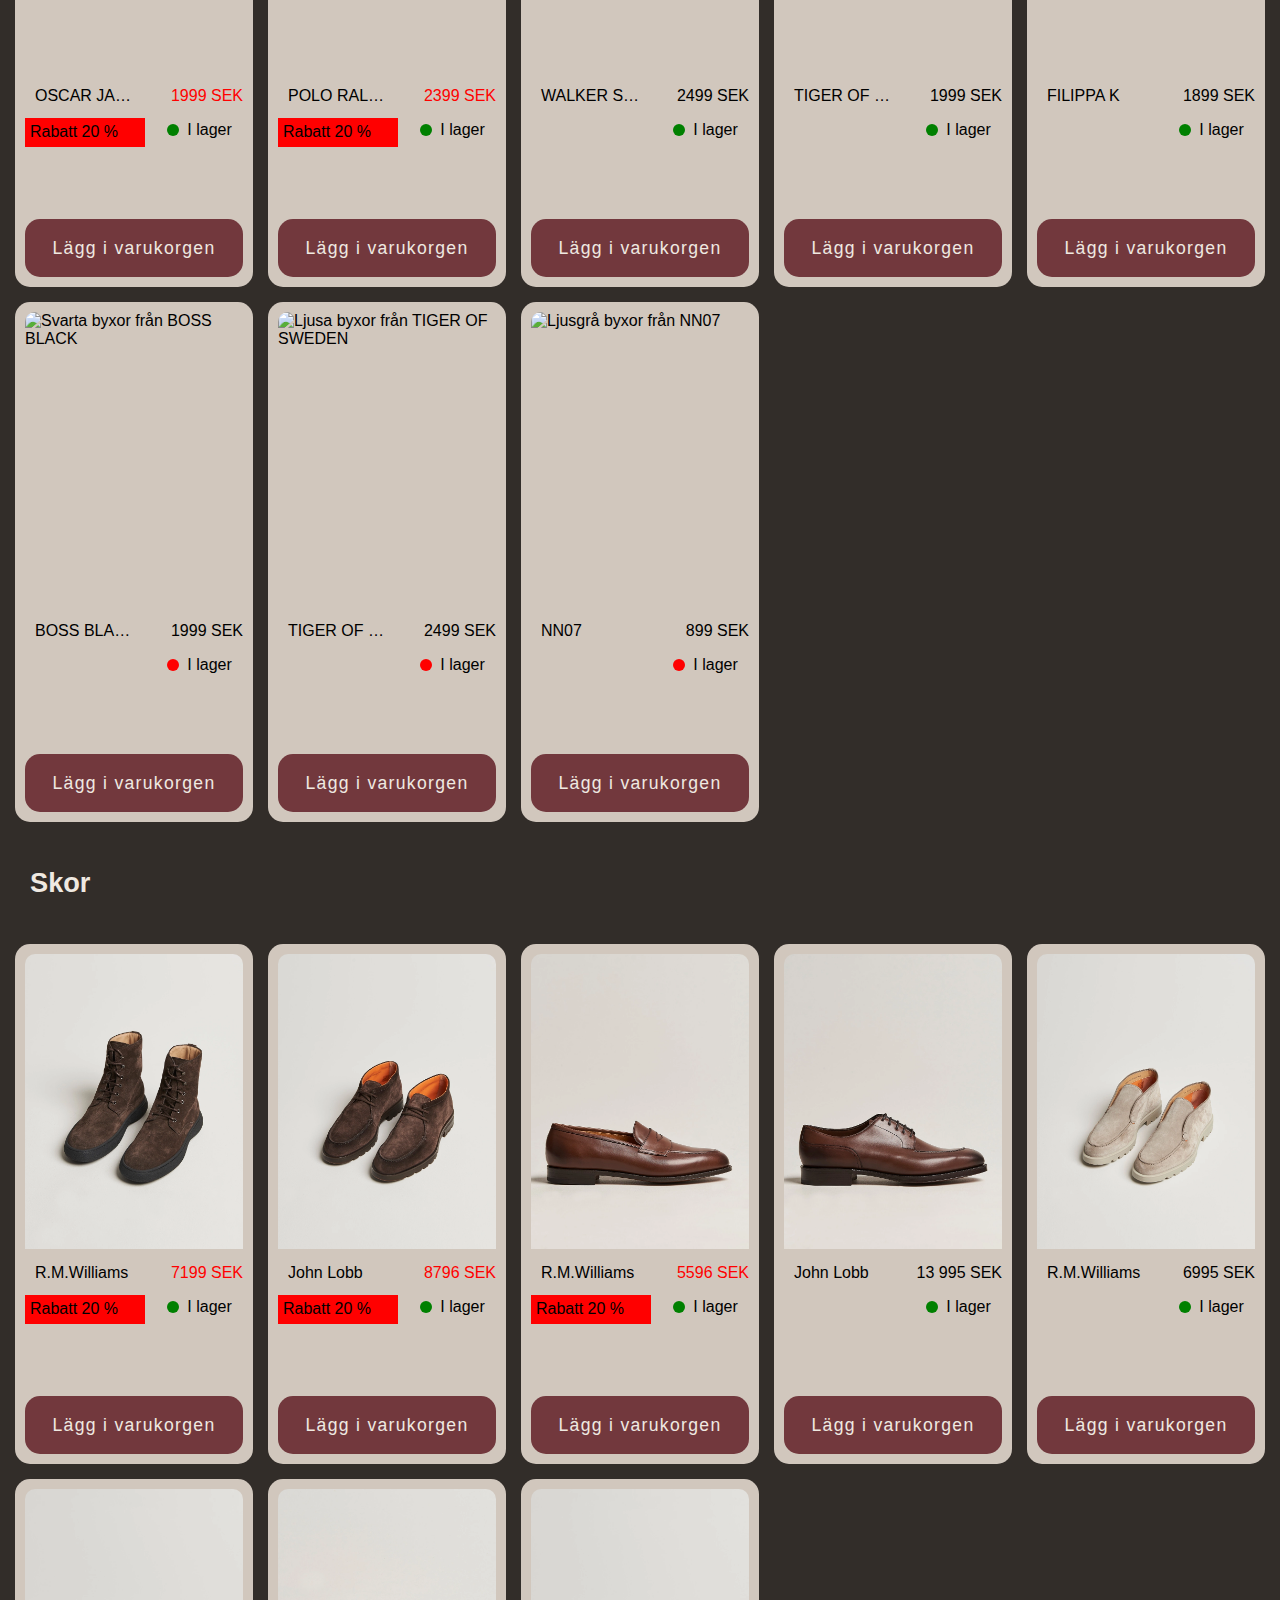
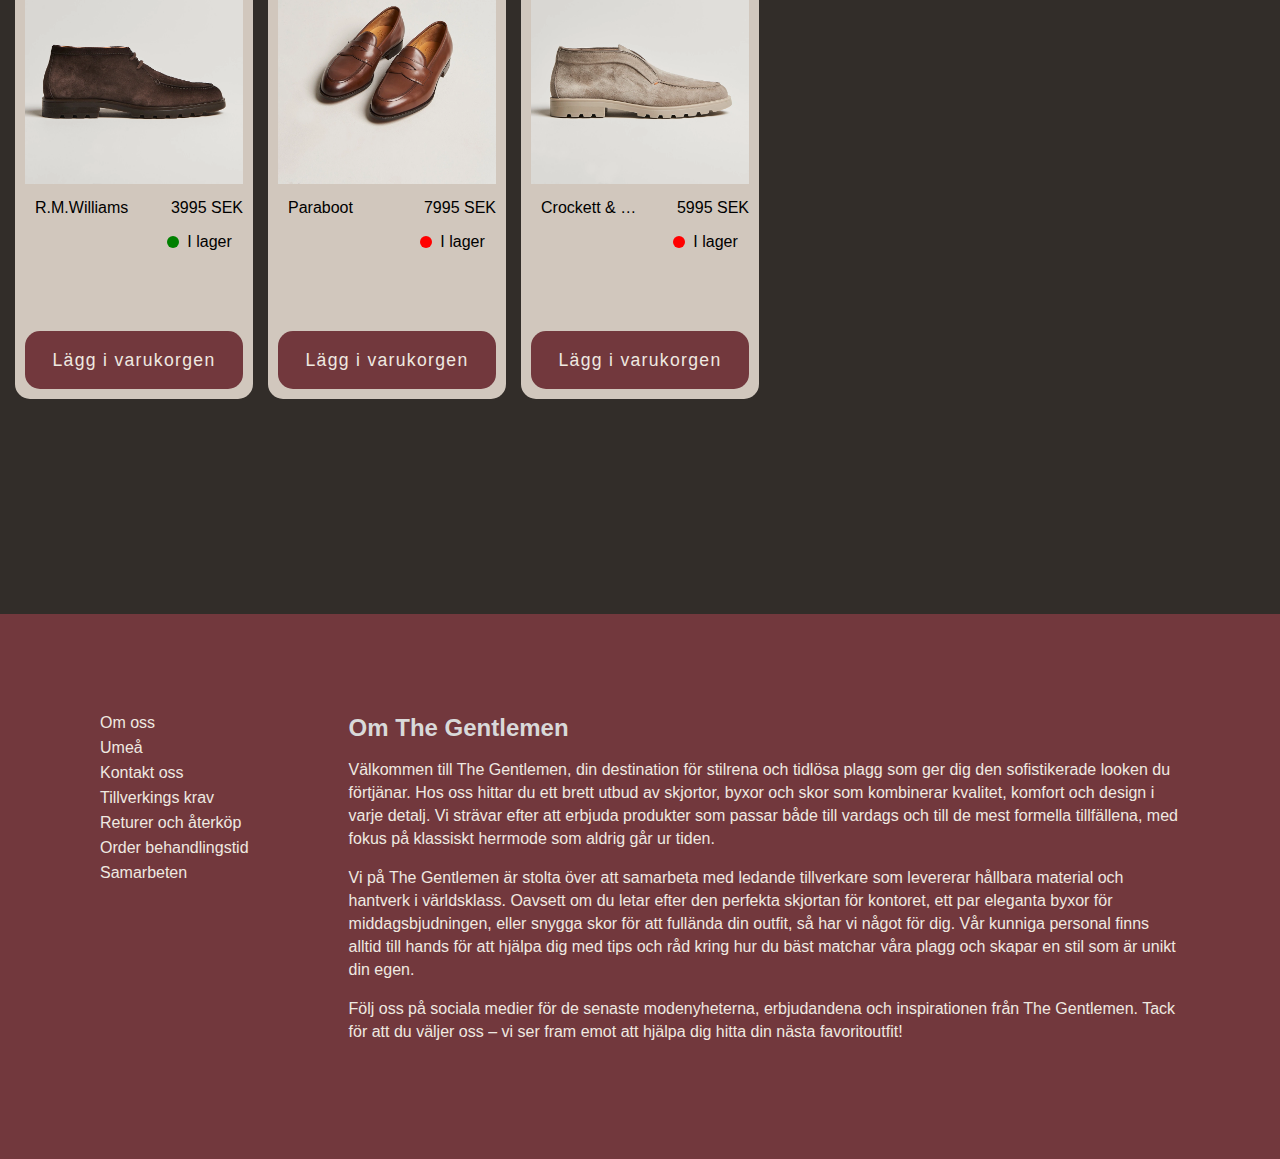
==== commit 453bfeea: "Merge done" ====
--- a/html/index.html
+++ b/html/index.html
@@ -1,434 +1,385 @@
-<!DOCTYPE html>
-<html lang="sv">
-  <head>
-    <meta charset="UTF-8" />
-    <meta name="viewport" content="width=device-width, initial-scale=1.0" />
-    <title>Gentlemen's choice</title>
-    <link rel="stylesheet" href="../css/styles.css" />
-  </head>
-  <body>
-    <header>
-      <h1>Gentlemen's choice</h1>
-      <input type="checkbox" id="menuToggle" />
-      <label for="menuToggle">☰ Menu</label>
-      <nav>
-        <label for="menuToggle">Close</label>
-        <ul>
-          <li><a href="#Shirts">Skjortor</a></li>
-          <li><a href="#Pants">Byxor</a></li>
-          <li><a href="#Shoes">Skor</a></li>
-          <li><a href="#">Önskelista</a></li>
-          <li><a href="#">Kundvagn</a></li>
-        </ul>
-      </nav>
-    </header>
-
-    <main>
-      <!-- <section class="manman">
-        <figure><img src="../res/imgskoMachoman.webp" alt=""></figure>
-        <figure><img src="../res/imgskor/macooman.webp" alt=""></figure>
-      </section> -->
-      
-      <!-- kod för alla sektioner -->
-      <section class="skjortor">
-        <!-- Oscar, Elias och Robin   -->
-        <h2>Skjortor</h2>
-        <div class="skjortor-wrapper">
-        <div class="product-card">
-          <!-- kod -->
-
-
-          <img src="../res/imgskjortor/skjorta1.webp" alt="skjorta1" />
-          <p class="brand">DRAKE'S</p>
-          <p class="price">2299 SEK</p>
-
-
-          <div class="inStock-container">
-            <div class="inStock-status inStock-status-red"></div>
-            <p class="product-inStock">I lager</p>
-          </div>
-
-           <p class="campanj">Rabatt 20 %</p>
-          <p class="desc">Det här är en sko tillverkad av barnarbetare i Venuzuela</p> 
-          <button class="addToCart-btn">Lägg i varukorgen</button>
-        </div>
-
-
-
-        <div class="product-card">
-          <!-- kod -->
-          <img src="../res/imgskjortor/skjorta2.webp" alt="skjorta2" />
-          <p class="brand">BARBOUR LIFESTYLE</p>
-          <p class="price campanj-price">1559 SEK</p>
-
-          <div class="inStock-container">
-            <div class="inStock-status inStock-status-green"></div>
-            <p class="product-inStock">I lager</p>
-          </div>
-
-
-          <p class="campanj">Rabatt 15% Rabatt 1325 SEK</p>
-          <p class="desc">Corduroy Overshirt Olive</p> 
-
-          <button class="addToCart-btn">Lägg i varukorgen</button>
-        </div>
-
-        <div class="product-card">
-          <!-- kod -->
-          <img src="../res/imgskjortor/skjorta3.webp" alt="skjorta3" />
-          <p class="brand">A DAY'S MARCH</p>
-          <p class="price">1699 SEK</p>
-
-          <div class="inStock-container">
-            <div class="inStock-status inStock-status-green"></div>
-            <p class="product-inStock">I lager</p>
-          </div>
-
-
-          <p class="campanj">Rabatt 5% Rabatt 1614 SEK</p>
-          <p class="desc">Original Wool Overshirt Navy</p> 
-
-          <button class="addToCart-btn">Lägg i varukorgen</button>
-        </div>
-
-        <div class="product-card">
-          <!-- kod -->
-          <img src="../res/imgskjortor/skjorta4.webp" alt="skjorta4" />
-          <p class="brand">A DAY'S MARCH</p>
-          <p class="price">1699 SEK</p>
-
-          <div class="inStock-container">
-            <div class="inStock-status inStock-status-red"></div>
-            <p class="product-inStock">I lager</p>
-          </div>
-
-
-          <!-- <p class="campanj">Rabatt 20 %</p>-->
-          <p class="desc">Original Wool Overshirt Light Taupe</p> 
-
-          <button class="addToCart-btn">Lägg i varukorgen</button>
-        </div>
-
-        <div class="product-card">
-          <!-- kod -->
-          <img src="../res/imgskjortor/skjorta5.webp" alt="skjorta5" />
-          <p class="brand">ORSLOW</p>
-          <p class="price">3199 SEK</p>
-
-          <div class="inStock-container">
-            <div class="inStock-status inStock-status-green"></div>
-            <p class="product-inStock">I lager</p>
-          </div>
-
-
-          <!-- <p class="campanj">Rabatt 20 %</p>-->
-          <p class="desc">Button Down Shirt One Wash</p> 
-
-          <button class="addToCart-btn">Lägg i varukorgen</button>
-        </div>
-
-        <div class="product-card">
-          <!-- kod -->
-          <img src="../res/imgskjortor/skjorta6.webp" alt="skjorta6" />
-          <p class="brand">STENSTRÖMS</p>
-          <p class="price">1799 SEK</p>
-
-          <div class="inStock-container">
-            <div class="inStock-status inStock-status-green"></div>
-            <p class="product-inStock">I lager</p>
-          </div>
-
-          <p class="campanj">Rabatt 5% Rabatt 1709 SEK</p>
-          <p class="desc">Slimline Double Pocket Denim Shirt Blue</p> 
-
-          <button class="addToCart-btn">Lägg i varukorgen</button>
-        </div>
-
-        <div class="product-card">
-          <!-- kod -->
-          <img src="../res/imgskjortor/skjorta7.webp" alt="skjorta7" />
-          <p class="brand">ASPESI</p>
-          <p class="price">3999 SEK</p>
-
-          <div class="inStock-container">
-            <div class="inStock-status inStock-status-red"></div>
-            <p class="product-inStock">I lager</p>
-          </div>
-
-
- 
-        <div class="product-card">
-          <!-- kod -->
-          <img src="../res/imgskjortor/skjorta8.webp" alt="skjorta8" />
-          <p class="brand">STONE ISLAND</p>
-          <p class="price">4899</p>
-
-          <div class="inStock-container">
-            <div class="inStock-status inStock-status-red"></div>
-            <p class="product-inStock">I lager</p>
-          </div>
-          <!-- <p class="campanj">Rabatt 20 %</p>-->
-          <p class="desc">Garment Dyed Corduroy Overshirt Black</p> 
-          <button class="addToCart-btn">Lägg i varukorgen</button>
-        </div>
-      </div>
-
-      </section>
-      <h1 class="byxor-header">Byxor</h1>
-      <section class="byxor" id="pants">
-        <!-- Tobias Andreas   -->
-
-        <div class="product-card">
-          <!-- kod -->
-          <img src="../res/imgbyxor/byxa1.webp" alt="Svarta byxor från OSCAR JACOBSON" />
-          <p class="brand">OSCAR JACOBSON</p>
-          <p class="price price-off">1999 SEK</p>
-
-          <div class="inStock-container">
-            <div class="inStock-status inStock-status-green"></div>
-            <p class="product-inStock">I lager</p>
-          </div>
-          <p class="campanj">Rabatt 20 %</p>
-          <p class="desc">Det här är en sko tillverkad av barnarbetare i Venuzuela</p> 
-          <button class="addToCart-btn">Lägg i varukorgen</button>
-        </div>
-        <div class="product-card">
-          <!-- kod -->
-          <img src="../res/imgbyxor/byxa2.webp" alt="Gråa byxor från POLO RALPH LAUREN" />
-          <p class="brand">POLO RALPH LAUREN</p>
-          <p class="price price-off">2399 SEK</p>
-
-          <div class="inStock-container">
-            <div class="inStock-status inStock-status-green"></div>
-            <p class="product-inStock">I lager</p>
-          </div>
-          <p class="campanj">20% Rabatt 2399 SEK</p>
-          <p class="desc">Det här är byxor som är fina</p>
-          <button class="addToCart-btn">Lägg i varukorgen</button>
-        </div>
-        <div class="product-card">
-          <!-- kod -->
-          <img src="../res/imgbyxor/byxa3.webp" alt="Gråa byxor från WALKER SLATER" />
-          <p class="brand">WALKER SLATER</p>
-          <p class="price">2499 SEK</p>
-
-          <div class="inStock-container">
-            <div class="inStock-status inStock-status-green"></div>
-            <p class="product-inStock">I lager</p>
-          </div>
-          <p class="desc">Det här är en sko tillverkad av barnarbetare i Venuzuela</p> 
-          <button class="addToCart-btn">Lägg i varukorgen</button>
-        </div>
-        <div class="product-card">
-          <!-- kod -->
-          <img src="../res/imgbyxor/byxa4.webp" alt="Marinblå byxor från TIGER OF SWEDEN" />
-          <p class="brand">TIGER OF SWEDEN</p>
-          <p class="price">1999 SEK</p>
-
-          <div class="inStock-container">
-            <div class="inStock-status inStock-status-green"></div>
-            <p class="product-inStock">I lager</p>
-          </div>
-          <p class="desc">Det här är en sko tillverkad av barnarbetare i Venuzuela</p> 
-          <button class="addToCart-btn">Lägg i varukorgen</button>
-        </div>
-        <div class="product-card">
-          <!-- kod -->
-          <img src="../res/imgbyxor/byxa5.webp" alt="Svarta byxor från FILIPPA K" />
-          <p class="brand">FILIPPA K</p>
-          <p class="price">1899 SEK</p>
-
-          <div class="inStock-container">
-            <div class="inStock-status inStock-status-red"></div>
-            <p class="product-inStock">I lager</p>
-          </div>
-          <p class="desc">Det här är en sko tillverkad av barnarbetare i Venuzuela</p> 
-          <button class="addToCart-btn">Lägg i varukorgen</button>
-        </div>
-        <div class="product-card">
-          <!-- kod -->
-          <img src="../res/imgbyxor/byxa6.webp" alt="Svarta byxor från BOSS BLACK" />
-          <p class="brand">BOSS BLACK</p>
-          <p class="price">1999 SEK</p>
-
-          <div class="inStock-container">
-            <div class="inStock-status inStock-status-red"></div>
-            <p class="product-inStock">I lager</p>
-          </div>
-          <p class="desc">Det här är en sko tillverkad av barnarbetare i Venuzuela</p> 
-          <button class="addToCart-btn">Lägg i varukorgen</button>
-        </div>
-        <div class="product-card">
-          <!-- kod -->
-          <img src="../res/imgbyxor/byxa7.webp" alt="Ljusa byxor från TIGER OF SWEDEN" />
-          <p class="brand">TIGER OF SWEDEN</p>
-          <p class="price">2499 SEK</p>
-
-          <div class="inStock-container">
-            <div class="inStock-status inStock-status-green"></div>
-            <p class="product-inStock">I lager</p>
-          </div>
-            <p class="desc">Det här är en sko tillverkad av barnarbetare i Venuzuela</p> 
-          <button class="addToCart-btn">Lägg i varukorgen</button>
-        </div>
-
-        <div class="product-card">
-          <!-- kod -->
-          <img src="../res/imgbyxor/byxa8.webp" alt="Ljusgrå byxor från NN07" />
-          <p class="brand">NN07</p>
-          <p class="price">899 SEK</p>
-
-          <div class="inStock-container">
-            <div class="inStock-status inStock-status-green"></div>
-            <p class="product-inStock">I lager</p>
-          </div>
-          
-          <p class="campanj">Rabatt 20 %</p>
-            <p class="desc">Det här är en sko tillverkad av barnarbetare i Venuzuela</p> 
-          <button class="addToCart-btn">Lägg i varukorgen</button>
-        </div>
-      </section>
-
-      <!-- Sebbe o Frank  -->
-      <h1 class="byxor-header">Skor</h1>
-      
-      <section class="skor" id="Shoes">
-        <div class="product-card">
-          <!-- kod -->
-          <img src="../res/imgskor/27688111r_3 (1).webp" alt="placeholder" />
-          <p class="brand">R.M.Williams</p>
-          <p class="price price-off">7199 SEK</p>
-
-          <div class="inStock-container">
-            <div class="inStock-status inStock-status-green"></div>
-            <p class="product-inStock">I lager</p>
-          </div>
-          <p class="campanj">Rabatt 20 %</p>
-          <p class="desc">Det här är en sko tillverkad av barnarbetare i Venuzuela</p> 
-          <button class="addToCart-btn">Lägg i varukorgen</button>
-        </div>
-
-        <div class="product-card">
-          <!-- kod -->
-          <img src="../res/imgskor/sko1_1.webp" alt="placeholder" />
-          <p class="brand">John Lobb</p>
-          <p class="price price-off">8796 SEK</p>
-
-          <div class="inStock-container">
-            <div class="inStock-status inStock-status-green"></div>
-            <p class="product-inStock">I lager</p>
-          </div>
-          <p class="campanj">Rabatt 20 %</p>
-          <p class="desc">Det här är en sko tillverkad av barnarbetare i Venuzuela</p> 
-          <button class="addToCart-btn">Lägg i varukorgen</button>
-        </div>
-      
-        <div class="product-card">
-          <!-- kod -->
-          <img src="../res/imgskor/sko5_3.webp" alt="placeholder" />
-          <p class="brand">R.M.Williams</p>
-          <p class="price price-off">5596 SEK</p>
-
-          <div class="inStock-container">
-            <div class="inStock-status inStock-status-green"></div>
-            <p class="product-inStock">I lager</p>
-          </div>
-          <p class="campanj">Rabatt 20 %</p>
-          <p class="desc">Det här är en sko tillverkad av barnarbetare i Venuzuela</p> 
-          <button class="addToCart-btn">Lägg i varukorgen</button>
-        </div>
-        <div class="product-card">
-          <!-- kod -->
-          <img src="../res/imgskor/sko3_1.webp" alt="placeholder" />
-          <p class="brand">John Lobb</p>
-          <p class="price">13 995 SEK</p>
-
-          <div class="inStock-container">
-            <div class="inStock-status inStock-status-green"></div>
-            <p class="product-inStock">I lager</p>
-          </div>
-          <p class="desc">Det här är en sko tillverkad av barnarbetare i Venuzuela</p> 
-          <button class="addToCart-btn">Lägg i varukorgen</button>
-        </div>
-        <div class="product-card">
-          <!-- kod -->
-          <img src="../res/imgskor/sko6_3.webp" alt="placeholder" />
-          <p class="brand">R.M.Williams</p>
-          <p class="price">6995 SEK</p>
-
-          <div class="inStock-container">
-            <div class="inStock-status inStock-status-green"></div>
-            <p class="product-inStock">I lager</p>
-          </div>
-          <p class="desc">Det här är en sko tillverkad av barnarbetare i Venuzuela</p> 
-          <button class="addToCart-btn">Lägg i varukorgen</button>
-        </div>
-        <div class="product-card">
-          <!-- kod -->
-          <img src="../res/imgskor/sko52_1.webp" alt="placeholder" />
-          <p class="brand">R.M.Williams</p>
-          <p class="price">3995 SEK</p>
-
-          <div class="inStock-container">
-            <div class="inStock-status inStock-status-green"></div>
-            <p class="product-inStock">I lager</p>
-          </div>
-          <p class="desc">Det här är en sko tillverkad av barnarbetare i Venuzuela</p> 
-          <button class="addToCart-btn">Lägg i varukorgen</button>
-        </div>
-        <div class="product-card">
-          <!-- kod -->
-          <img src="../res/imgskor/sko32_3.webp" alt="placeholder" />
-          <p class="brand">Paraboot</p>
-          <p class="price">7995 SEK</p>
-
-          <div class="inStock-container">
-            <div class="inStock-status inStock-status-red"></div>
-            <p class="product-inStock">I lager</p>
-          </div>
-          <p class="desc">Det här är en sko tillverkad av barnarbetare i Venuzuela</p> 
-          <button class="addToCart-btn">Lägg i varukorgen</button>
-        </div>
-
-
-        <div class="product-card">
-          <!-- kod -->
-          <img src="../res/imgskor/sko62_1.webp" alt="placeholder" />
-          <p class="brand">Crockett & Jones</p>
-          <p class="price">5995 SEK</p>
-
-          <div class="inStock-container">
-            <div class="inStock-status inStock-status-red"></div>
-            <p class="product-inStock">I lager</p>
-          </div>
-          <p class="desc">Det här är en sko tillverkad av barnarbetare i Venuzuela</p>
-          <button class="addToCart-btn">Lägg i varukorgen</button>
-        </div>
-      </section>
-    </main>
-
-    <footer>
-      <div class="footer-wrapper">
-        <section class="footer-section-links">
-          <ul>
-            <li><a href="#">Om oss</a></li>
-            <li><a href="#">Umeå</a></li>
-            <li><a href="#">Kontakt oss</a></li>
-            <li><a href="#">Tillverkings krav</a></li>
-            <li><a href="#">Returer och återköp</a></li>
-            <li><a href="#">Order behandlingstid</a></li>
-            <li><a href="#">Samarbeten</a></li>
-          </ul>
-        </section>
-        <section class="footer-section-text">
-          <article>
-            <h2 class="footer-heading">Om The Gentlemen</h2>
-            <p>Välkommen till The Gentlemen, din destination för stilrena och tidlösa plagg som ger dig den sofistikerade looken du förtjänar. Hos oss hittar du ett brett utbud av skjortor, byxor och skor som kombinerar kvalitet, komfort och design i varje detalj. Vi strävar efter att erbjuda produkter som passar både till vardags och till de mest formella tillfällena, med fokus på klassiskt herrmode som aldrig går ur tiden.</p>
-            <p>Vi på The Gentlemen är stolta över att samarbeta med ledande tillverkare som levererar hållbara material och hantverk i världsklass. Oavsett om du letar efter den perfekta skjortan för kontoret, ett par eleganta byxor för middagsbjudningen, eller snygga skor för att fullända din outfit, så har vi något för dig. Vår kunniga personal finns alltid till hands för att hjälpa dig med tips och råd kring hur du bäst matchar våra plagg och skapar en stil som är unikt din egen.</p>
-            <p>Följ oss på sociala medier för de senaste modenyheterna, erbjudandena och inspirationen från The Gentlemen. Tack för att du väljer oss – vi ser fram emot att hjälpa dig hitta din nästa favoritoutfit!</p>
-          </article>
-        </section>
-      </div>
-    </footer>
-  </body>
-</html>
+<!DOCTYPE html>
+<html lang="sv">
+  <head>
+    <meta charset="UTF-8" />
+    <meta name="viewport" content="width=device-width, initial-scale=1.0" />
+    <title>The gentlemans choice</title>
+    <link rel="stylesheet" href="../css/styles.css" />
+  </head>
+  <body>
+    <header>
+      <h1>The gentlemens choice</h1>
+      <input type="checkbox" id="menuToggle" />
+      <label for="menuToggle">☰ Menu</label>
+      <nav>
+        <label for="menuToggle">Close</label>
+        <ul>
+          <li><a href="#skjortor">Skjortor</a></li>
+          <li><a href="#byxor">Byxor</a></li>
+          <li><a href="#skor">Skor</a></li>
+          <li><a href="#">Önskelista</a></li>
+          <li><a href="#">Contact</a></li>
+          <li><a href="#">Kundvagn</a></li>
+        </ul>
+      </nav>
+    </header>
+
+    <main>
+      <!-- kod för alla sektioner -->
+      <h2 class="section-header">Skjortor</h2>
+      <section class="skjortor" id="skjortor">
+        <!-- Oscar, Elias och Robin   -->
+        <div class="product-card">
+          <!-- kod -->
+          <img src="../res/imgskjortor/skjorta1.webp" alt="skjorta1" />
+          <p class="brand">DRAKE'S</p>
+          <p class="price price-off">1894 SEK</p>
+
+          <div class="inStock-container">
+            <div class="inStock-status inStock-status-green"></div>
+            <p class="product-inStock">I lager</p>
+          </div>
+          <p class="campanj">Rabatt 15%</p>
+          <p class="desc">Striped Down Oxford shirt blue</p>
+          <button class="addToCart-btn">Lägg i varukorgen</button>
+        </div>
+
+        <div class="product-card">
+          <!-- kod -->
+          <img src="../res/imgskjortor/skjorta2.webp" alt="skjorta2" />
+          <p class="brand">BARBOUR LIFESTYLE</p>
+          <p class="price price-off">1325 SEK</p>
+
+          <div class="inStock-container">
+            <div class="inStock-status inStock-status-green"></div>
+            <p class="product-inStock">I lager</p>
+          </div>
+          <p class="campanj">Rabatt 15%</p>
+          <p class="desc">Corduroy Overshirt Olive</p>
+          <button class="addToCart-btn">Lägg i varukorgen</button>
+        </div>
+
+        <div class="product-card">
+          <!-- kod -->
+          <img src="../res/imgskjortor/skjorta3.webp" alt="skjorta3" />
+          <p class="brand">A DAY'S MARCH</p>
+          <p class="price price-off">1444 SEK</p>
+
+          <div class="inStock-container">
+            <div class="inStock-status inStock-status-green"></div>
+            <p class="product-inStock">I lager</p>
+          </div>
+          <p class="campanj">Rabatt 15%</p>
+          <p class="desc">Original Wool Overshirt Navy</p>
+          <button class="addToCart-btn">Lägg i varukorgen</button>
+        </div>
+
+        <div class="product-card">
+          <!-- kod -->
+          <img src="../res/imgskjortor/skjorta4.webp" alt="skjorta4" />
+          <p class="brand">A DAY'S MARCH</p>
+          <p class="price price-off">1444 SEK</p>
+
+          <div class="inStock-container">
+            <div class="inStock-status inStock-status-green"></div>
+            <p class="product-inStock">I lager</p>
+          </div>
+          <p class="campanj">Rabatt 15%</p>
+          <p class="desc">Original Wool Overshirt Light Taupe</p>
+          <button class="addToCart-btn">Lägg i varukorgen</button>
+        </div>
+
+        <div class="product-card">
+          <!-- kod -->
+          <img src="../res/imgskjortor/skjorta5.webp" alt="skjorta5" />
+          <p class="brand">ORSLOW</p>
+          <p class="price">3199 SEK</p>
+
+          <div class="inStock-container">
+            <div class="inStock-status inStock-status-green"></div>
+            <p class="product-inStock">I lager</p>
+          </div>
+          <p class="desc">Button Down Shirt One Wash</p>
+          <button class="addToCart-btn">Lägg i varukorgen</button>
+        </div>
+
+        <div class="product-card">
+          <!-- kod -->
+          <img src="../res/imgskjortor/skjorta6.webp" alt="skjorta6" />
+          <p class="brand">STENSTRÖMS</p>
+          <p class="price">1799 SEK</p>
+
+          <div class="inStock-container">
+            <div class="inStock-status inStock-status-green"></div>
+            <p class="product-inStock">I lager</p>
+          </div>
+          <p class="desc">Slimline Double Pocket Denim Shirt Blue</p>
+          <button class="addToCart-btn">Lägg i varukorgen</button>
+        </div>
+
+        <div class="product-card">
+          <!-- kod -->
+          <img src="../res/imgskjortor/skjorta7.webp" alt="skjorta7" />
+          <p class="brand">ASPESI</p>
+          <p class="price">3999 SEK</p>
+
+          <div class="inStock-container">
+            <div class="inStock-status inStock-status-red"></div>
+            <p class="product-inStock">I lager</p>
+          </div>
+          <p class="desc">Cutton Utility Shirt Green</p>
+          <button class="addToCart-btn">Lägg i varukorgen</button>
+        </div>
+
+        <div class="product-card">
+          <!-- kod -->
+          <img src="../res/imgskjortor/skjorta8.webp" alt="skjorta8" />
+          <p class="brand">STONE ISLAND</p>
+          <p class="price">4899 SEK</p>
+
+          <div class="inStock-container">
+            <div class="inStock-status inStock-status-red"></div>
+            <p class="product-inStock">I lager</p>
+          </div>
+          <p class="desc">Garment Dyed Corduroy Overshirt Black</p>
+          <button class="addToCart-btn">Lägg i varukorgen</button>
+        </div>
+      </section>
+
+      <h2 class="section-header">Byxor</h2>
+      <section class="byxor" id="byxor">
+        <!-- Tobias Andreas   -->
+        <div class="product-card">
+          <img src="../res/imgbyxor/byxa1.webp" alt="Svarta byxor från OSCAR JACOBSON" />
+          <p class="brand">OSCAR JACOBSON</p>
+          <p class="price price-off">1999 SEK</p>
+          <div class="inStock-container">
+            <div class="inStock-status inStock-status-green"></div>
+            <p class="product-inStock">I lager</p>
+          </div>
+          <p class="campanj">Rabatt 20 %</p>
+          <!-- <p class="desc"></p> -->
+          <button class="addToCart-btn">Lägg i varukorgen</button>
+        </div>
+
+        <div class="product-card">
+          <img src="../res/imgbyxor/byxa2.webp" alt="Gråa byxor från POLO RALPH LAUREN" />
+          <p class="brand">POLO RALPH LAUREN</p>
+          <p class="price price-off">2399 SEK</p>
+          <div class="inStock-container">
+            <div class="inStock-status inStock-status-green"></div>
+            <p class="product-inStock">I lager</p>
+          </div>
+          <p class="campanj">Rabatt 20 %</p>
+          <!-- <p class="desc"></p> -->
+          <button class="addToCart-btn">Lägg i varukorgen</button>
+        </div>
+
+        <div class="product-card">
+          <img src="../res/imgbyxor/byxa3.webp" alt="Gråa byxor från WALKER SLATER" />
+          <p class="brand">WALKER SLATER</p>
+          <p class="price">2499 SEK</p>
+          <div class="inStock-container">
+            <div class="inStock-status inStock-status-green"></div>
+            <p class="product-inStock">I lager</p>
+          </div>
+          <!-- <p class="desc"></p> -->
+          <button class="addToCart-btn">Lägg i varukorgen</button>
+        </div>
+
+        <div class="product-card">
+          <img src="../res/imgbyxor/byxa4.webp" alt="Marinblå byxor från TIGER OF SWEDEN" />
+          <p class="brand">TIGER OF SWEDEN</p>
+          <p class="price">1999 SEK</p>
+          <div class="inStock-container">
+            <div class="inStock-status inStock-status-green"></div>
+            <p class="product-inStock">I lager</p>
+          </div>
+          <!-- <p class="desc"></p> -->
+          <button class="addToCart-btn">Lägg i varukorgen</button>
+        </div>
+
+        <div class="product-card">
+          <img src="../res/imgbyxor/byxa5.webp" alt="Svarta byxor från FILIPPA K" />
+          <p class="brand">FILIPPA K</p>
+          <p class="price">1899 SEK</p>
+          <div class="inStock-container">
+            <div class="inStock-status inStock-status-green"></div>
+            <p class="product-inStock">I lager</p>
+          </div>
+          <!-- <p class="desc"></p> -->
+          <button class="addToCart-btn">Lägg i varukorgen</button>
+        </div>
+
+        <div class="product-card">
+          <img src="../res/imgbyxor/byxa6.webp" alt="Svarta byxor från BOSS BLACK" />
+          <p class="brand">BOSS BLACK</p>
+          <p class="price">1999 SEK</p>
+          <div class="inStock-container">
+            <div class="inStock-status inStock-status-red"></div>
+            <p class="product-inStock">I lager</p>
+          </div>
+          <!-- <p class="desc"></p> -->
+          <button class="addToCart-btn">Lägg i varukorgen</button>
+        </div>
+
+        <div class="product-card">
+          <img src="../res/imgbyxor/byxa7.webp" alt="Ljusa byxor från TIGER OF SWEDEN" />
+          <p class="brand">TIGER OF SWEDEN</p>
+          <p class="price">2499 SEK</p>
+          <div class="inStock-container">
+            <div class="inStock-status inStock-status-red"></div>
+            <p class="product-inStock">I lager</p>
+          </div>
+          <!-- <p class="desc"></p> -->
+          <button class="addToCart-btn">Lägg i varukorgen</button>
+        </div>
+
+        <div class="product-card">
+          <img src="../res/imgbyxor/byxa8.webp" alt="Ljusgrå byxor från NN07" />
+          <p class="brand">NN07</p>
+          <p class="price">899 SEK</p>
+          <div class="inStock-container">
+            <div class="inStock-status inStock-status-red"></div>
+            <p class="product-inStock">I lager</p>
+          </div>
+          <!-- <p class="desc"></p> -->
+          <button class="addToCart-btn">Lägg i varukorgen</button>
+        </div>
+      </section>
+
+      <!-- Sebbe o Frank  -->
+      <h2 class="section-header">Skor</h2>
+      <section class="skor" id="skor">
+        <div class="product-card">
+          <img src="../res/imgskor/sko1.webp" alt="placeholder" />
+          <p class="brand">R.M.Williams</p>
+          <p class="price price-off">7199 SEK</p>
+
+          <div class="inStock-container">
+            <div class="inStock-status inStock-status-green"></div>
+            <p class="product-inStock">I lager</p>
+          </div>
+          <p class="campanj">Rabatt 20 %</p>
+          <!-- <p class="desc"></p> -->
+          <button class="addToCart-btn">Lägg i varukorgen</button>
+        </div>
+
+        <div class="product-card">
+          <img src="../res/imgskor/sko2.webp" alt="placeholder" />
+          <p class="brand">John Lobb</p>
+          <p class="price price-off">8796 SEK</p>
+
+          <div class="inStock-container">
+            <div class="inStock-status inStock-status-green"></div>
+            <p class="product-inStock">I lager</p>
+          </div>
+          <p class="campanj">Rabatt 20 %</p>
+          <!-- <p class="desc"></p> -->
+          <button class="addToCart-btn">Lägg i varukorgen</button>
+        </div>
+
+        <div class="product-card">
+          <img src="../res/imgskor/sko3.webp" alt="placeholder" />
+          <p class="brand">R.M.Williams</p>
+          <p class="price price-off">5596 SEK</p>
+
+          <div class="inStock-container">
+            <div class="inStock-status inStock-status-green"></div>
+            <p class="product-inStock">I lager</p>
+          </div>
+          <p class="campanj">Rabatt 20 %</p>
+          <!-- <p class="desc"></p> -->
+          <button class="addToCart-btn">Lägg i varukorgen</button>
+        </div>
+
+        <div class="product-card">
+          <img src="../res/imgskor/sko4.webp" alt="placeholder" />
+          <p class="brand">John Lobb</p>
+          <p class="price">13 995 SEK</p>
+
+          <div class="inStock-container">
+            <div class="inStock-status inStock-status-green"></div>
+            <p class="product-inStock">I lager</p>
+          </div>
+          <!-- <p class="desc"></p> -->
+          <button class="addToCart-btn">Lägg i varukorgen</button>
+        </div>
+
+        <div class="product-card">
+          <img src="../res/imgskor/sko5.webp" alt="placeholder" />
+          <p class="brand">R.M.Williams</p>
+          <p class="price">6995 SEK</p>
+
+          <div class="inStock-container">
+            <div class="inStock-status inStock-status-green"></div>
+            <p class="product-inStock">I lager</p>
+          </div>
+          <!-- <p class="desc"></p> -->
+          <button class="addToCart-btn">Lägg i varukorgen</button>
+        </div>
+        <div class="product-card">
+          <img src="../res/imgskor/sko6.webp" alt="placeholder" />
+          <p class="brand">R.M.Williams</p>
+          <p class="price">3995 SEK</p>
+
+          <div class="inStock-container">
+            <div class="inStock-status inStock-status-green"></div>
+            <p class="product-inStock">I lager</p>
+          </div>
+          <!-- <p class="desc"></p> -->
+          <button class="addToCart-btn">Lägg i varukorgen</button>
+        </div>
+        <div class="product-card">
+          <img src="../res/imgskor/sko7.webp" alt="placeholder" />
+          <p class="brand">Paraboot</p>
+          <p class="price">7995 SEK</p>
+
+          <div class="inStock-container">
+            <div class="inStock-status inStock-status-red"></div>
+            <p class="product-inStock">I lager</p>
+          </div>
+          <!-- <p class="desc"></p> -->
+          <button class="addToCart-btn">Lägg i varukorgen</button>
+        </div>
+
+        <div class="product-card">
+          <img src="../res/imgskor/sko8.webp" alt="placeholder" />
+          <p class="brand">Crockett & Jones</p>
+          <p class="price">5995 SEK</p>
+
+          <div class="inStock-container">
+            <div class="inStock-status inStock-status-red"></div>
+            <p class="product-inStock">I lager</p>
+          </div>
+          <!-- <p class="desc"></p> -->
+          <button class="addToCart-btn">Lägg i varukorgen</button>
+        </div>
+      </section>
+    </main>
+
+    <footer>
+      <div class="footer-wrapper">
+        <section class="footer-section-links">
+          <ul>
+            <li><a href="#">Om oss</a></li>
+            <li><a href="#">Umeå</a></li>
+            <li><a href="#">Kontakt oss</a></li>
+            <li><a href="#">Tillverkings krav</a></li>
+            <li><a href="#">Returer och återköp</a></li>
+            <li><a href="#">Order behandlingstid</a></li>
+            <li><a href="#">Samarbeten</a></li>
+          </ul>
+        </section>
+        <section class="footer-section-text">
+          <article>
+            <h2 class="footer-heading">Om The Gentlemen</h2>
+            <p>Välkommen till The Gentlemen, din destination för stilrena och tidlösa plagg som ger dig den sofistikerade looken du förtjänar. Hos oss hittar du ett brett utbud av skjortor, byxor och skor som kombinerar kvalitet, komfort och design i varje detalj. Vi strävar efter att erbjuda produkter som passar både till vardags och till de mest formella tillfällena, med fokus på klassiskt herrmode som aldrig går ur tiden.</p>
+            <p>Vi på The Gentlemen är stolta över att samarbeta med ledande tillverkare som levererar hållbara material och hantverk i världsklass. Oavsett om du letar efter den perfekta skjortan för kontoret, ett par eleganta byxor för middagsbjudningen, eller snygga skor för att fullända din outfit, så har vi något för dig. Vår kunniga personal finns alltid till hands för att hjälpa dig med tips och råd kring hur du bäst matchar våra plagg och skapar en stil som är unikt din egen.</p>
+            <p>Följ oss på sociala medier för de senaste modenyheterna, erbjudandena och inspirationen från The Gentlemen. Tack för att du väljer oss – vi ser fram emot att hjälpa dig hitta din nästa favoritoutfit!</p>
+          </article>
+        </section>
+      </div>
+    </footer>
+  </body>
+</html>
--- a/css/styles.css
+++ b/css/styles.css
@@ -1,428 +1,337 @@
-:root {
-  --bg-color: #322d29;
-  --foreground-color: #72383d;
-  --section-color: #ac9c8d;
-  --card-color: #d1c7bd;
-  --header-color: #d9d9d9;
-  --text-color: #efe9e1;
-}
-
-@font-face {
-  font-family: "Rye";
-  src: url("../fonts/rye.otf") format("opentype");
-  font-weight: normal;
-  font-style: normal;
-}
-
-/*Hide scollbar*/
-::-webkit-scrollbar {
-  display: none;
-}
-
-body {
-  font-family: "Rye", sans-serif; /* Fallback to sans-serif if font fails to load */
-  padding: 0;
-  margin: 0;
-  background-color: var(--bg-color);
-}
-
-/*Css för produkt kort, alla var delaktig i att göra kortet*/
-
-/* .skjortor-wrapper{
-  width: 100vw;
-  background-color: red;
-} */
-
-.product-card {
-  display: grid;
-  grid-template-columns: repeat(2, 1fr);
-  grid-template-rows: repeat(100,1fr);
-  background-color: var(--card-color);
-  padding: 10px;
-  border-radius: 15px;
-
-  height: 500px;
-  
-
-
-  /* box-shadow: 5px 5px 5px 0px rgba(0, 0, 0, 0.05); */
-
-  img {
-    /* max-width: 100%; */
-    width: 100%;
-
-    height: 100%;
-    /* min-height: 300px; */
-    grid-column: 1/3;
-    grid-row: 1/60;
-
-    object-fit: cover;
-    border-top-right-radius: 10px;
-    border-top-left-radius: 10px;
-    /* position: relative; */
-  }
-
-  /* img::before{
-    content: "";
-    position: absolute;
-    bottom: 0;
-    left: 0;
-    width: 100px;
-    height: 100px;
-    z-index: 100;
-    background: rgb(2,0,36);
-background: linear-gradient(0deg, rgba(2,0,36,1) 0%, rgba(0,0,0,1) 35%);
-  } */
-
-  .brand {
-    grid-row: 61/68;
-    grid-column: 1;
-    margin: 0;
-    padding: 10px;
-    white-space: nowrap;
-
-    overflow: hidden;
-    text-overflow: ellipsis;
-    min-width: 100px;
-
-
-  }
-
-  .price {
-    grid-row: 61/68;
-    grid-column: 2;
-    margin: 0;
-    text-align: right;
-    padding: 10px;
-    white-space: nowrap;
-  }
-
-  .campanj-price{
-    text-decoration:line-through;
-  }
-
-  .price-off{
-    color: red;
-  }
-
-  .inStock-container {
-    display: flex;
-    align-items: center;
-    justify-content: end;
-    padding-right: 0.7rem;
-    gap: 0.5rem;
-    grid-row: 69/74;
-    grid-column: 2;
-  }
-
-  .product-inStock {
-    margin: 0;
-    text-align: right;
-  }
-  .inStock-status {
-    height: 0.75rem;
-    width: 0.75rem;
-    border-radius: 999rem;
-  }
-  .inStock-status-green {
-    background-color: green;
-  }
-  .inStock-status-red {
-    background-color: red;
-  }
-  .campanj {
-
-    padding: 5px 5px 0px 5px;
-    margin-bottom: 0;
-    background-color: red;
-    grid-row: 66/75;
-    grid-column: 1;
-  }
-  .desc {
-    padding: 10px;
-    grid-row: 74/80;
-
-    grid-column: 1/3;
-    /* white-space:nowrap; */
-  }
-  .addToCart-btn {
-    margin-top: 2rem;
-    font-family: "Rye", sans-serif;
-    font-size: 1.1rem;
-    letter-spacing: 1.3px;
-    grid-column: 1/3;
-    grid-row: 83/101;
-    padding: 10px 20px;
-    border-radius: 15px;
-    border: 0;
-    color: var(--text-color);
-    background-color: var(--foreground-color);
-
-    &:hover {
-      color: var(--foreground-color);
-      background-color: var(--text-color);
-      transition: ease-in-out 0.5s;
-    }
-  }
-
-
-h1 {
-  font-size: inherit;
-  line-height: inherit;
-  margin: 0;
-}
-
-header {
-  background-color: var(--foreground-color);
-  /* height: 10rem; */
-  align-items: center;
-  display: flex;
-  justify-content: space-between;
-  padding: 1rem;
-  font-size: 1.2rem;
-  line-height: 1.6;
-}
-
-header nav {
-  background-color: var(--bg-color);
-  color: var(--text-color);
-  height: 100vh;
-  left: -100vw; /* width of the menu */
-  position: absolute;
-  text-align: right;
-  top: 0;
-  width: 100vw;
-}
-
-nav ul {
-  list-style: none;
-  margin: 0;
-  padding: 0;
-  text-align: center;
-}
-
-nav ul a:link,
-nav ul a:visited,
-nav ul a:hover,
-nav ul a:active {
-  color: var(--text-color);
-}
-
-nav label {
-  line-height: 3;
-  margin-right: 1rem;
-}
-
-nav a:hover {
-  color:red;
-}
-
-#menuToggle {
-  display: none;
-}
-
-#menuToggle:checked + label + nav {
-  left: 0;
-  transition: 0.3s;
-}
-
-
-.skjortor, .skor, .byxor {
-  display: grid;
-  grid-template-columns: repeat(auto-fit, minmax(200px, 1fr));
-  gap: 15px;
-  padding: 15px;
-}
-
-
-.skjortor-wrapper {
-  display: grid;
-  justify-items: center;
-  gap: 10px;
-  padding: 10px;
-}
-.skjortor h2{
-  text-align: center;
-  color: var(--header-color);
-}
-@media (min-width: 400px) {
-  .skjortor-wrapper,
-  .byxor,
-  .skor {
-    grid-template-columns: repeat(2, 1fr);
-  }
-}
-
-@media (min-width: 768px) {
-  .skjortor-wrapper,
-  .byxor,
-  .skor {
-    grid-template-columns: repeat(3, 1fr);
-  }
-}
-
-@media (min-width: 1024px) {
-  .skjortor-wrapper,
-  .byxor,
-  .skor {
-    grid-template-columns: repeat(4, 1fr);
-  }
-}
-
-@media (min-width: 1440px) {
-  .skjortor-wrapper,
-  .byxor,
-  .skor {
-    grid-template-columns: repeat(6, 1fr);
-  }
-}
-
-@media (min-width: 1920px) {
-  .skjortor-wrapper,
-  .byxor,
-  .skor {
-    grid-template-columns: repeat(6, 1fr);
-  }
-}
-
-.byxor {
-  display: grid;
-  justify-content: center;
-  gap: 0.5rem;
-}
-
-.byxor-header {
-  color: var(--text-color);
-  font-size: 2rem;
-  padding: 50px;
-}
-footer {
-  padding: 100px;
-  position: relative;
-  background-color: var(--foreground-color);
-  margin-top: 200px;
-}
-
-footer::before {
-  content: "";
-  position: absolute;
-  top: -200px;
-  left: 0;
-  width: 100%;
-  height: 200px;
-  z-index: 100;
-  background: url("../res/footersurf.svg");
-  background-position: center;
-  background-size: cover;
-}
-
-.footer-wrapper {
-  display: grid;
-  gap: 50px;
-}
-
-.footer-section-links ul {
-  display: grid;
-  grid-template-columns: repeat(3,1fr);
-  row-gap: 7px;
-  column-gap: 20px;
-  list-style: none;
-  padding: 0;
-  margin: 0;
-  padding: 10px;
-  border: 1px solid var(--header-color);
-}
-.footer-section-links ul li {
-  margin: 0;
-}
-.footer-section-links ul li a {
-  margin: 0;
-  white-space: nowrap;
-  text-decoration: none;
-  color: var(--text-color);
-  display: inline-block;
-  transition: all 0.3s ease;
-  position: relative;
-}
-
-.footer-section-links ul li a:hover {
-  transform: scale(1.02);
-}
-
-.footer-section-links ul li a::before {
-  content: "";
-  position: absolute;
-  bottom: -2px;
-  right: 0;
-  width: 0;
-  height: 1px;
-  background-color: var(--header-color);
-  transition: width 0.5s ease;
-}
-
-.footer-section-links ul li a:hover::before {
-  width: 100%;
-}
-
-.footer-section-text {
-  max-width: 900px;
-}
-
-.footer-section-text .footer-heading {
-  color: var(--header-color);
-  margin: 0;
-}
-.footer-section-text p {
-  line-height: 23px;
-  color: var(--text-color);
-}
-
-/* Media query gang */
-@media (min-width: 600px) {
-  header > label,
-  nav label {
-    display: none;
-  }
-
-  header nav {
-    background-color: transparent;
-    color: var(--text-color);
-    display: flex;
-    height: auto;
-    left: auto;
-    position: relative;
-    transform: none;
-    transition: none;
-    top: auto;
-    width: auto;
-  }
-
-  nav ul {
-    display: flex;
-  }
-
-  nav ul li {
-    padding-right: 1rem;
-  }
-
-  nav ul li:nth-last-child(1){
-    padding-right: 0rem;
-  }
-
-  header ul a:link,
-  header ul a:visited,
-  header ul a:hover,
-  header ul a:active {
-    color: var(--text-color);
-  }
-}
-
-@media (min-width: 768px) {
-  .footer-wrapper {
-    display: flex;
-    justify-content: space-between;
-    align-items: start;
-    gap: 100px;
-    max-width: 1400px;
-  }
-}
+:root {
+  --bg-color: #322d29;
+  --foreground-color: #72383d;
+  --section-color: #ac9c8d;
+  --card-color: #d1c7bd;
+  --header-color: #d9d9d9;
+  --text-color: #efe9e1;
+}
+
+@font-face {
+  font-family: "Rye";
+  src: url("../fonts/rye.otf") format("opentype");
+  font-weight: normal;
+  font-style: normal;
+}
+
+/*Hide scollbar*/
+::-webkit-scrollbar {
+  display: none;
+}
+
+html {
+  scroll-behavior: smooth; /*Smoth scolling when navigating by the links in nav*/
+}
+
+body {
+  font-family: "Rye", sans-serif; /* Fallback to sans-serif if font fails to load */
+  padding: 0;
+  margin: 0;
+  background-color: var(--bg-color);
+  scroll-behavior: smooth;
+}
+
+/*Css för produkt kort, alla var delaktig i att göra kortet*/
+
+.product-card {
+  display: grid;
+  grid-template-columns: repeat(2, 1fr);
+  grid-template-rows: repeat(100, 1fr);
+  background-color: var(--card-color);
+  padding: 10px;
+  border-radius: 15px;
+  height: 500px;
+
+  img {
+    width: 100%;
+    height: 100%;
+    grid-column: 1/3;
+    grid-row: 1/60;
+    object-fit: cover;
+    border-top-right-radius: 10px;
+    border-top-left-radius: 10px;
+  }
+
+  .brand {
+    grid-row: 61/68;
+    grid-column: 1;
+    margin: 0;
+    padding: 10px;
+    white-space: nowrap;
+    overflow: hidden;
+    text-overflow: ellipsis;
+    min-width: 100px;
+  }
+
+  .price {
+    grid-row: 61/68;
+    grid-column: 2;
+    margin: 0;
+    text-align: right;
+    white-space: nowrap;
+    padding: 10px;
+    margin-right: -10px; /*Do not remove, when the price is 5 digits button is places wrong if this margin is removed*/
+  }
+
+  .price-off {
+    color: red;
+  }
+
+  .inStock-container {
+    display: flex;
+    align-items: center;
+    justify-content: end;
+    padding-right: 0.7rem;
+    gap: 0.5rem;
+    grid-row: 69/74;
+    grid-column: 2;
+  }
+
+  .product-inStock {
+    margin: 0;
+    text-align: right;
+  }
+  .inStock-status {
+    height: 0.75rem;
+    width: 0.75rem;
+    border-radius: 999rem;
+  }
+  .inStock-status-green {
+    background-color: green;
+  }
+  .inStock-status-red {
+    background-color: red;
+  }
+  .campanj {
+    padding: 5px 5px 0px 5px;
+    margin-bottom: 0;
+    background-color: red;
+    grid-row: 66/75;
+    grid-column: 1;
+  }
+  .desc {
+    padding: 10px;
+    grid-row: 74/80;
+    grid-column: 1/3;
+  }
+  .addToCart-btn {
+    margin-top: 2rem;
+    font-family: "Rye", sans-serif;
+    font-size: 1.1rem;
+    letter-spacing: 1.3px;
+    grid-column: 1/3;
+    grid-row: 83/101;
+    padding: 10px 20px;
+    border-radius: 15px;
+    border: 0;
+    color: var(--text-color);
+    background-color: var(--foreground-color);
+
+    &:hover {
+      color: var(--foreground-color);
+      background-color: var(--text-color);
+      transition: ease-in-out 0.5s;
+    }
+  }
+}
+
+header {
+  position: sticky;
+  top: 0;
+  right: 0;
+  left: 0;
+  display: flex;
+  align-items: center;
+  justify-content: space-between;
+  padding: 1rem;
+  font-size: 1.2rem;
+  line-height: 1.6;
+  background-color: var(--foreground-color);
+}
+
+header h1 {
+  font-size: clamp(1rem, 6vw, 2rem);
+  margin: 0;
+  color: var(--text-color);
+}
+
+header nav {
+  background-color: var(--bg-color);
+  color: var(--text-color);
+  height: 100vh;
+  left: -100vw;
+  position: absolute;
+  text-align: right;
+  top: 0;
+  width: 100vw;
+}
+
+nav ul {
+  list-style: none;
+  margin: 0;
+  padding: 0;
+  text-align: center;
+}
+
+nav ul a:link,
+nav ul a:visited,
+nav ul a:hover,
+nav ul a:active {
+  color: var(--text-color);
+}
+
+nav label {
+  line-height: 3;
+  margin-right: 1rem;
+}
+
+nav a:hover {
+  color: red;
+}
+
+#menuToggle {
+  display: none;
+}
+
+#menuToggle:checked + label + nav {
+  left: 0;
+  transition: 0.3s;
+}
+
+.section-header {
+  color: var(--text-color);
+  font-size: clamp(1rem, 5vw, 1.7rem);
+  padding: 30px;
+  margin: 0;
+}
+
+.skjortor,
+.skor,
+.byxor {
+  display: grid;
+  grid-template-columns: repeat(auto-fit, minmax(200px, 1fr));
+  gap: 15px;
+  padding: 15px;
+}
+
+footer {
+  padding: 100px;
+  position: relative;
+  background-color: var(--foreground-color);
+  margin-top: 200px;
+}
+
+footer::before {
+  content: "";
+  position: absolute;
+  top: -200px;
+  left: 0;
+  width: 100%;
+  height: 200px;
+  z-index: 100;
+  background: url("../res/footersurf.svg");
+  background-position: center;
+  background-size: cover;
+}
+
+@media (min-width: 600px) {
+  header > label,
+  nav label {
+    display: none;
+  }
+
+  header nav {
+    background-color: transparent;
+    color: var(--text-color);
+    display: flex;
+    height: auto;
+    left: auto;
+    position: relative;
+    transform: none;
+    transition: none;
+    top: auto;
+    width: auto;
+  }
+
+  nav ul {
+    display: flex;
+  }
+
+  nav ul li {
+    padding-right: 1rem;
+  }
+
+  nav ul li:nth-last-child(1) {
+    padding-right: 0rem;
+  }
+
+  header ul a:link,
+  header ul a:visited,
+  header ul a:hover,
+  header ul a:active {
+    color: var(--text-color);
+  }
+}
+
+@media (min-width: 768px) {
+  .footer-wrapper {
+    display: flex;
+    justify-content: space-between;
+    align-items: start;
+    gap: 100px;
+    max-width: 1400px;
+  }
+
+  .footer-section-links ul {
+    display: flex;
+    flex-direction: column;
+    row-gap: 7px;
+    list-style: none;
+    padding: 0;
+    margin: 0;
+  }
+  .footer-section-links ul li {
+    margin: 0;
+  }
+  .footer-section-links ul li a {
+    margin: 0;
+    white-space: nowrap;
+    text-decoration: none;
+    color: var(--text-color);
+    display: inline-block;
+    transition: all 0.3s ease;
+    position: relative;
+  }
+
+  .footer-section-links ul li a:hover {
+    transform: scale(1.02);
+  }
+
+  .footer-section-links ul li a::before {
+    content: "";
+    position: absolute;
+    bottom: -2px;
+    right: 0;
+    width: 0;
+    height: 1px;
+    background-color: var(--header-color);
+    transition: width 0.5s ease;
+  }
+
+  .footer-section-links ul li a:hover::before {
+    width: 100%;
+  }
+
+  .footer-section-text {
+    max-width: 900px;
+  }
+
+  .footer-section-text .footer-heading {
+    color: var(--header-color);
+    margin: 0;
+  }
+  .footer-section-text p {
+    line-height: 23px;
+    color: var(--text-color);
+  }
+}
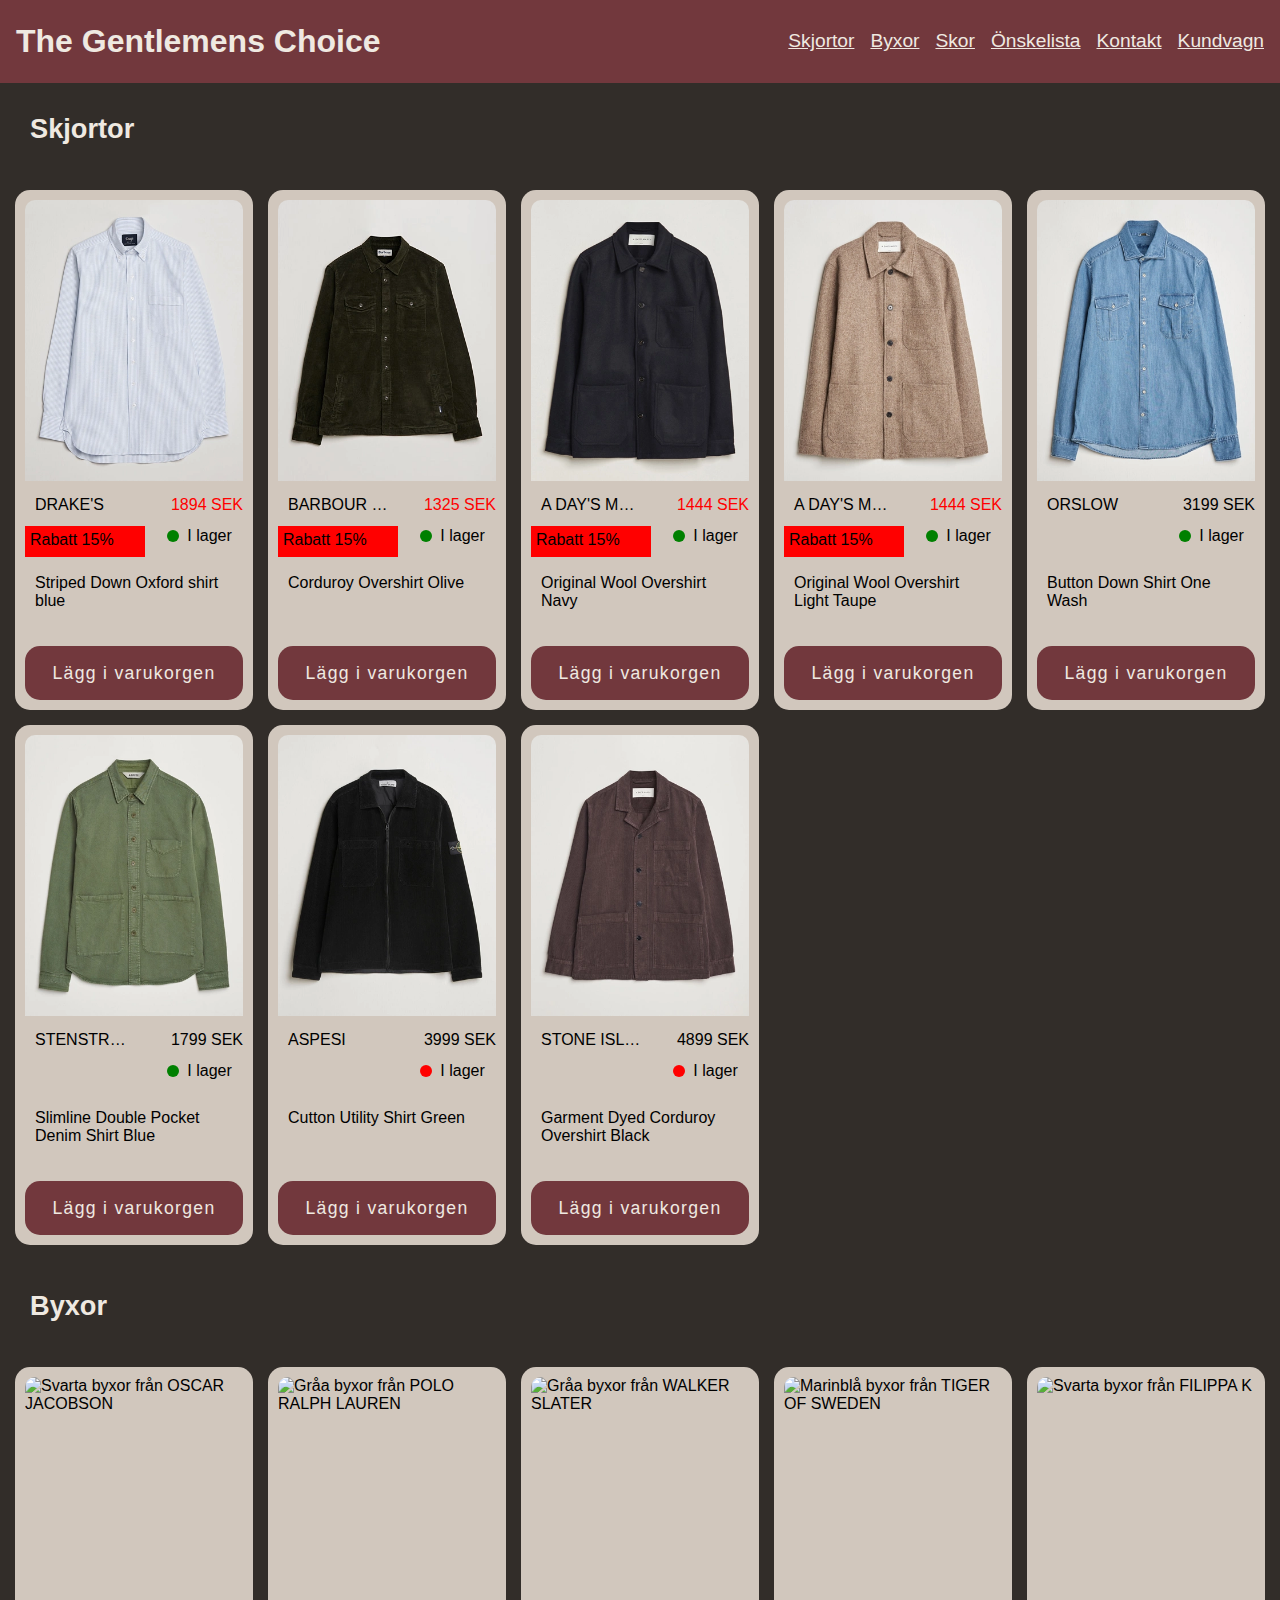
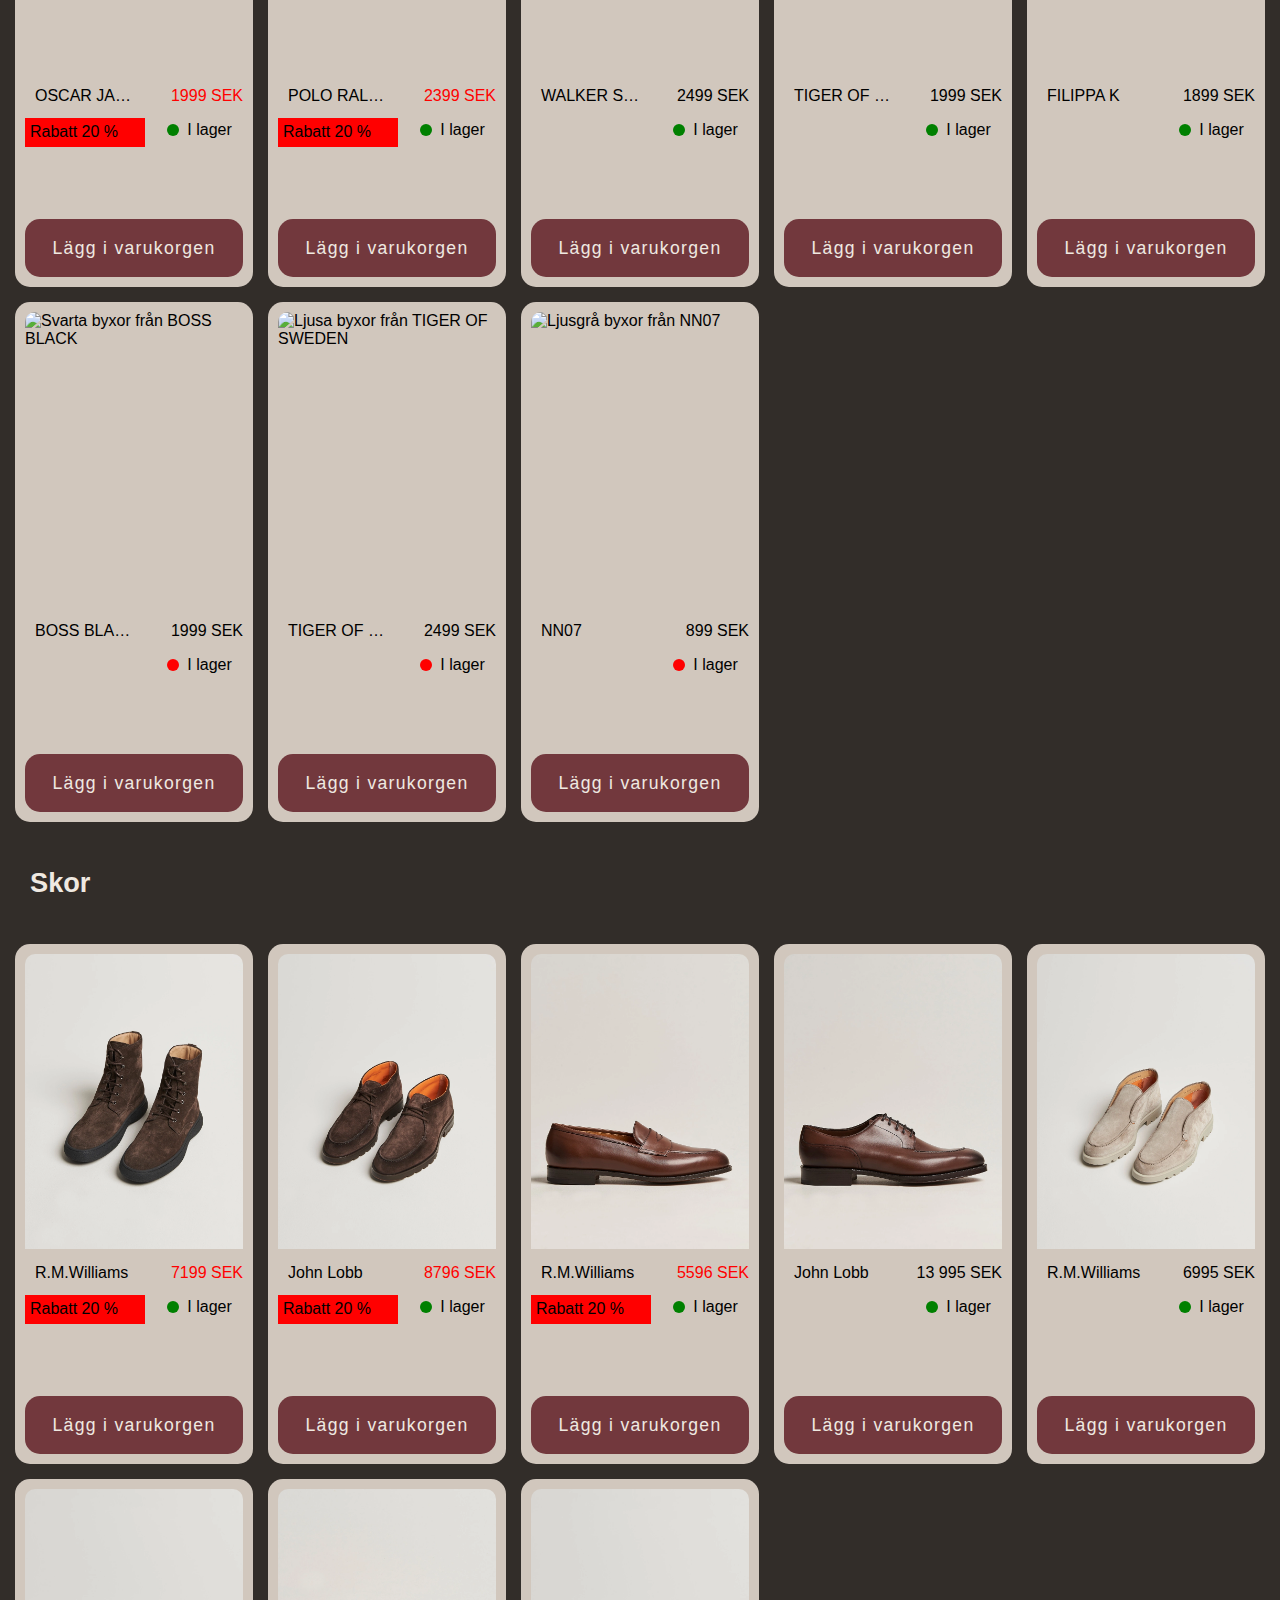
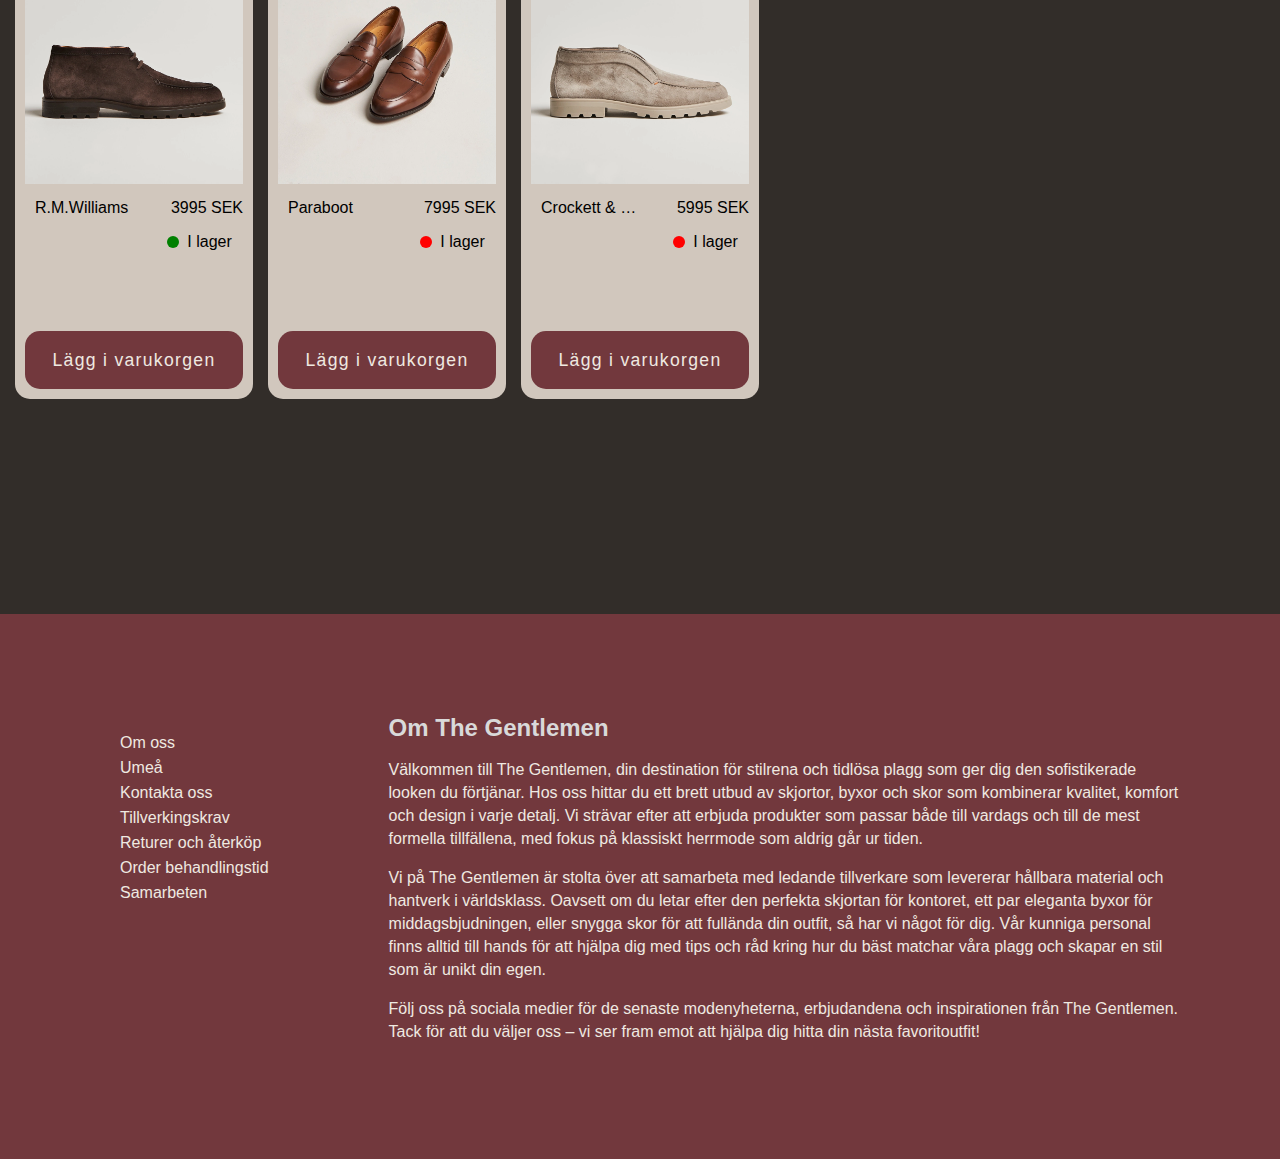
==== commit 353884ba: "flyttade upp id="skjortor" etc från section till h2 så att skrollningen hamnar bättre. Rättade lite " ====
--- a/html/index.html
+++ b/html/index.html
@@ -3,12 +3,12 @@
   <head>
     <meta charset="UTF-8" />
     <meta name="viewport" content="width=device-width, initial-scale=1.0" />
-    <title>The gentlemans choice</title>
+    <title>The Gentlemans Choice</title>
     <link rel="stylesheet" href="../css/styles.css" />
   </head>
   <body>
     <header>
-      <h1>The gentlemens choice</h1>
+      <h1>The Gentlemens Choice</h1>
       <input type="checkbox" id="menuToggle" />
       <label for="menuToggle">☰ Menu</label>
       <nav>
@@ -18,7 +18,7 @@
           <li><a href="#byxor">Byxor</a></li>
           <li><a href="#skor">Skor</a></li>
           <li><a href="#">Önskelista</a></li>
-          <li><a href="#">Contact</a></li>
+          <li><a href="#">Kontakt</a></li>
           <li><a href="#">Kundvagn</a></li>
         </ul>
       </nav>
@@ -26,11 +26,10 @@
 
     <main>
       <!-- kod för alla sektioner -->
-      <h2 class="section-header">Skjortor</h2>
-      <section class="skjortor" id="skjortor">
+      <h2 class="section-header" id="skjortor">Skjortor</h2>
+      <section class="skjortor">
         <!-- Oscar, Elias och Robin   -->
         <div class="product-card">
-          <!-- kod -->
           <img src="../res/imgskjortor/skjorta1.webp" alt="skjorta1" />
           <p class="brand">DRAKE'S</p>
           <p class="price price-off">1894 SEK</p>
@@ -45,7 +44,6 @@
         </div>
 
         <div class="product-card">
-          <!-- kod -->
           <img src="../res/imgskjortor/skjorta2.webp" alt="skjorta2" />
           <p class="brand">BARBOUR LIFESTYLE</p>
           <p class="price price-off">1325 SEK</p>
@@ -60,7 +58,6 @@
         </div>
 
         <div class="product-card">
-          <!-- kod -->
           <img src="../res/imgskjortor/skjorta3.webp" alt="skjorta3" />
           <p class="brand">A DAY'S MARCH</p>
           <p class="price price-off">1444 SEK</p>
@@ -75,7 +72,6 @@
         </div>
 
         <div class="product-card">
-          <!-- kod -->
           <img src="../res/imgskjortor/skjorta4.webp" alt="skjorta4" />
           <p class="brand">A DAY'S MARCH</p>
           <p class="price price-off">1444 SEK</p>
@@ -90,7 +86,6 @@
         </div>
 
         <div class="product-card">
-          <!-- kod -->
           <img src="../res/imgskjortor/skjorta5.webp" alt="skjorta5" />
           <p class="brand">ORSLOW</p>
           <p class="price">3199 SEK</p>
@@ -104,7 +99,6 @@
         </div>
 
         <div class="product-card">
-          <!-- kod -->
           <img src="../res/imgskjortor/skjorta6.webp" alt="skjorta6" />
           <p class="brand">STENSTRÖMS</p>
           <p class="price">1799 SEK</p>
@@ -118,7 +112,6 @@
         </div>
 
         <div class="product-card">
-          <!-- kod -->
           <img src="../res/imgskjortor/skjorta7.webp" alt="skjorta7" />
           <p class="brand">ASPESI</p>
           <p class="price">3999 SEK</p>
@@ -132,7 +125,6 @@
         </div>
 
         <div class="product-card">
-          <!-- kod -->
           <img src="../res/imgskjortor/skjorta8.webp" alt="skjorta8" />
           <p class="brand">STONE ISLAND</p>
           <p class="price">4899 SEK</p>
@@ -146,8 +138,8 @@
         </div>
       </section>
 
-      <h2 class="section-header">Byxor</h2>
-      <section class="byxor" id="byxor">
+      <h2 class="section-header" id="byxor">Byxor</h2>
+      <section class="byxor">
         <!-- Tobias Andreas   -->
         <div class="product-card">
           <img src="../res/imgbyxor/byxa1.webp" alt="Svarta byxor från OSCAR JACOBSON" />
@@ -249,8 +241,8 @@
       </section>
 
       <!-- Sebbe o Frank  -->
-      <h2 class="section-header">Skor</h2>
-      <section class="skor" id="skor">
+      <h2 class="section-header" id="skor">Skor</h2>
+      <section class="skor">
         <div class="product-card">
           <img src="../res/imgskor/sko1.webp" alt="placeholder" />
           <p class="brand">R.M.Williams</p>
@@ -364,8 +356,8 @@
           <ul>
             <li><a href="#">Om oss</a></li>
             <li><a href="#">Umeå</a></li>
-            <li><a href="#">Kontakt oss</a></li>
-            <li><a href="#">Tillverkings krav</a></li>
+            <li><a href="#">Kontakta oss</a></li>
+            <li><a href="#">Tillverkingskrav</a></li>
             <li><a href="#">Returer och återköp</a></li>
             <li><a href="#">Order behandlingstid</a></li>
             <li><a href="#">Samarbeten</a></li>
--- a/css/styles.css
+++ b/css/styles.css
@@ -273,65 +273,78 @@
   }
 }
 
+.footer-wrapper {
+  display: flex;
+  flex-direction: column-reverse;
+  gap: 50px;
+  max-width: 1400px;
+}
+
+.footer-section-links ul {
+  display: flex;
+  flex-direction: column;
+  gap: 7px;
+  list-style: none;
+  padding: 0;
+  margin: 0;
+  padding: 20px;
+  border: 1px solid var(--header-color);
+}
+.footer-section-links ul li {
+  margin: 0;
+}
+.footer-section-links ul li a {
+  margin: 0;
+  white-space: nowrap;
+  text-decoration: none;
+  color: var(--text-color);
+  display: inline-block;
+  transition: all 0.3s ease;
+  position: relative;
+}
+
+.footer-section-links ul li a:hover {
+  transform: scale(1.02);
+}
+
+.footer-section-links ul li a::before {
+  content: "";
+  position: absolute;
+  bottom: -2px;
+  right: 0;
+  width: 0;
+  height: 1px;
+  background-color: var(--header-color);
+  transition: width 0.5s ease;
+}
+
+.footer-section-links ul li a:hover::before {
+  width: 100%;
+}
+
+.footer-section-text {
+  max-width: 900px;
+}
+
+.footer-section-text .footer-heading {
+  color: var(--header-color);
+  margin: 0;
+}
+.footer-section-text p {
+  line-height: 23px;
+  color: var(--text-color);
+}
+
 @media (min-width: 768px) {
   .footer-wrapper {
     display: flex;
+    flex-direction: row;
     justify-content: space-between;
     align-items: start;
     gap: 100px;
-    max-width: 1400px;
   }
 
   .footer-section-links ul {
-    display: flex;
-    flex-direction: column;
-    row-gap: 7px;
-    list-style: none;
-    padding: 0;
-    margin: 0;
-  }
-  .footer-section-links ul li {
-    margin: 0;
-  }
-  .footer-section-links ul li a {
-    margin: 0;
-    white-space: nowrap;
-    text-decoration: none;
-    color: var(--text-color);
-    display: inline-block;
-    transition: all 0.3s ease;
-    position: relative;
-  }
-
-  .footer-section-links ul li a:hover {
-    transform: scale(1.02);
-  }
-
-  .footer-section-links ul li a::before {
-    content: "";
-    position: absolute;
-    bottom: -2px;
-    right: 0;
-    width: 0;
-    height: 1px;
-    background-color: var(--header-color);
-    transition: width 0.5s ease;
-  }
-
-  .footer-section-links ul li a:hover::before {
-    width: 100%;
-  }
-
-  .footer-section-text {
-    max-width: 900px;
-  }
-
-  .footer-section-text .footer-heading {
-    color: var(--header-color);
-    margin: 0;
-  }
-  .footer-section-text p {
-    line-height: 23px;
-    color: var(--text-color);
-  }
-}
+    border: none;
+  }
+}
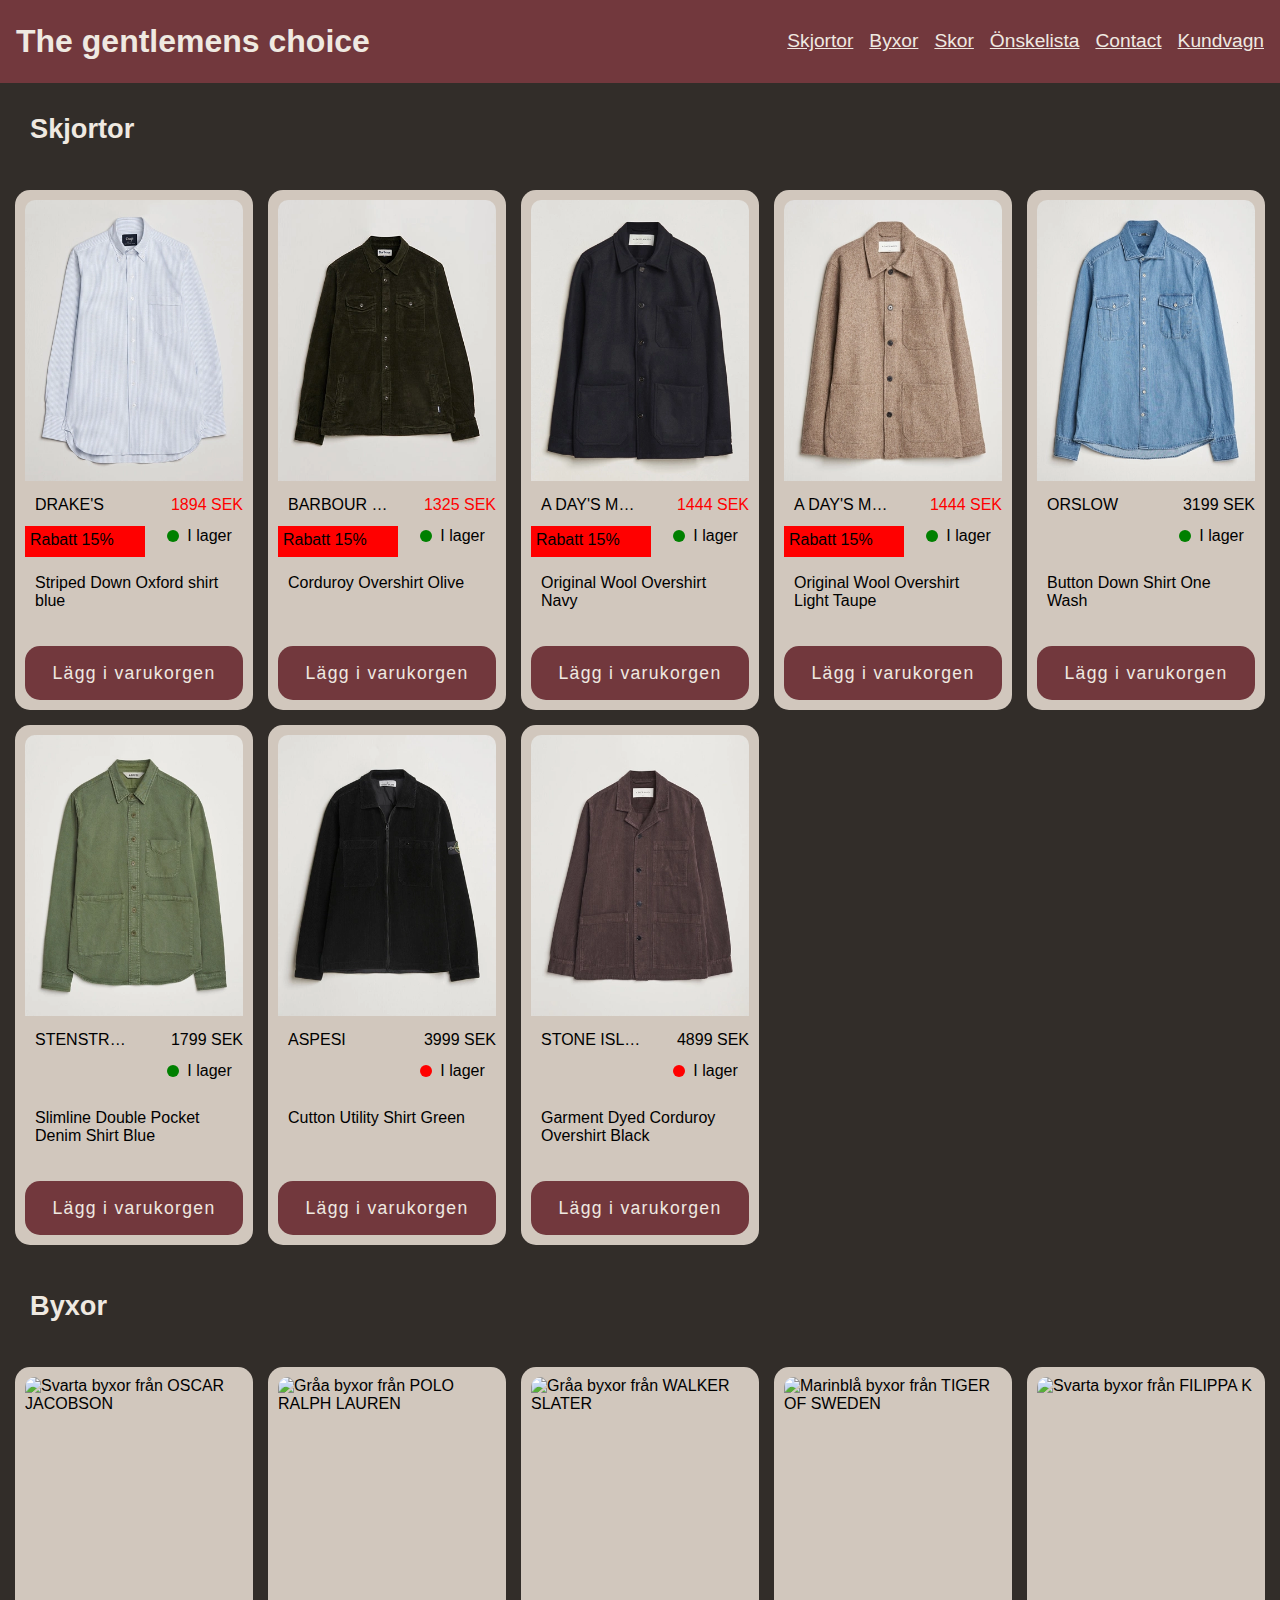
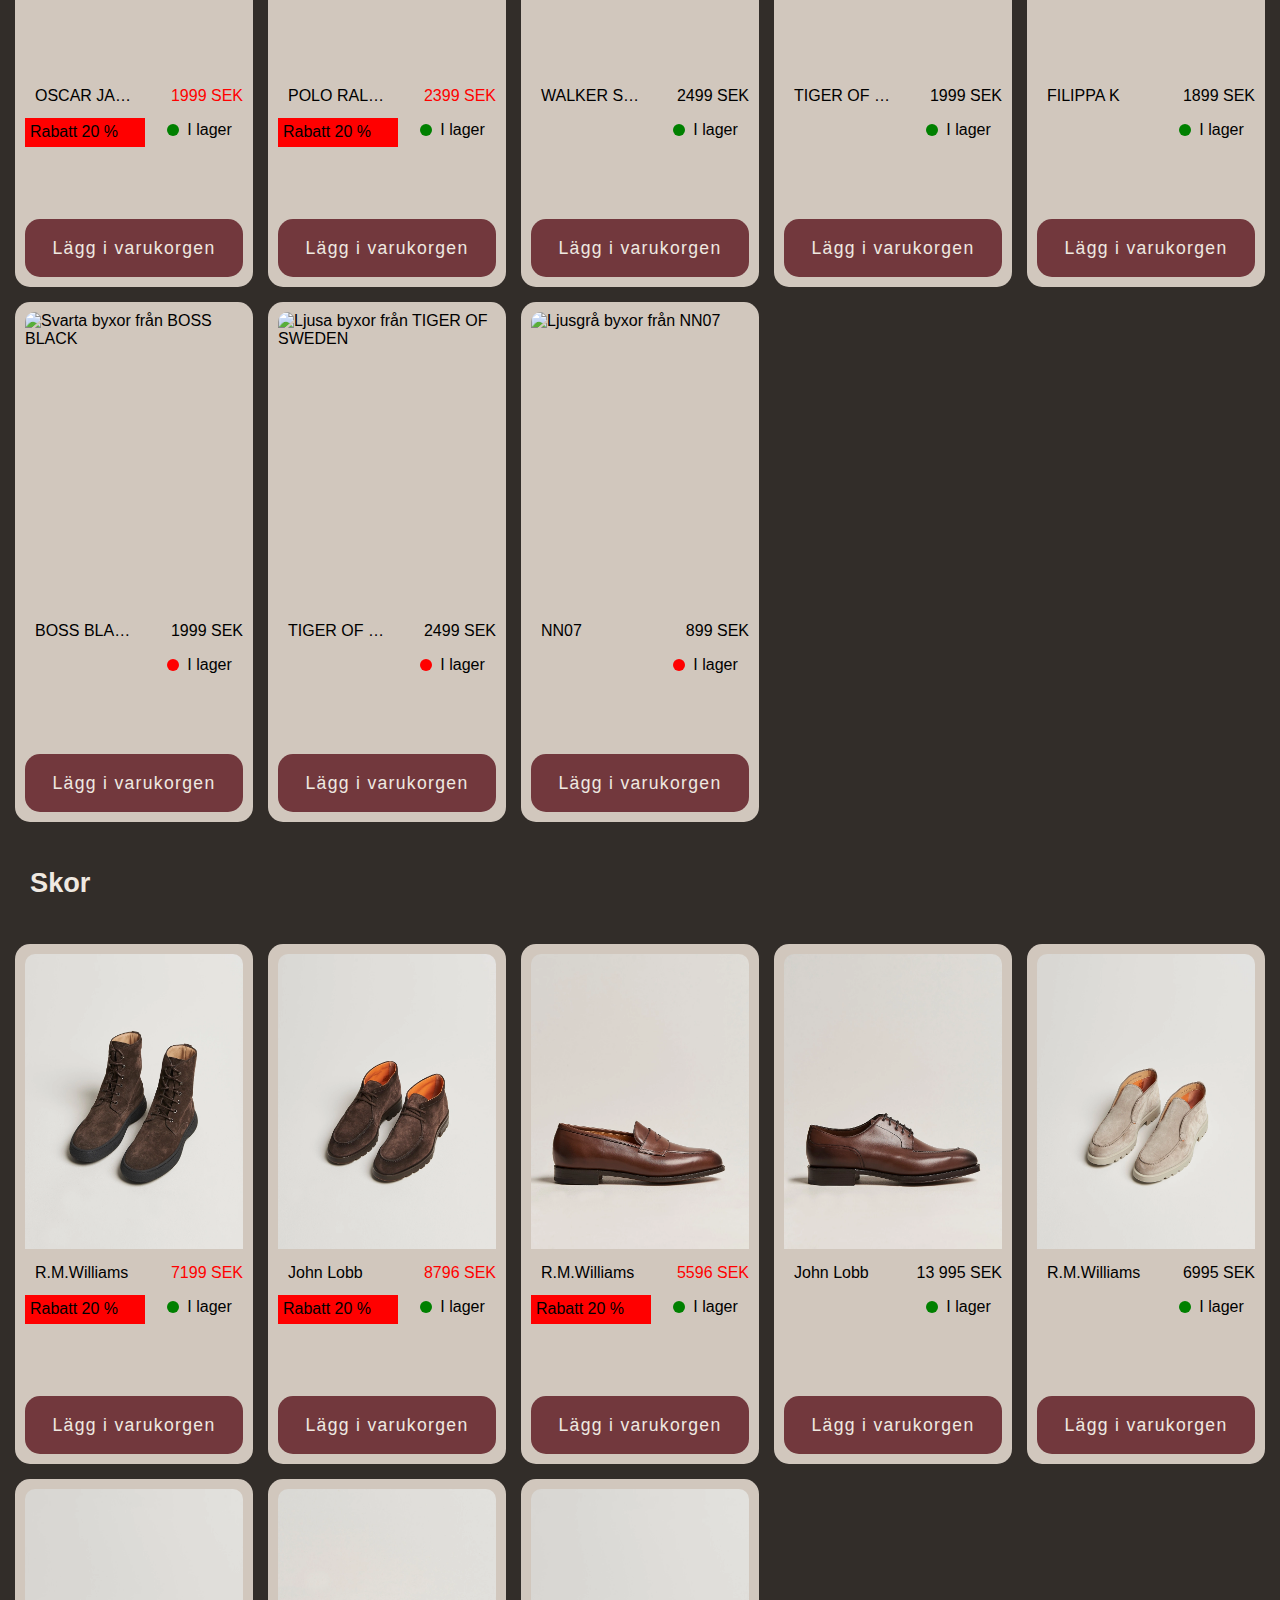
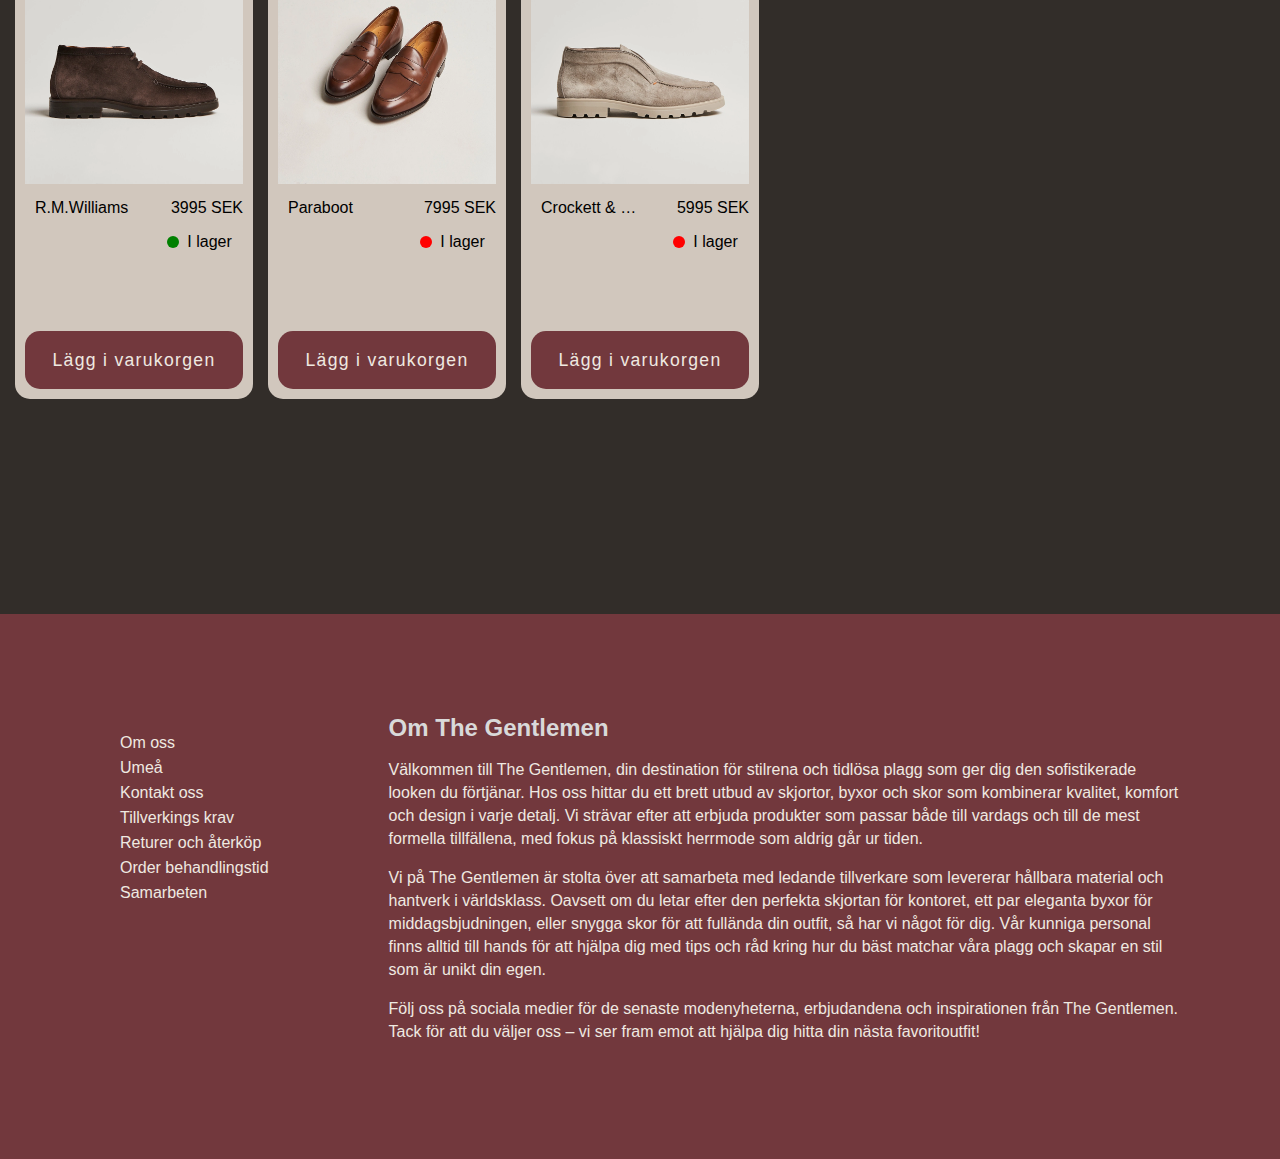
==== commit d5152aeb: "minmax changes" ====
--- a/html/index.html
+++ b/html/index.html
@@ -3,12 +3,12 @@
   <head>
     <meta charset="UTF-8" />
     <meta name="viewport" content="width=device-width, initial-scale=1.0" />
-    <title>The Gentlemans Choice</title>
+    <title>The gentlemans choice</title>
     <link rel="stylesheet" href="../css/styles.css" />
   </head>
   <body>
     <header>
-      <h1>The Gentlemens Choice</h1>
+      <h1>The gentlemens choice</h1>
       <input type="checkbox" id="menuToggle" />
       <label for="menuToggle">☰ Menu</label>
       <nav>
@@ -18,7 +18,7 @@
           <li><a href="#byxor">Byxor</a></li>
           <li><a href="#skor">Skor</a></li>
           <li><a href="#">Önskelista</a></li>
-          <li><a href="#">Kontakt</a></li>
+          <li><a href="#">Contact</a></li>
           <li><a href="#">Kundvagn</a></li>
         </ul>
       </nav>
@@ -26,8 +26,8 @@
 
     <main>
       <!-- kod för alla sektioner -->
-      <h2 class="section-header" id="skjortor">Skjortor</h2>
-      <section class="skjortor">
+      <h2 class="section-header">Skjortor</h2>
+      <section class="skjortor" id="skjortor">
         <!-- Oscar, Elias och Robin   -->
         <div class="product-card">
           <img src="../res/imgskjortor/skjorta1.webp" alt="skjorta1" />
@@ -138,8 +138,8 @@
         </div>
       </section>
 
-      <h2 class="section-header" id="byxor">Byxor</h2>
-      <section class="byxor">
+      <h2 class="section-header">Byxor</h2>
+      <section class="byxor" id="byxor">
         <!-- Tobias Andreas   -->
         <div class="product-card">
           <img src="../res/imgbyxor/byxa1.webp" alt="Svarta byxor från OSCAR JACOBSON" />
@@ -241,10 +241,10 @@
       </section>
 
       <!-- Sebbe o Frank  -->
-      <h2 class="section-header" id="skor">Skor</h2>
-      <section class="skor">
-        <div class="product-card">
-          <img src="../res/imgskor/sko1.webp" alt="placeholder" />
+      <h2 class="section-header">Skor</h2>
+      <section class="skor" id="skor">
+        <div class="product-card">
+          <img src="../res/imgskor/sko1.webp" alt="Sko från R.M.Williams" />
           <p class="brand">R.M.Williams</p>
           <p class="price price-off">7199 SEK</p>
 
@@ -258,7 +258,7 @@
         </div>
 
         <div class="product-card">
-          <img src="../res/imgskor/sko2.webp" alt="placeholder" />
+          <img src="../res/imgskor/sko2.webp" alt="Sko från John Lobb" />
           <p class="brand">John Lobb</p>
           <p class="price price-off">8796 SEK</p>
 
@@ -272,7 +272,7 @@
         </div>
 
         <div class="product-card">
-          <img src="../res/imgskor/sko3.webp" alt="placeholder" />
+          <img src="../res/imgskor/sko3.webp" alt="Sko nr 2 från R.M.Williams" />
           <p class="brand">R.M.Williams</p>
           <p class="price price-off">5596 SEK</p>
 
@@ -286,7 +286,7 @@
         </div>
 
         <div class="product-card">
-          <img src="../res/imgskor/sko4.webp" alt="placeholder" />
+          <img src="../res/imgskor/sko4.webp" alt="Sko nr 2 från John Lobb" />
           <p class="brand">John Lobb</p>
           <p class="price">13 995 SEK</p>
 
@@ -299,7 +299,7 @@
         </div>
 
         <div class="product-card">
-          <img src="../res/imgskor/sko5.webp" alt="placeholder" />
+          <img src="../res/imgskor/sko5.webp" alt="Sko nr 3 från R.M.Williams" />
           <p class="brand">R.M.Williams</p>
           <p class="price">6995 SEK</p>
 
@@ -311,7 +311,7 @@
           <button class="addToCart-btn">Lägg i varukorgen</button>
         </div>
         <div class="product-card">
-          <img src="../res/imgskor/sko6.webp" alt="placeholder" />
+          <img src="../res/imgskor/sko6.webp" alt="Sko nr 4 från R.M.Williams" />
           <p class="brand">R.M.Williams</p>
           <p class="price">3995 SEK</p>
 
@@ -336,7 +336,7 @@
         </div>
 
         <div class="product-card">
-          <img src="../res/imgskor/sko8.webp" alt="placeholder" />
+          <img src="../res/imgskor/sko8.webp" alt="Sko från Crockett & Jones" />
           <p class="brand">Crockett & Jones</p>
           <p class="price">5995 SEK</p>
 
@@ -356,8 +356,8 @@
           <ul>
             <li><a href="#">Om oss</a></li>
             <li><a href="#">Umeå</a></li>
-            <li><a href="#">Kontakta oss</a></li>
-            <li><a href="#">Tillverkingskrav</a></li>
+            <li><a href="#">Kontakt oss</a></li>
+            <li><a href="#">Tillverkings krav</a></li>
             <li><a href="#">Returer och återköp</a></li>
             <li><a href="#">Order behandlingstid</a></li>
             <li><a href="#">Samarbeten</a></li>
--- a/css/styles.css
+++ b/css/styles.css
@@ -44,10 +44,11 @@
 
   img {
     width: 100%;
+    display: block;
+    margin: auto;
     height: 100%;
     grid-column: 1/3;
     grid-row: 1/60;
-    object-fit: cover;
     border-top-right-radius: 10px;
     border-top-left-radius: 10px;
   }
@@ -146,6 +147,7 @@
   padding: 1rem;
   font-size: 1.2rem;
   line-height: 1.6;
+  z-index: 2;
   background-color: var(--foreground-color);
 }
 
@@ -209,13 +211,13 @@
 .skor,
 .byxor {
   display: grid;
-  grid-template-columns: repeat(auto-fit, minmax(200px, 1fr));
+  grid-template-columns: repeat(auto-fit, minmax(220px, 1fr));
   gap: 15px;
   padding: 15px;
 }
 
 footer {
-  padding: 100px;
+  padding: 100px 30px;
   position: relative;
   background-color: var(--foreground-color);
   margin-top: 200px;
@@ -228,7 +230,7 @@
   left: 0;
   width: 100%;
   height: 200px;
-  z-index: 100;
+  z-index: 1;
   background: url("../res/footersurf.svg");
   background-position: center;
   background-size: cover;
@@ -288,7 +290,7 @@
   padding: 0;
   margin: 0;
   padding: 20px;
-  border: 1px solid var(--header-color);
+  border-top: 1px solid var(--header-color);
 }
 .footer-section-links ul li {
   margin: 0;
@@ -336,6 +338,13 @@
 }
 
 @media (min-width: 768px) {
+  footer {
+    padding: 100px;
+    position: relative;
+    background-color: var(--foreground-color);
+    margin-top: 200px;
+  }
+
   .footer-wrapper {
     display: flex;
     flex-direction: row;
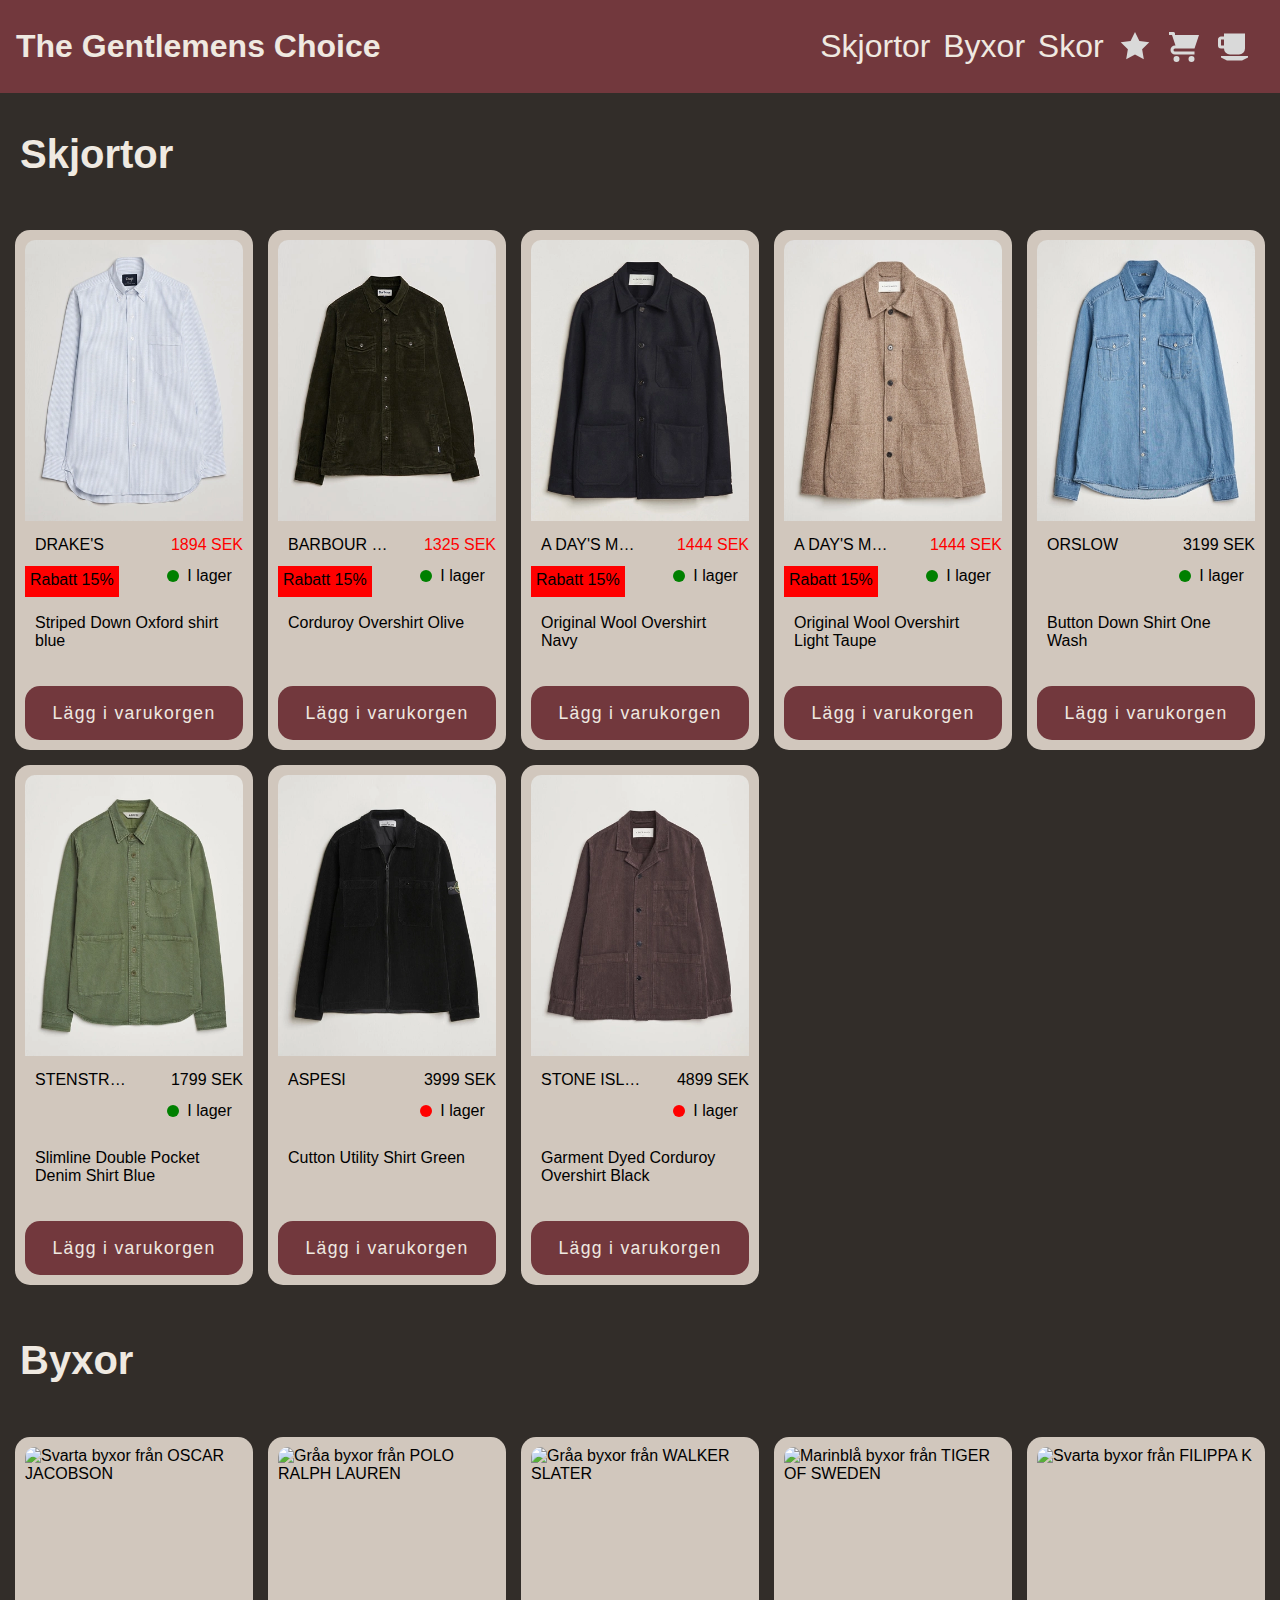
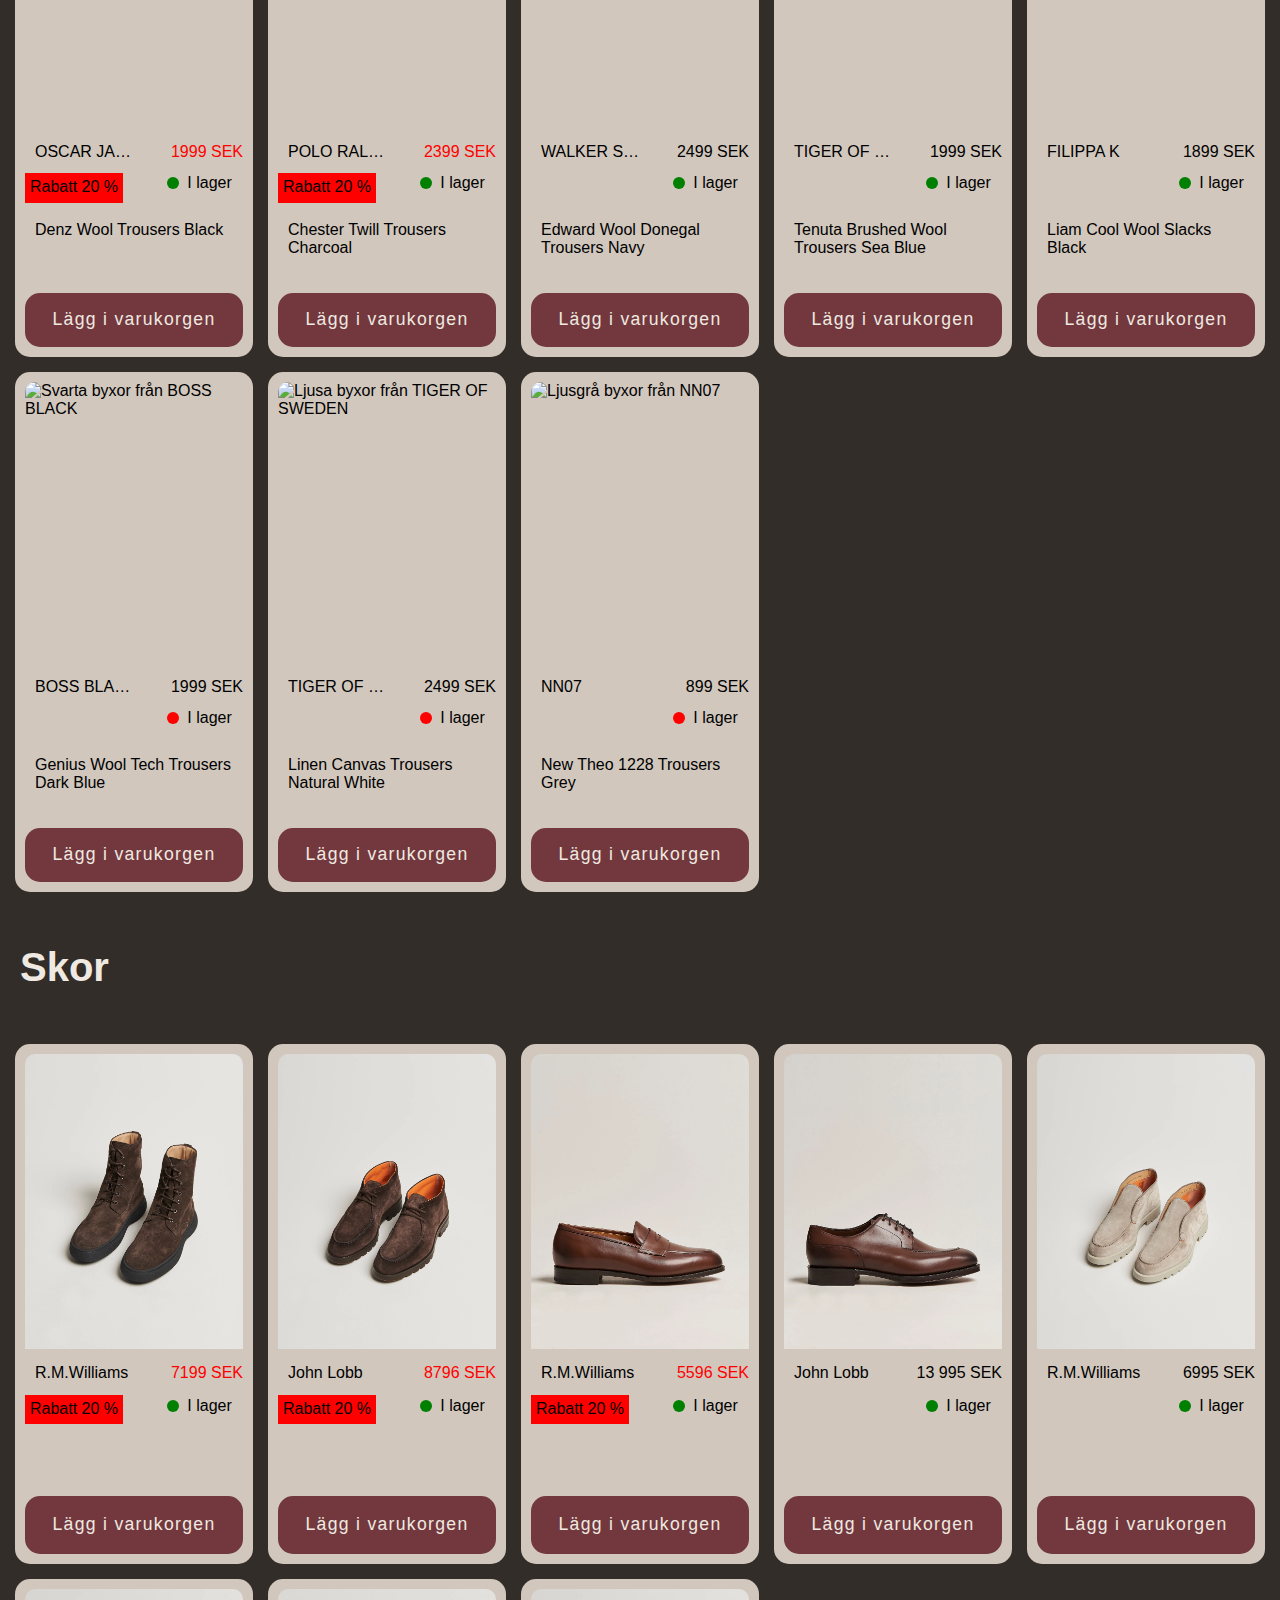
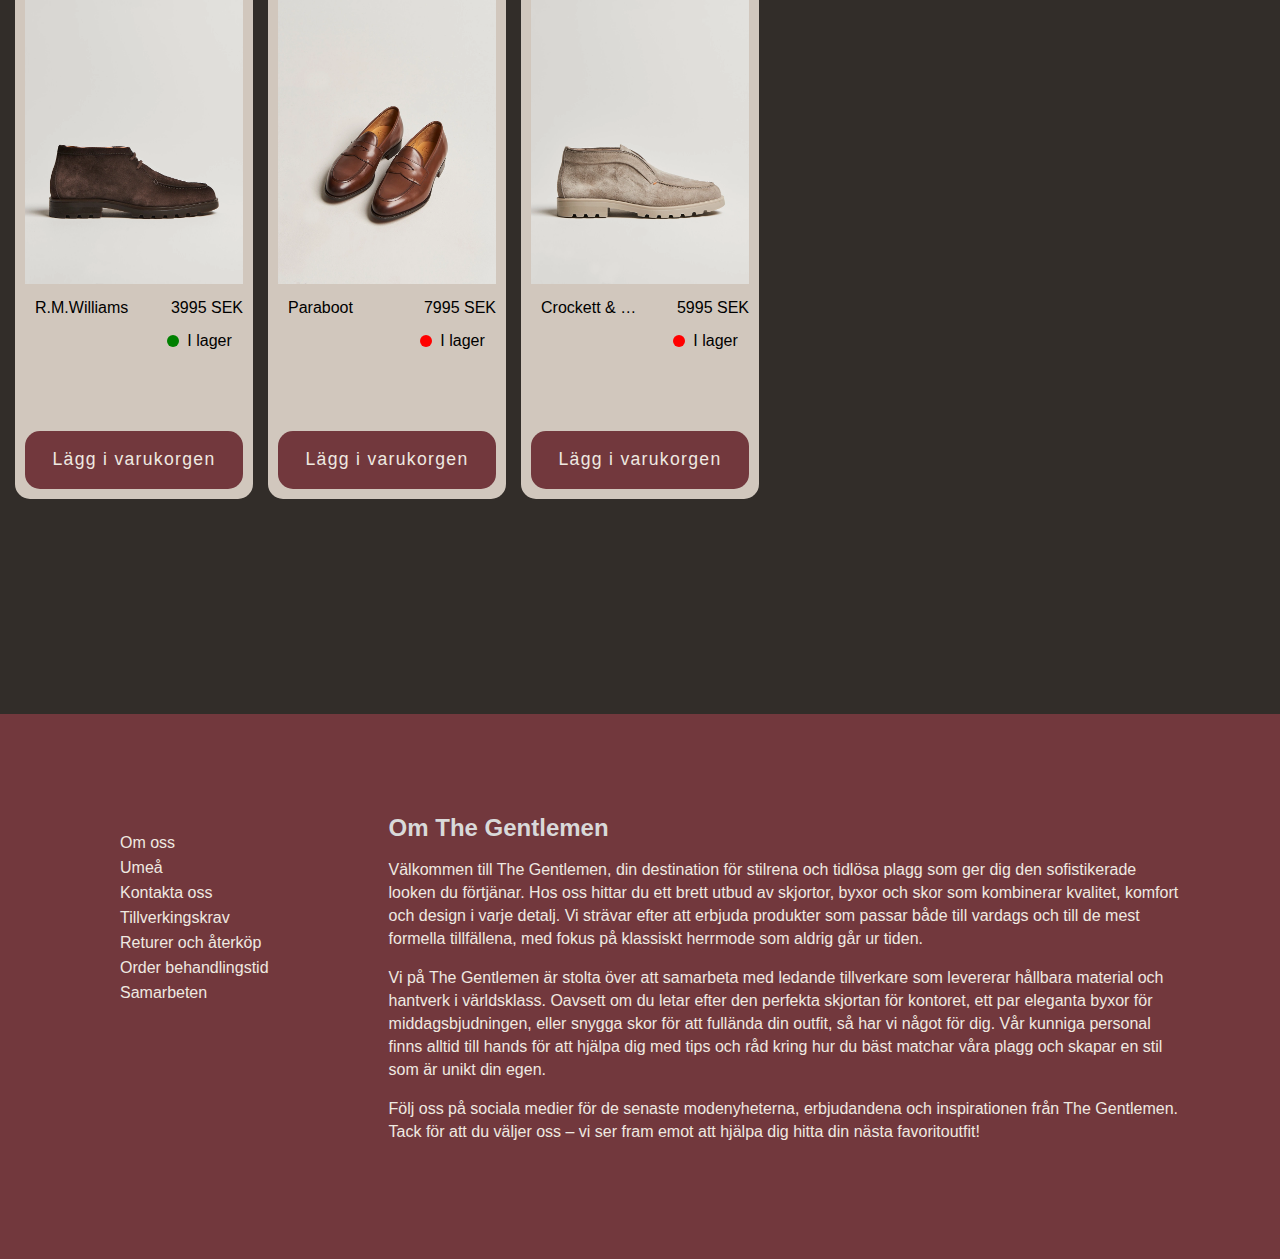
==== commit 0e177cab: "Merge remote-tracking branch 'origin/nav'" ====
--- a/html/index.html
+++ b/html/index.html
@@ -3,31 +3,43 @@
   <head>
     <meta charset="UTF-8" />
     <meta name="viewport" content="width=device-width, initial-scale=1.0" />
-    <title>The gentlemans choice</title>
+    <title>The Gentlemans Choice</title>
     <link rel="stylesheet" href="../css/styles.css" />
   </head>
   <body>
     <header>
-      <h1>The gentlemens choice</h1>
+      <h1>The Gentlemens Choice</h1>
       <input type="checkbox" id="menuToggle" />
       <label for="menuToggle">☰ Menu</label>
       <nav>
         <label for="menuToggle">Close</label>
         <ul>
-          <li><a href="#skjortor">Skjortor</a></li>
-          <li><a href="#byxor">Byxor</a></li>
-          <li><a href="#skor">Skor</a></li>
-          <li><a href="#">Önskelista</a></li>
-          <li><a href="#">Contact</a></li>
-          <li><a href="#">Kundvagn</a></li>
+          <li class="nav-text"><a href="#skjortor">Skjortor</a></li>
+          <li class="nav-text"><a href="#byxor">Byxor</a></li>
+          <li class="nav-text"><a href="#skor">Skor</a></li>
+          <li class="nav-icon">
+            <a href="#" title="Spara dina favoritplagg">
+              <img src="../res/icons/star-full.svg" alt="Önskelista"  />
+            </a>
+          </li>
+          <li class="nav-icon">
+            <a href="#" title="Kundvagn">
+              <img src="../res/icons/shopping-cart.svg" alt="Kundvagn" />
+            </a>
+          </li>
+          <li class="nav-icon">
+            <a href="#" title="Ta en kaffe med oss">
+              <img src="../res/icons/coffee.svg" alt="Kontakta oss" />
+            </a>
+          </li>
         </ul>
       </nav>
     </header>
 
     <main>
       <!-- kod för alla sektioner -->
-      <h2 class="section-header">Skjortor</h2>
-      <section class="skjortor" id="skjortor">
+      <h2 class="section-header" id="skjortor">Skjortor</h2>
+      <section class="skjortor">
         <!-- Oscar, Elias och Robin   -->
         <div class="product-card">
           <img src="../res/imgskjortor/skjorta1.webp" alt="skjorta1" />
@@ -138,8 +150,8 @@
         </div>
       </section>
 
-      <h2 class="section-header">Byxor</h2>
-      <section class="byxor" id="byxor">
+      <h2 class="section-header" id="byxor">Byxor</h2>
+      <section class="byxor">
         <!-- Tobias Andreas   -->
         <div class="product-card">
           <img src="../res/imgbyxor/byxa1.webp" alt="Svarta byxor från OSCAR JACOBSON" />
@@ -150,7 +162,7 @@
             <p class="product-inStock">I lager</p>
           </div>
           <p class="campanj">Rabatt 20 %</p>
-          <!-- <p class="desc"></p> -->
+          <p class="desc">Denz Wool Trousers Black</p>
           <button class="addToCart-btn">Lägg i varukorgen</button>
         </div>
 
@@ -163,7 +175,7 @@
             <p class="product-inStock">I lager</p>
           </div>
           <p class="campanj">Rabatt 20 %</p>
-          <!-- <p class="desc"></p> -->
+          <p class="desc">Chester Twill Trousers Charcoal</p>
           <button class="addToCart-btn">Lägg i varukorgen</button>
         </div>
 
@@ -175,7 +187,7 @@
             <div class="inStock-status inStock-status-green"></div>
             <p class="product-inStock">I lager</p>
           </div>
-          <!-- <p class="desc"></p> -->
+          <p class="desc">Edward Wool Donegal Trousers Navy</p>
           <button class="addToCart-btn">Lägg i varukorgen</button>
         </div>
 
@@ -187,7 +199,7 @@
             <div class="inStock-status inStock-status-green"></div>
             <p class="product-inStock">I lager</p>
           </div>
-          <!-- <p class="desc"></p> -->
+          <p class="desc">Tenuta Brushed Wool Trousers Sea Blue</p>
           <button class="addToCart-btn">Lägg i varukorgen</button>
         </div>
 
@@ -199,7 +211,7 @@
             <div class="inStock-status inStock-status-green"></div>
             <p class="product-inStock">I lager</p>
           </div>
-          <!-- <p class="desc"></p> -->
+          <p class="desc">Liam Cool Wool Slacks Black</p>
           <button class="addToCart-btn">Lägg i varukorgen</button>
         </div>
 
@@ -211,7 +223,7 @@
             <div class="inStock-status inStock-status-red"></div>
             <p class="product-inStock">I lager</p>
           </div>
-          <!-- <p class="desc"></p> -->
+          <p class="desc">Genius Wool Tech Trousers Dark Blue</p>
           <button class="addToCart-btn">Lägg i varukorgen</button>
         </div>
 
@@ -223,7 +235,7 @@
             <div class="inStock-status inStock-status-red"></div>
             <p class="product-inStock">I lager</p>
           </div>
-          <!-- <p class="desc"></p> -->
+          <p class="desc">Linen Canvas Trousers Natural White</p>
           <button class="addToCart-btn">Lägg i varukorgen</button>
         </div>
 
@@ -235,14 +247,14 @@
             <div class="inStock-status inStock-status-red"></div>
             <p class="product-inStock">I lager</p>
           </div>
-          <!-- <p class="desc"></p> -->
+          <p class="desc">New Theo 1228 Trousers Grey</p>
           <button class="addToCart-btn">Lägg i varukorgen</button>
         </div>
       </section>
 
       <!-- Sebbe o Frank  -->
-      <h2 class="section-header">Skor</h2>
-      <section class="skor" id="skor">
+      <h2 class="section-header" id="skor">Skor</h2>
+      <section class="skor">
         <div class="product-card">
           <img src="../res/imgskor/sko1.webp" alt="Sko från R.M.Williams" />
           <p class="brand">R.M.Williams</p>
@@ -356,8 +368,8 @@
           <ul>
             <li><a href="#">Om oss</a></li>
             <li><a href="#">Umeå</a></li>
-            <li><a href="#">Kontakt oss</a></li>
-            <li><a href="#">Tillverkings krav</a></li>
+            <li><a href="#">Kontakta oss</a></li>
+            <li><a href="#">Tillverkingskrav</a></li>
             <li><a href="#">Returer och återköp</a></li>
             <li><a href="#">Order behandlingstid</a></li>
             <li><a href="#">Samarbeten</a></li>
--- a/css/styles.css
+++ b/css/styles.css
@@ -109,6 +109,7 @@
     background-color: red;
     grid-row: 66/75;
     grid-column: 1;
+    max-width: fit-content;
   }
   .desc {
     padding: 10px;
@@ -157,6 +158,10 @@
   color: var(--text-color);
 }
 
+header label {
+  color:var(--header-color);
+}
+
 header nav {
   background-color: var(--bg-color);
   color: var(--text-color);
@@ -170,9 +175,13 @@
 
 nav ul {
   list-style: none;
+  display:flex;
   margin: 0;
   padding: 0;
   text-align: center;
+  flex-direction: column;
+  flex-wrap: nowrap;
+  align-items: center;
 }
 
 nav ul a:link,
@@ -182,13 +191,38 @@
   color: var(--text-color);
 }
 
+nav ul li a {
+  text-decoration:none;
+}
+
+nav ul li a:hover,
+nav ul li a:focus {
+  text-decoration:underline;
+  text-decoration-thickness: 2px;
+  text-underline-offset: 5px;
+}
+
 nav label {
   line-height: 3;
   margin-right: 1rem;
 }
 
-nav a:hover {
-  color: red;
+nav .nav-icon {
+  width: 24px;
+  padding-top: 4px;
+  filter:invert(0.85);
+}
+
+nav .nav-icon:hover{
+  filter:invert();
+}
+
+nav .nav-icon a:focus{
+  filter:invert(0.3);
+}
+
+nav ul li a:hover{
+  color:white;
 }
 
 #menuToggle {
@@ -202,9 +236,15 @@
 
 .section-header {
   color: var(--text-color);
-  font-size: clamp(1rem, 5vw, 1.7rem);
-  padding: 30px;
-  margin: 0;
+  font-size: clamp(1rem, 5vw, 2.5rem);
+  padding-left:20px;
+  padding-bottom:clamp(1.5rem, 3vw, 2.5rem);
+  padding-top:clamp(1.5rem, 3vw, 2.5rem);
+  margin: 0;
+}
+
+.section-header:nth-child(1){
+  padding-top:clamp(2rem, 3vw, 2.5rem);
 }
 
 .skjortor,
@@ -236,7 +276,35 @@
   background-size: cover;
 }
 
-@media (min-width: 600px) {
+@media (max-width:649px) {
+  nav ul li a {
+    font-size:clamp(1.6rem, 2rem, 3rem);
+  }
+
+  nav .nav-icon {
+    width: 2rem;
+    padding-top:1rem;
+  }
+
+  nav ul li {
+    padding:0.5rem;
+  }
+
+  nav ul li a:hover,
+  nav ul li a:focus {
+    text-decoration:underline;
+    font-size:2.5rem;
+    text-decoration-thickness: 0.2rem;
+    text-underline-offset: 1rem;
+  }
+
+  header label {
+    font-size:clamp(1.5rem,2vw,2rem);
+  }
+  
+}
+
+@media (min-width: 650px) {
   header > label,
   nav label {
     display: none;
@@ -257,10 +325,15 @@
 
   nav ul {
     display: flex;
+    text-align: center;
+    flex-direction: row;
+    flex-wrap: nowrap;
+    align-items: center;
   }
 
   nav ul li {
-    padding-right: 1rem;
+    padding-right: 0.5rem;
+    font-size:clamp(1.45rem,1.5vw,2rem);
   }
 
   nav ul li:nth-last-child(1) {
@@ -272,6 +345,10 @@
   header ul a:hover,
   header ul a:active {
     color: var(--text-color);
+  }
+
+  nav .nav-icon{
+    padding-top:10px;
   }
 }
 
@@ -357,3 +434,26 @@
     border: none;
   }
 }
+
+@media (min-width:1200px){
+  nav ul li {
+    padding-right: 0.5rem;
+    font-size:2rem;
+  }
+
+  nav .nav-icon{
+    padding-top:10px;
+    width:30px;
+    padding-right:0.6rem;
+    padding-left:0.6rem;
+  }
+
+  nav .nav-text{
+    padding-right:0.4rem;
+    padding-left:0.4rem;
+  }
+
+  nav .nav-icon:nth-last-child(1){
+    padding-right:1rem;
+  }
+}